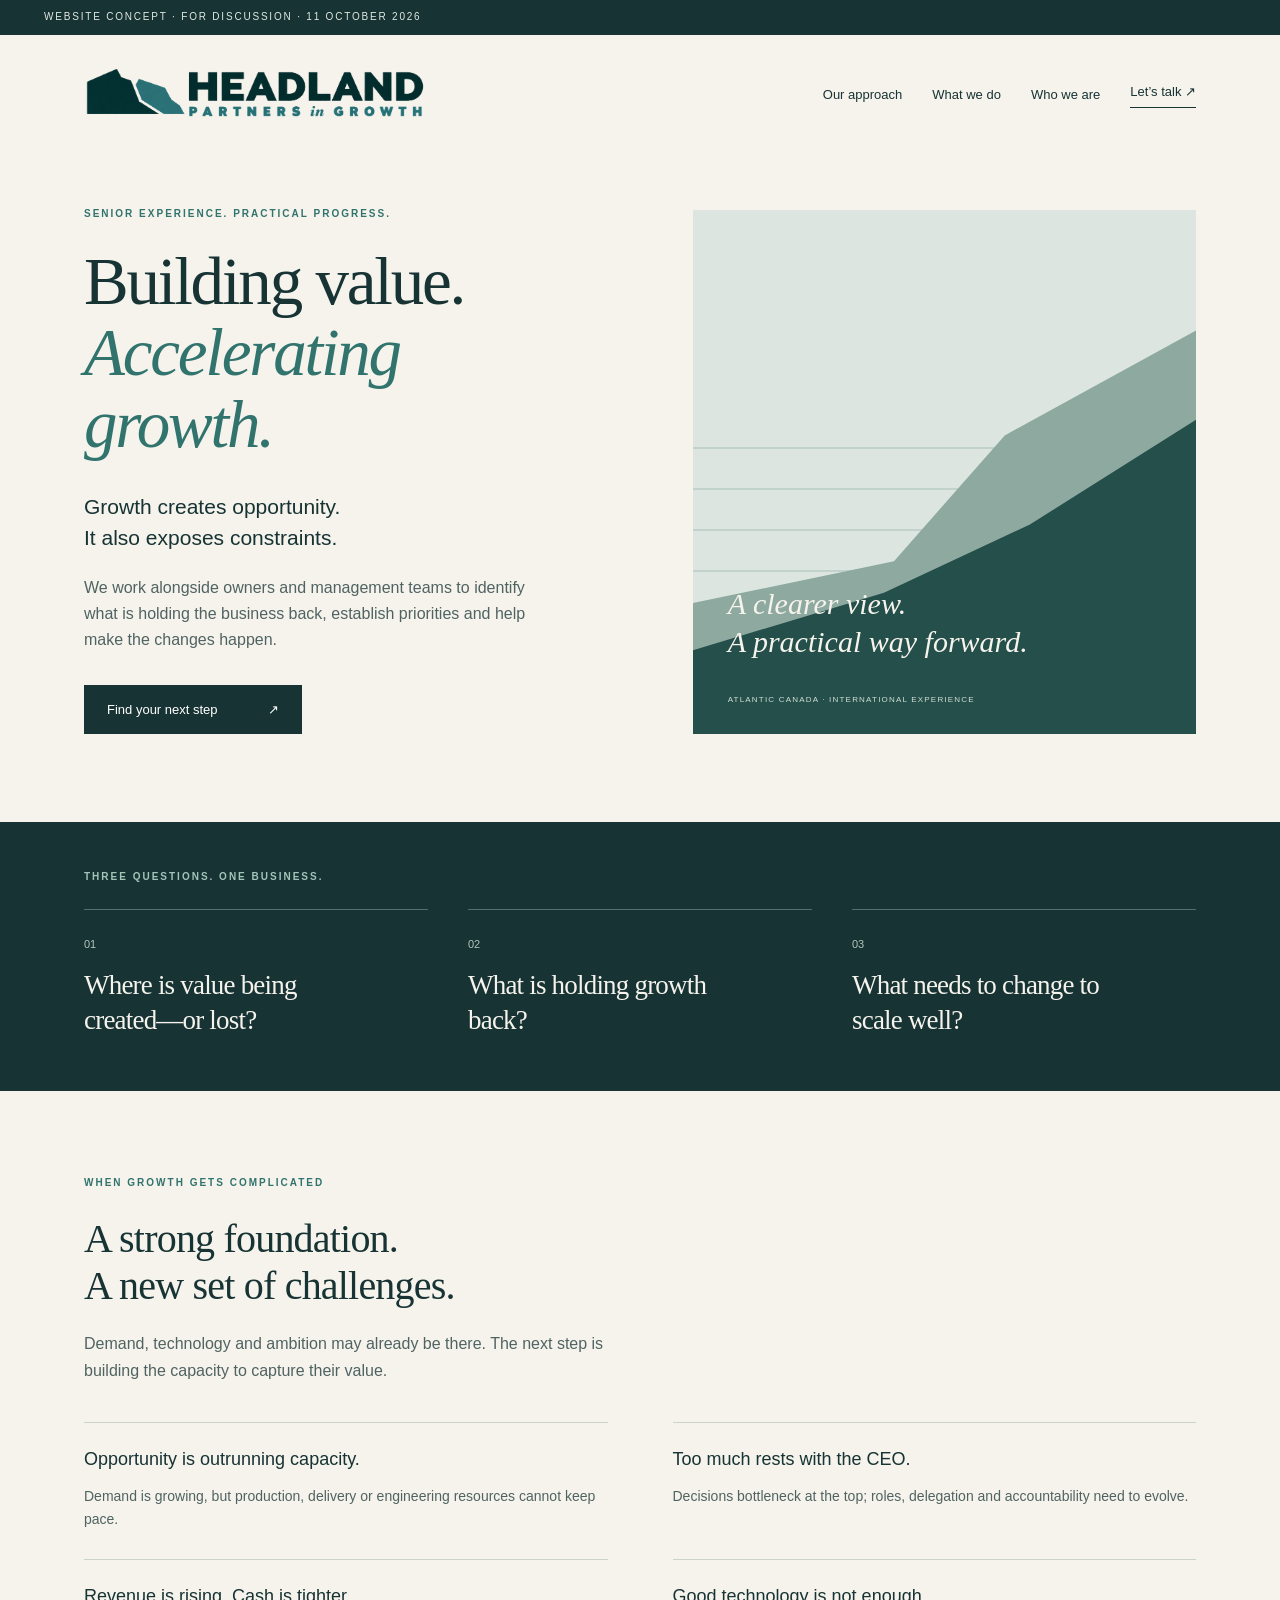
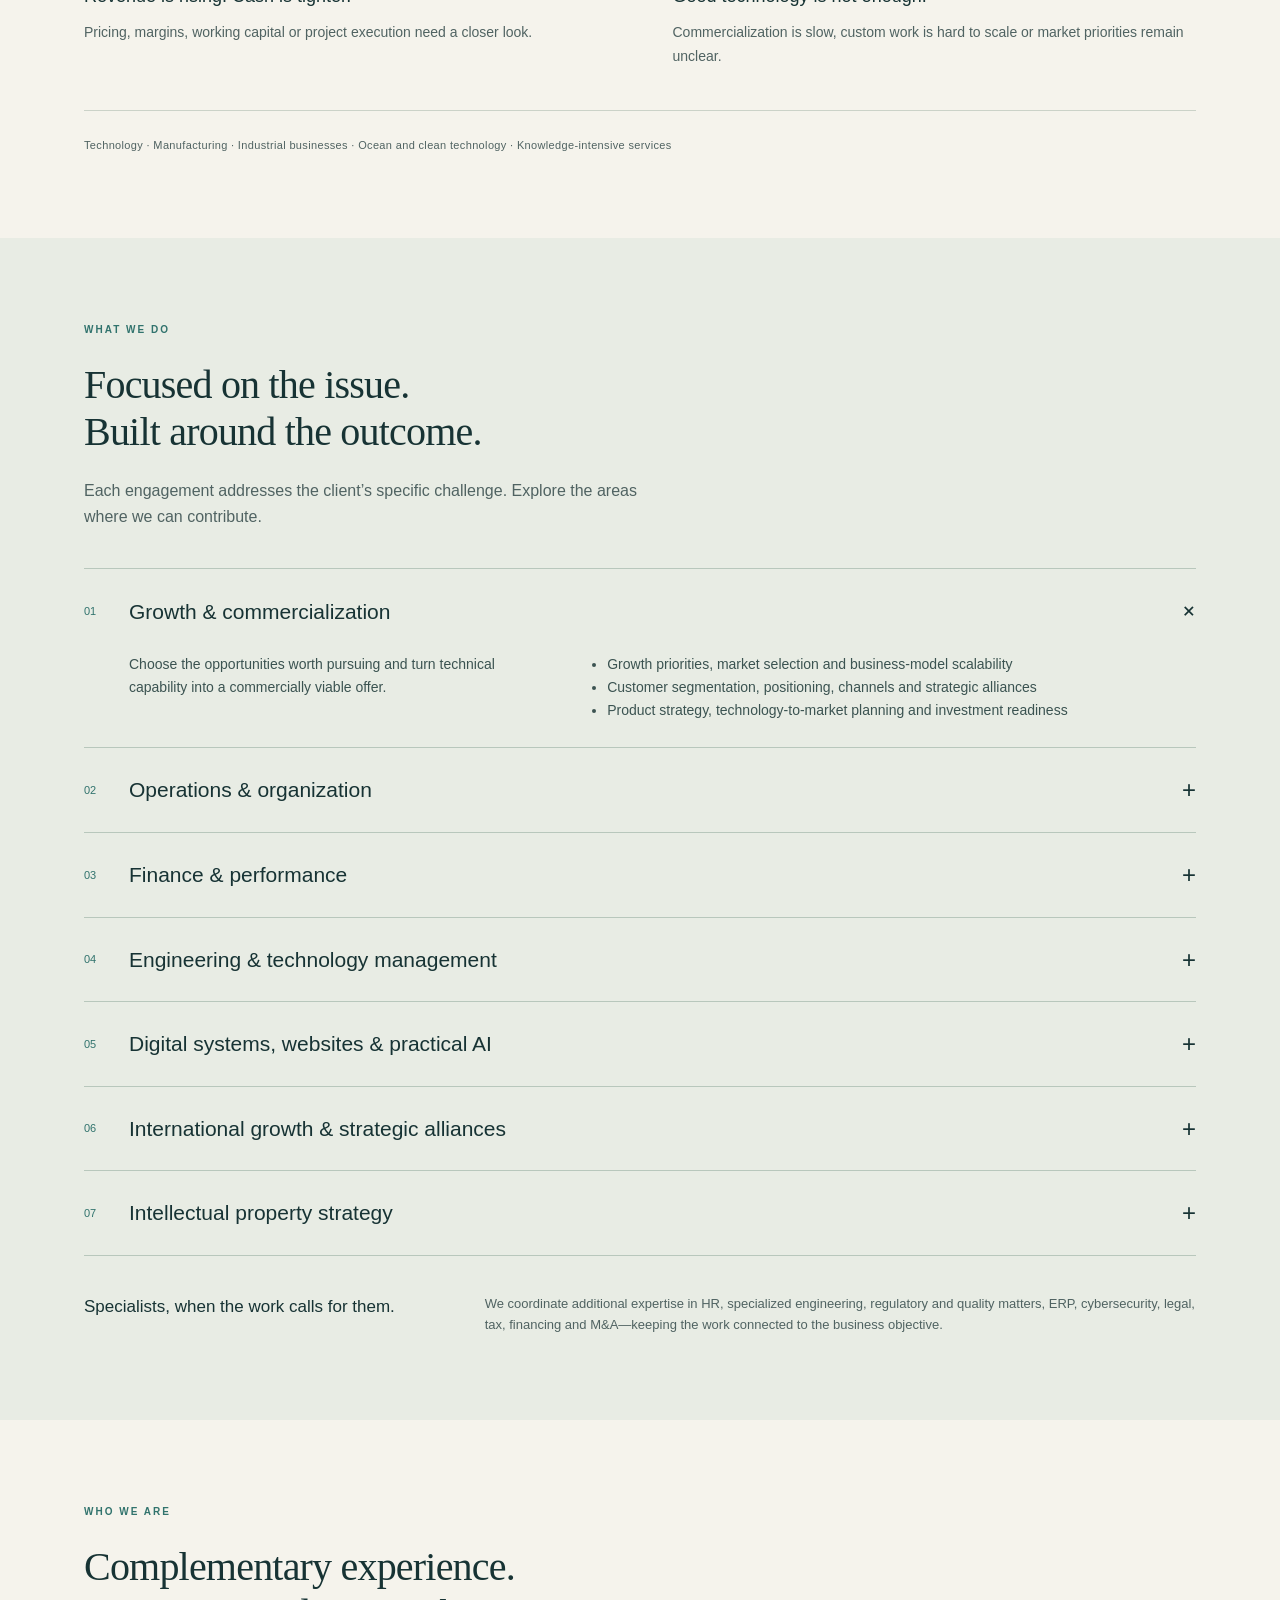
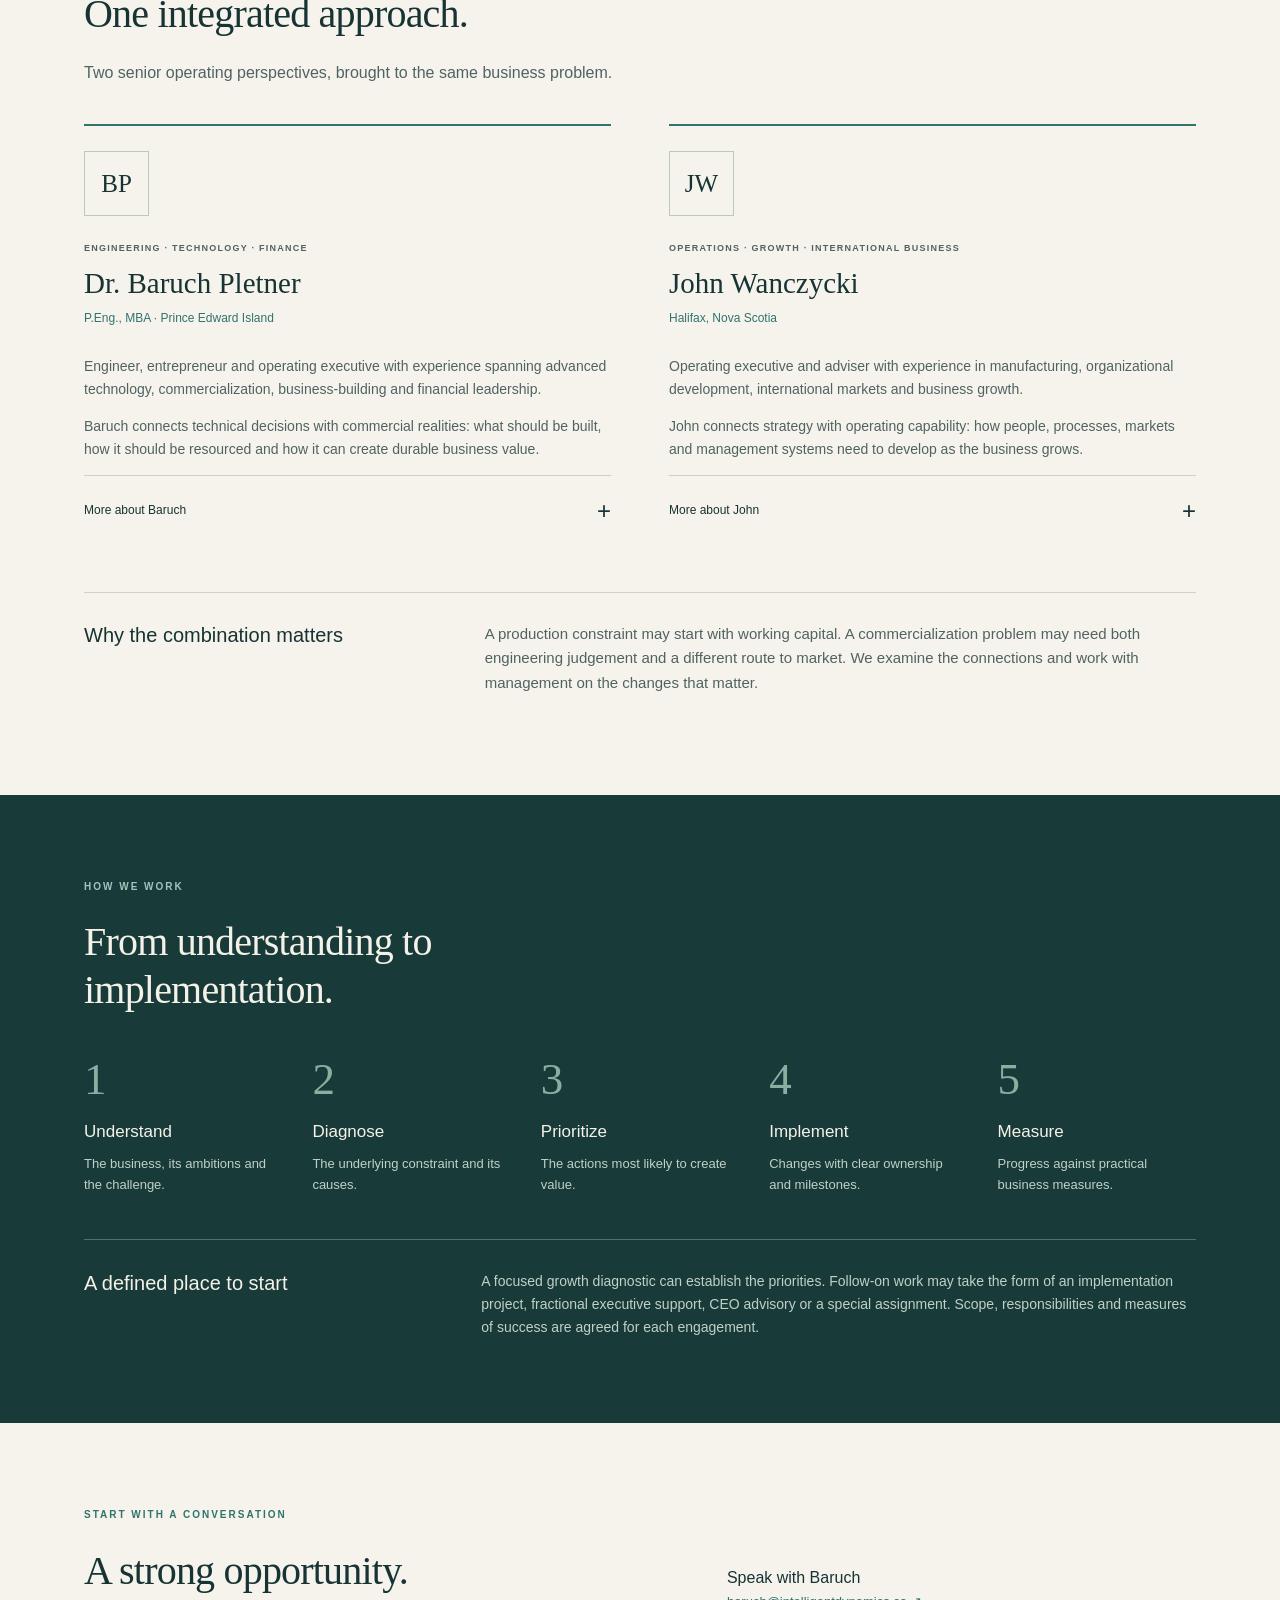
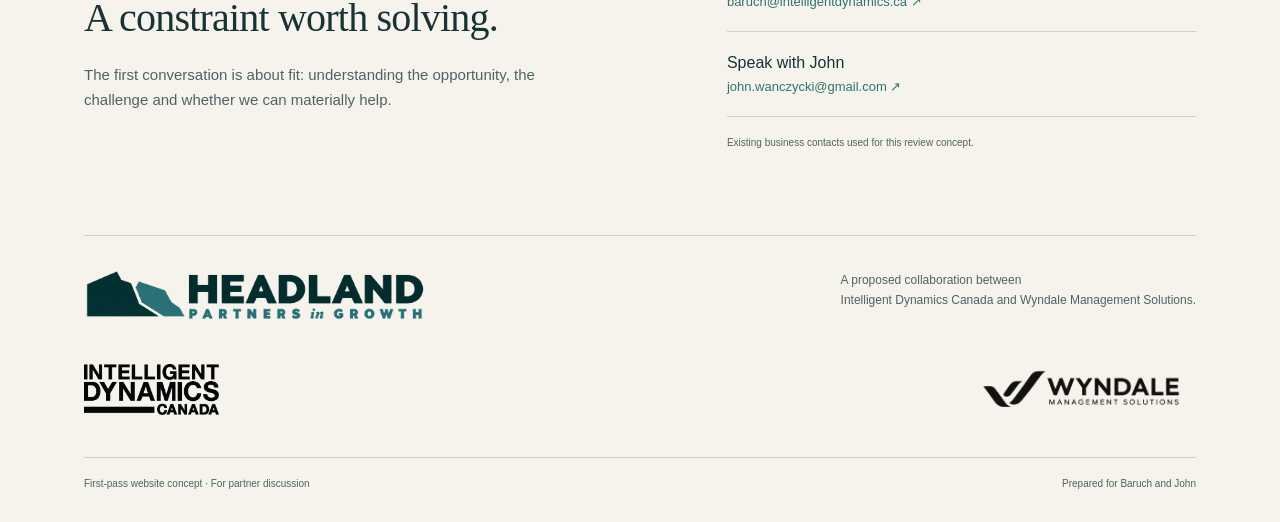
==== index.html @ e57dcb87 "Apply approved coastal Headland logo" ====
<!doctype html>
<html lang="en"><head><meta charset="utf-8"><meta name="viewport" content="width=device-width,initial-scale=1"><meta name="robots" content="noindex,nofollow"><title>Headland — Partners in Growth</title><link rel="stylesheet" href="style.css?v=logo-padding2"><meta name="description" content="Headland Growth Partners — a first-pass website concept for discussion."><meta property="og:title" content="Headland — Partners in Growth"><meta property="og:description" content="Building value. Accelerating growth. Website concept for discussion."><meta property="og:type" content="website"><meta property="og:url" content="https://bpletner.github.io/headland-preview/"></head><body>
<div class="draft">WEBSITE CONCEPT · FOR DISCUSSION · 11 OCTOBER 2026</div>
<header><a class="brand" href="#home" aria-label="Headland Growth Partners home"><img src="assets/headland-coast.png?v=partners-in-growth" alt="Headland — Partners in Growth coastal logo" width="2048" height="768"></a><nav aria-label="Main navigation"><a href="#approach">Our approach</a><a href="#services">What we do</a><a href="#people">Who we are</a><a class="navcta" href="#conversation">Let’s talk ↗</a></nav></header>
<main><section class="hero wrap" id="home"><div class="hero-copy"><p class="eyebrow">SENIOR EXPERIENCE. PRACTICAL PROGRESS.</p><h1>Building value.<br><em>Accelerating<br>growth.</em></h1><p class="lead">Growth creates opportunity.<br>It also exposes constraints.</p><p>We work alongside owners and management teams to identify what is holding the business back, establish priorities and help make the changes happen.</p><a class="button" href="#approach">Find your next step <span>↗</span></a></div><div class="headland-art" aria-hidden="true"><div class="sea-lines"></div><div class="land land-back"></div><div class="land land-front"></div><div class="art-caption">A clearer view.<br>A practical way forward.</div><span class="art-coordinate">ATLANTIC CANADA · INTERNATIONAL EXPERIENCE</span></div></section>
<section class="questions"><div class="wrap"><p class="eyebrow">THREE QUESTIONS. ONE BUSINESS.</p><div class="question-grid"><article><span>01</span><h2>Where is value being created—or lost?</h2></article><article><span>02</span><h2>What is holding growth back?</h2></article><article><span>03</span><h2>What needs to change to scale well?</h2></article></div></div></section>
<section class="wrap section" id="approach"><div class="section-intro"><p class="eyebrow">WHEN GROWTH GETS COMPLICATED</p><h2>A strong foundation.<br>A new set of challenges.</h2><p>Demand, technology and ambition may already be there. The next step is building the capacity to capture their value.</p></div><div class="signals"><article><b>Opportunity is outrunning capacity.</b><p>Demand is growing, but production, delivery or engineering resources cannot keep pace.</p></article><article><b>Too much rests with the CEO.</b><p>Decisions bottleneck at the top; roles, delegation and accountability need to evolve.</p></article><article><b>Revenue is rising. Cash is tighter.</b><p>Pricing, margins, working capital or project execution need a closer look.</p></article><article><b>Good technology is not enough.</b><p>Commercialization is slow, custom work is hard to scale or market priorities remain unclear.</p></article></div><p class="sector-line">Technology · Manufacturing · Industrial businesses · Ocean and clean technology · Knowledge-intensive services</p></section>
<section class="service-section" id="services"><div class="wrap section"><div class="section-intro"><p class="eyebrow">WHAT WE DO</p><h2>Focused on the issue.<br>Built around the outcome.</h2><p>Each engagement addresses the client’s specific challenge. Explore the areas where we can contribute.</p></div><div class="services">
<details open><summary><span>01</span><h3>Growth & commercialization</h3><i>+</i></summary><div class="detail"><p>Choose the opportunities worth pursuing and turn technical capability into a commercially viable offer.</p><ul><li>Growth priorities, market selection and business-model scalability</li><li>Customer segmentation, positioning, channels and strategic alliances</li><li>Product strategy, technology-to-market planning and investment readiness</li></ul></div></details>
<details><summary><span>02</span><h3>Operations & organization</h3><i>+</i></summary><div class="detail"><p>Build the operating capacity and management structure needed for the next stage.</p><ul><li>Capacity, workflow, productivity and project execution</li><li>Roles, accountability, delegation and management systems</li><li>Leadership capacity, succession planning and change implementation</li><li>Supply-chain priorities and business requirements for ERP systems</li></ul></div></details>
<details><summary><span>03</span><h3>Finance & performance</h3><i>+</i></summary><div class="detail"><p>Connect growth decisions to cash, margins and the resources required to deliver.</p><ul><li>Cash flow, working capital, pricing and margin analysis</li><li>Financial models, capital allocation and investment decisions</li><li>Performance measures and management reporting</li><li>Government growth programs and funding readiness</li></ul></div></details>
<details><summary><span>04</span><h3>Engineering & technology management</h3><i>+</i></summary><div class="detail"><p>Bring senior technical judgement to engineering decisions, delivery and resource planning.</p><ul><li>Engineering design and technical problem-solving</li><li>R&D leadership, technology roadmaps and technical due diligence</li><li>Engineering capacity, critical-project oversight and product development</li><li>AI-enabled engineering productivity, aligned with business priorities</li></ul></div></details>
<details><summary><span>05</span><h3>Digital systems, websites & practical AI</h3><i>+</i></summary><div class="detail"><p>Use practical technology to improve how the business works and how customers engage with it.</p><ul><li>Business websites and digital customer journeys</li><li>AI-enabled customer engagement and concierge experiences</li><li>Workflow automation and business IT improvements</li><li>Technology selection and implementation planning</li></ul><p class="fine">Delivery draws on IDC capability, with specialist support where the assignment requires it.</p></div></details>
<details><summary><span>06</span><h3>International growth & strategic alliances</h3><i>+</i></summary><div class="detail"><p>Pursue international opportunities when they fit the company’s strategy and operating readiness.</p><ul><li>Export readiness and market prioritization</li><li>Representatives, distributors and commercial partnerships</li><li>Resource requirements, market-entry risks and mitigation</li><li>Alignment of international growth with internal capacity</li></ul></div></details>
<details><summary><span>07</span><h3>Intellectual property strategy</h3><i>+</i></summary><div class="detail"><p>Connect intellectual property decisions to product development, commercialization and business value.</p><ul><li>Identify strategically important know-how and IP priorities</li><li>Support commercial decisions about protection and licensing</li><li>Prepare business and technical inputs for specialist IP advisers</li></ul><p class="fine">Business and technology strategy only. Legal opinions, patent prosecution and legal drafting are provided by qualified external professionals.</p></div></details></div><div class="specialists"><b>Specialists, when the work calls for them.</b><p>We coordinate additional expertise in HR, specialized engineering, regulatory and quality matters, ERP, cybersecurity, legal, tax, financing and M&A—keeping the work connected to the business objective.</p></div></div></section>
<section class="wrap section" id="people"><div class="section-intro"><p class="eyebrow">WHO WE ARE</p><h2>Complementary experience.<br>One integrated approach.</h2><p>Two senior operating perspectives, brought to the same business problem.</p></div><div class="people-grid"><article class="person"><span class="initials">BP</span><p class="eyebrow">ENGINEERING · TECHNOLOGY · FINANCE</p><h3>Dr. Baruch Pletner</h3><p class="credentials">P.Eng., MBA · Prince Edward Island</p><p>Engineer, entrepreneur and operating executive with experience spanning advanced technology, commercialization, business-building and financial leadership.</p><p>Baruch connects technical decisions with commercial realities: what should be built, how it should be resourced and how it can create durable business value.</p><details><summary>More about Baruch <i>+</i></summary><p>Baruch holds a doctorate in Aerospace Engineering from the Technion and an MBA from Northeastern University. His career includes senior engineering and technical management at Active Control eXperts and Cymer, founding IPTRADE, and operating and financial leadership at Rubber Ring Creative.</p><p>His work in Atlantic Canada includes engineering businesses, R&D leadership and the Summerside Sunbank solar and battery-storage project. He now combines hands-on engineering and design with senior technology advice and AI-enabled engineering productivity. His international experience includes extensive work in the United States and Japan.</p></details></article><article class="person"><span class="initials">JW</span><p class="eyebrow">OPERATIONS · GROWTH · INTERNATIONAL BUSINESS</p><h3>John Wanczycki</h3><p class="credentials">Halifax, Nova Scotia</p><p>Operating executive and adviser with experience in manufacturing, organizational development, international markets and business growth.</p><p>John connects strategy with operating capability: how people, processes, markets and management systems need to develop as the business grows.</p><details><summary>More about John <i>+</i></summary><p>John served as COO of Trecan Combustion Limited from 2016 to 2024, helping support growth, operating capacity, market development and management transitions.</p><p>Earlier roles included international development at the Ontario Centre for Environmental Technology Advancement and leadership of the Environmental Services Association of Nova Scotia and the Maritimes. His experience includes senior assignments in 17 countries on five continents, government and public policy, strategic alliances and major projects. He mentors ventures through Creative Destruction Lab–Atlantic at Dalhousie University.</p></details></article></div><div class="combination"><h3>Why the combination matters</h3><p>A production constraint may start with working capital. A commercialization problem may need both engineering judgement and a different route to market. We examine the connections and work with management on the changes that matter.</p></div></section>
<section class="method"><div class="wrap section"><p class="eyebrow">HOW WE WORK</p><h2>From understanding to implementation.</h2><div class="steps"><article><span>1</span><h3>Understand</h3><p>The business, its ambitions and the challenge.</p></article><article><span>2</span><h3>Diagnose</h3><p>The underlying constraint and its causes.</p></article><article><span>3</span><h3>Prioritize</h3><p>The actions most likely to create value.</p></article><article><span>4</span><h3>Implement</h3><p>Changes with clear ownership and milestones.</p></article><article><span>5</span><h3>Measure</h3><p>Progress against practical business measures.</p></article></div><div class="engagements"><h3>A defined place to start</h3><p>A focused growth diagnostic can establish the priorities. Follow-on work may take the form of an implementation project, fractional executive support, CEO advisory or a special assignment. Scope, responsibilities and measures of success are agreed for each engagement.</p></div></div></section>
<section class="wrap section contact" id="conversation"><div><p class="eyebrow">START WITH A CONVERSATION</p><h2>A strong opportunity.<br>A constraint worth solving.</h2><p>The first conversation is about fit: understanding the opportunity, the challenge and whether we can materially help.</p></div><div class="contact-options"><a href="mailto:baruch@intelligentdynamics.ca"><strong>Speak with Baruch</strong><span>baruch@intelligentdynamics.ca ↗</span></a><a href="mailto:john.wanczycki@gmail.com"><strong>Speak with John</strong><span>john.wanczycki@gmail.com ↗</span></a><small>Existing business contacts used for this review concept.</small></div></section></main>
<footer class="wrap"><div class="footer-top"><div class="brand"><img src="assets/headland-coast.png?v=partners-in-growth" alt="Headland — Partners in Growth coastal logo" width="2048" height="768"></div><p>A proposed collaboration between<br>Intelligent Dynamics Canada and Wyndale Management Solutions.</p></div><div class="partner-logos"><img src="assets/idc.png" alt="Intelligent Dynamics Canada"><img src="assets/wyndale.png" alt="Wyndale Management Solutions Pathway logo"></div><div class="footer-bottom"><span>First-pass website concept · For partner discussion</span><span>Prepared for Baruch and John</span></div></footer>
</body></html>
---- style.css ----
:root{--ink:#173334;--teal:#31736d;--paper:#f5f3ec;--muted:#506362;--line:#cbd2c8;--gold:#c4aa73}*{box-sizing:border-box}html{scroll-behavior:smooth;scroll-padding-top:30px}body{margin:0;color:var(--ink);background:var(--paper);font-family:Arial,Helvetica,sans-serif;font-size:16px;line-height:1.65}a{color:inherit;text-decoration:none}a:hover{text-decoration:underline}a:focus-visible,summary:focus-visible{outline:3px solid var(--gold);outline-offset:5px}.wrap{max-width:1200px;margin:auto;padding-left:44px;padding-right:44px}.draft{background:var(--ink);color:#e2e9e1;font-size:10px;letter-spacing:1.8px;padding:9px 44px;display:flex;justify-content:space-between}.draft a{letter-spacing:.5px}header{max-width:1200px;margin:auto;display:flex;justify-content:space-between;align-items:center;padding:34px 44px}.brand{display:block;line-height:1}.brand strong{font-size:31px;letter-spacing:2px;font-weight:800}.brand small{display:block;font-size:10px;letter-spacing:4.4px;margin-top:9px}.dot{color:var(--teal)}nav{display:flex;align-items:center;gap:30px;font-size:13px}.navcta{border-bottom:1px solid var(--ink);padding-bottom:5px}.hero{display:grid;grid-template-columns:1.1fr 1fr;gap:55px;padding-top:52px;padding-bottom:88px}.eyebrow{font-size:10px;letter-spacing:2px;font-weight:700;margin:0 0 23px;color:var(--teal)}h1,h2,h3,p{margin-top:0}h1{font-family:Georgia,serif;font-size:67px;line-height:1.07;letter-spacing:-2.2px;font-weight:400;margin-bottom:30px}h1 em{color:var(--teal);font-weight:400}h2{font-family:Georgia,serif;font-size:40px;font-weight:400;line-height:1.18;letter-spacing:-.8px;margin-bottom:22px}h3{font-size:20px;line-height:1.3;font-weight:500}.hero-copy>p:not(.eyebrow){max-width:455px;color:var(--muted)}.hero-copy .lead{font-size:21px;line-height:1.5;color:var(--ink)!important}.button{display:inline-flex;background:var(--ink);color:white;padding:14px 23px;gap:50px;font-size:13px;margin-top:15px}.headland-art{position:relative;overflow:hidden;background:#dce5df;min-height:520px;margin-top:4px}.sea-lines{position:absolute;inset:40% 0 0;background:repeating-linear-gradient(0deg,transparent 0,transparent 39px,#a8beba 40px,transparent 41px)}.land{position:absolute;inset:0}.land-back{background:#8eaaa0;clip-path:polygon(100% 23%,100% 100%,0 100%,0 75%,40% 67%,62% 43%)}.land-front{background:#254f4a;clip-path:polygon(100% 40%,100% 100%,0 100%,0 84%,38% 73%,67% 60%)}.art-caption{position:absolute;bottom:74px;left:35px;color:#f5f3ec;font:italic 30px/1.25 Georgia,serif}.art-coordinate{position:absolute;bottom:28px;left:35px;font-size:8px;color:#d2ded7;letter-spacing:1.2px}.questions{background:var(--ink);color:var(--paper);padding:47px 0 53px}.questions .eyebrow{color:#a2c5ba}.question-grid{display:grid;grid-template-columns:repeat(3,1fr);gap:40px}.question-grid article{border-top:1px solid #53716c;padding-top:20px}.question-grid span{font-size:11px;color:#b4c5ba}.question-grid h2{font-size:27px;line-height:1.3;margin:12px 0 0;max-width:280px}.section{padding-top:84px;padding-bottom:84px}.section-intro{max-width:680px;margin-bottom:38px}.section-intro>p:last-child{color:var(--muted);max-width:570px}.signals{display:grid;grid-template-columns:1fr 1fr;gap:28px 65px}.signals article{padding:22px 0 0;border-top:1px solid var(--line)}.signals b{font-size:18px;font-weight:500}.signals p{font-size:14px;color:var(--muted);margin:10px 0 0}.sector-line{font-size:11px;letter-spacing:.35px;margin:42px 0 0;padding-top:25px;border-top:1px solid var(--line);color:var(--muted)}.service-section{background:#e8ece4}.services details{border-top:1px solid #b8c7bc}.services details:last-child{border-bottom:1px solid #b8c7bc}summary{cursor:pointer;list-style:none}summary::-webkit-details-marker{display:none}.services summary{display:flex;gap:25px;align-items:center;padding:22px 0}.services summary>span{font-size:11px;color:var(--teal);width:20px}.services h3{margin:0;font-size:21px}.services i,.person i{font-style:normal;margin-left:auto;font-size:24px;font-weight:300}details[open]>summary i{transform:rotate(45deg)}.detail{padding:0 45px 25px;display:grid;grid-template-columns:.85fr 1.15fr;gap:0 45px;font-size:14px;color:#3b5351}.detail p{margin-bottom:10px}.detail ul{padding-left:18px;margin:0}.detail .fine{grid-column:1/-1;font-size:12px;margin:18px 0 0}.specialists{display:grid;grid-template-columns:1fr 2fr;gap:45px;margin-top:37px;font-size:13px}.specialists b{font-weight:500;font-size:17px}.specialists p{margin:0;color:var(--muted)}.people-grid{display:grid;grid-template-columns:1fr 1fr;gap:58px}.person{border-top:2px solid var(--teal);padding-top:25px}.initials{display:inline-flex;width:65px;height:65px;align-items:center;justify-content:center;border:1px solid #bcc9bd;font:25px Georgia,serif;margin-bottom:25px}.person .eyebrow{font-size:9px;letter-spacing:1.25px;margin-bottom:11px}.person h3{font:29px Georgia,serif;margin-bottom:9px}.person .credentials{font-size:12px;color:var(--teal);margin-bottom:26px}.person p{font-size:14px;color:var(--muted)}.person summary{display:flex;align-items:center;border-top:1px solid var(--line);padding:15px 0;font-size:12px}.person details p{font-size:13px}.combination{border-top:1px solid var(--line);margin-top:46px;padding-top:29px;display:grid;grid-template-columns:1fr 2fr;gap:45px}.combination p{font-size:15px;color:var(--muted)}.method{background:#183b39;color:#f4f2e8}.method .eyebrow{color:#a2c5ba}.method h2{max-width:600px}.steps{display:grid;grid-template-columns:repeat(5,1fr);gap:30px;margin-top:40px}.steps span{font:45px Georgia,serif;color:#8caea1}.steps h3{font-size:17px;margin:16px 0 10px}.steps p{font-size:13px;color:#c1d0c6}.engagements{border-top:1px solid #56706a;margin-top:30px;padding-top:30px;display:grid;grid-template-columns:1fr 2fr;gap:40px}.engagements p{font-size:14px;color:#c1d0c6;margin:0}.contact{display:grid;grid-template-columns:1.2fr 1fr;gap:80px}.contact p:not(.eyebrow){font-size:15px;max-width:480px;color:var(--muted)}.contact-options{padding-top:40px}.contact-options a{display:block;padding:18px 0;border-bottom:1px solid var(--line)}.contact-options strong,.contact-options span{display:block}.contact-options strong{font-weight:500}.contact-options span{font-size:13px;color:var(--teal)}.contact-options small{font-size:10px;color:var(--muted);display:block;margin-top:18px}footer{padding-bottom:30px}.footer-top{display:flex;justify-content:space-between;gap:30px;border-top:1px solid var(--line);padding-top:35px}.footer-top p{font-size:12px;color:var(--muted)}.partner-logos{display:flex;justify-content:space-between;align-items:center;padding:22px 0}.partner-logos img:first-child{width:135px;height:65px;object-fit:contain}.partner-logos img:last-child{width:230px;height:90px;object-fit:contain}.footer-bottom{border-top:1px solid var(--line);padding-top:18px;display:flex;justify-content:space-between;font-size:10px;color:var(--muted)}.review{max-width:900px}.review h1{font-size:48px}.review h2{font-size:29px;margin-top:45px}.review table{border-collapse:collapse;width:100%;font-size:14px}.review th,.review td{text-align:left;vertical-align:top;padding:16px 12px;border-bottom:1px solid var(--line)}.review th{background:#e8ece4}.review .status{padding:22px;background:#e8ece4;border-left:3px solid var(--teal)}.review li{margin-bottom:10px}.review .source{font-size:12px;color:var(--muted)}@media(max-width:800px){.wrap{padding-left:24px;padding-right:24px}header{padding:25px 24px;align-items:flex-start;gap:25px}nav{gap:13px;flex-wrap:wrap;justify-content:flex-end;font-size:11px}.brand strong{font-size:25px}.brand small{font-size:8px;letter-spacing:3.5px}.draft{padding:9px 24px;font-size:8px;letter-spacing:.8px;gap:15px}.hero{gap:30px;grid-template-columns:1fr 1fr;padding-top:30px}h1{font-size:47px}.headland-art{min-height:460px}.art-caption{font-size:24px;left:20px}.art-coordinate{left:20px;font-size:6px}.question-grid{gap:22px}.question-grid h2{font-size:22px}.section{padding-top:60px;padding-bottom:60px}.people-grid{gap:30px}.contact{gap:35px}.steps{gap:16px}.detail{gap:25px}.person h3{font-size:25px}}@media(max-width:560px){header{display:block}nav{justify-content:flex-start;margin-top:26px;gap:22px}.hero{display:block;padding-bottom:45px}h1{font-size:55px}.headland-art{min-height:300px;margin-top:40px}.question-grid,.signals,.people-grid,.contact,.combination,.specialists,.engagements,.detail{grid-template-columns:1fr}.question-grid{gap:30px}.question-grid h2{max-width:100%;font-size:26px}.question-grid span{float:right}.signals{gap:20px}h2{font-size:34px}.services summary{gap:15px}.services h3{font-size:18px}.detail{padding-left:35px;gap:12px}.specialists,.combination,.engagements{gap:10px}.people-grid{gap:35px}.steps{grid-template-columns:1fr}.steps article{display:grid;grid-template-columns:45px 1fr;gap:0 20px;border-top:1px solid #56706a;padding-top:15px}.steps span{grid-row:1/3}.steps h3{margin:0 0 6px}.steps p{margin-bottom:15px}.contact-options{padding-top:0}.footer-top{display:block}.footer-top p{margin-top:25px}.footer-bottom{display:block}.footer-bottom a{display:block;margin-top:8px}.partner-logos img:last-child{width:170px}.partner-logos img:first-child{width:110px}.review h1{font-size:39px}.review table{font-size:12px}.review td,.review th{padding:12px 6px}}@media print{.draft,nav,.button,.contact-options,.footer-bottom a{display:none}body{background:white;color:black}.review{max-width:100%;font-size:11pt}.review h1{font-size:28pt}.review h2{break-after:avoid;font-size:18pt}.review tr{break-inside:avoid}.section{padding-top:25px;padding-bottom:25px}}

.brand{position:relative;width:340px;aspect-ratio:6.6;overflow:hidden;flex-shrink:0}.brand img{position:absolute;display:block;width:108%;height:auto;max-width:none;left:-4%;top:50%;transform:translateY(-50%)}@media(max-width:800px){.brand{width:275px}header{gap:20px}}@media(min-width:561px) and (max-width:800px){header{flex-wrap:wrap}nav{width:100%;justify-content:flex-start}}@media(max-width:560px){.brand{width:min(310px,100%)}}
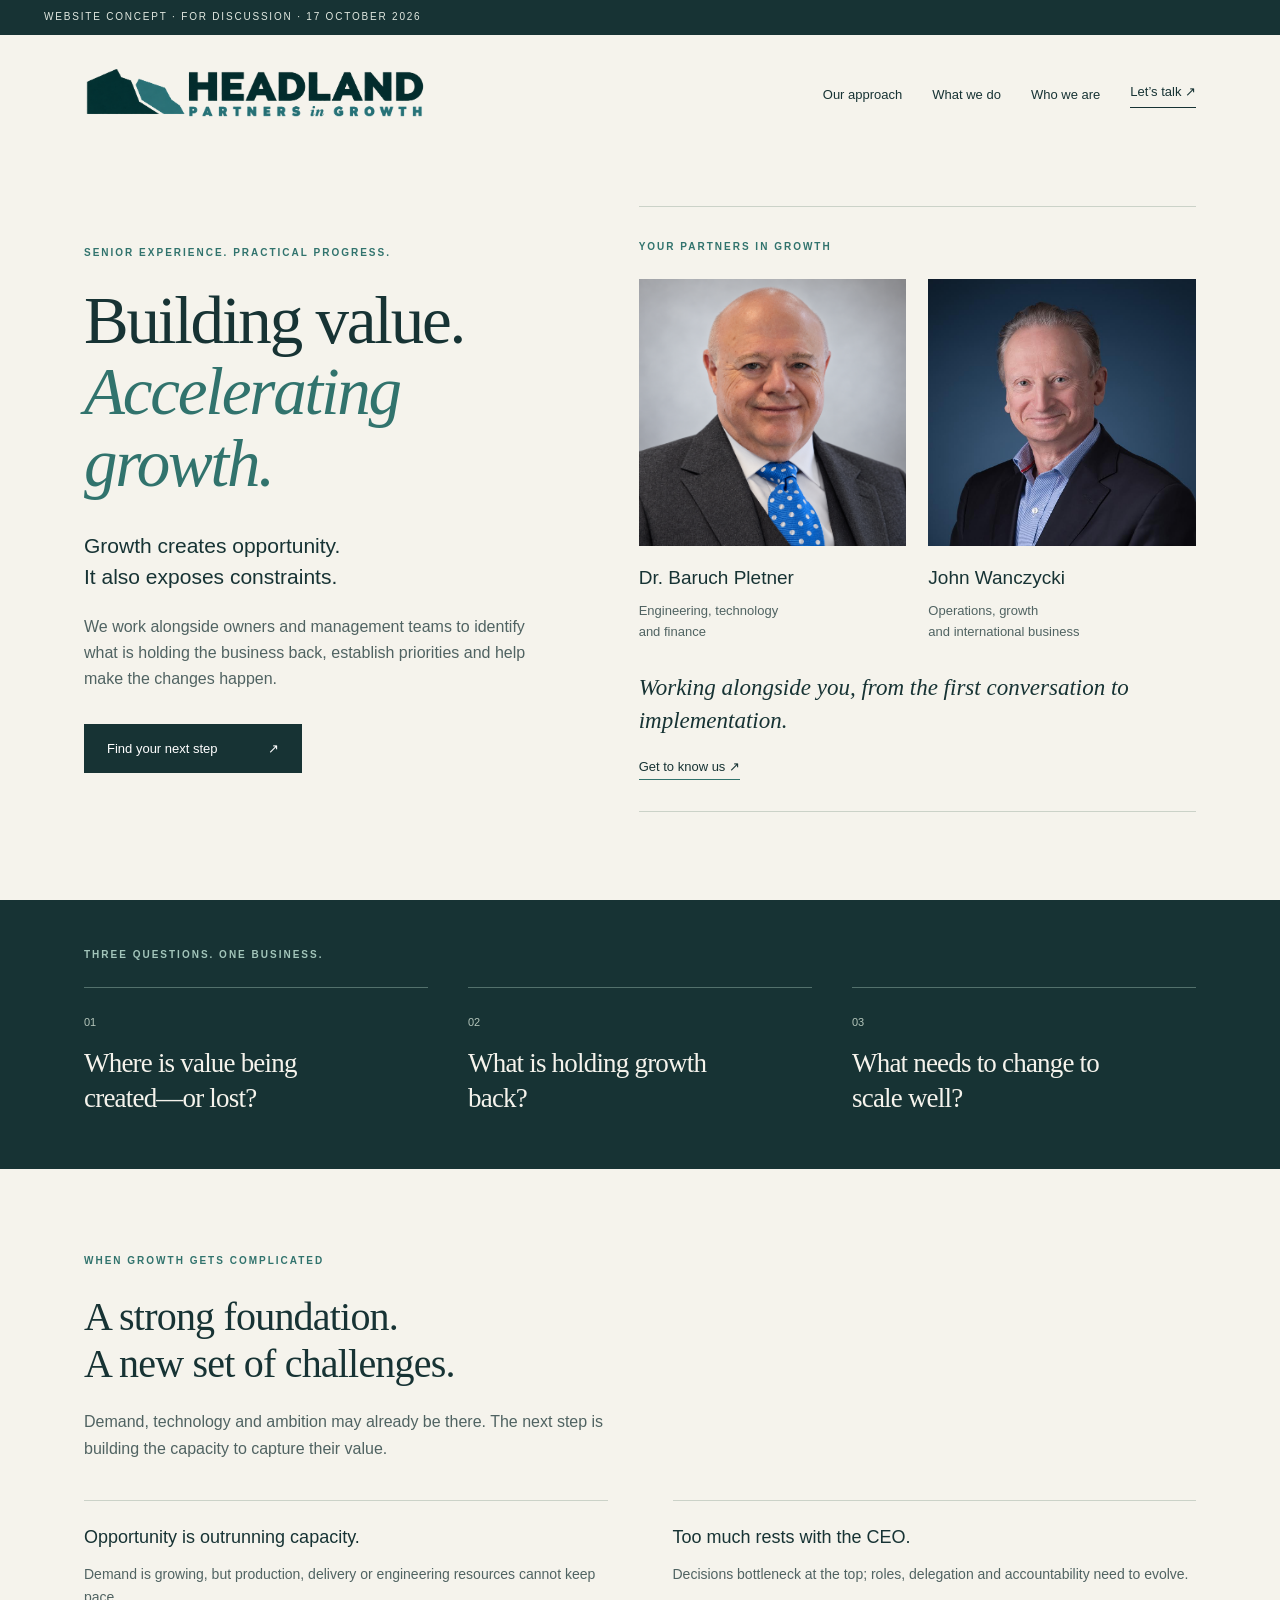
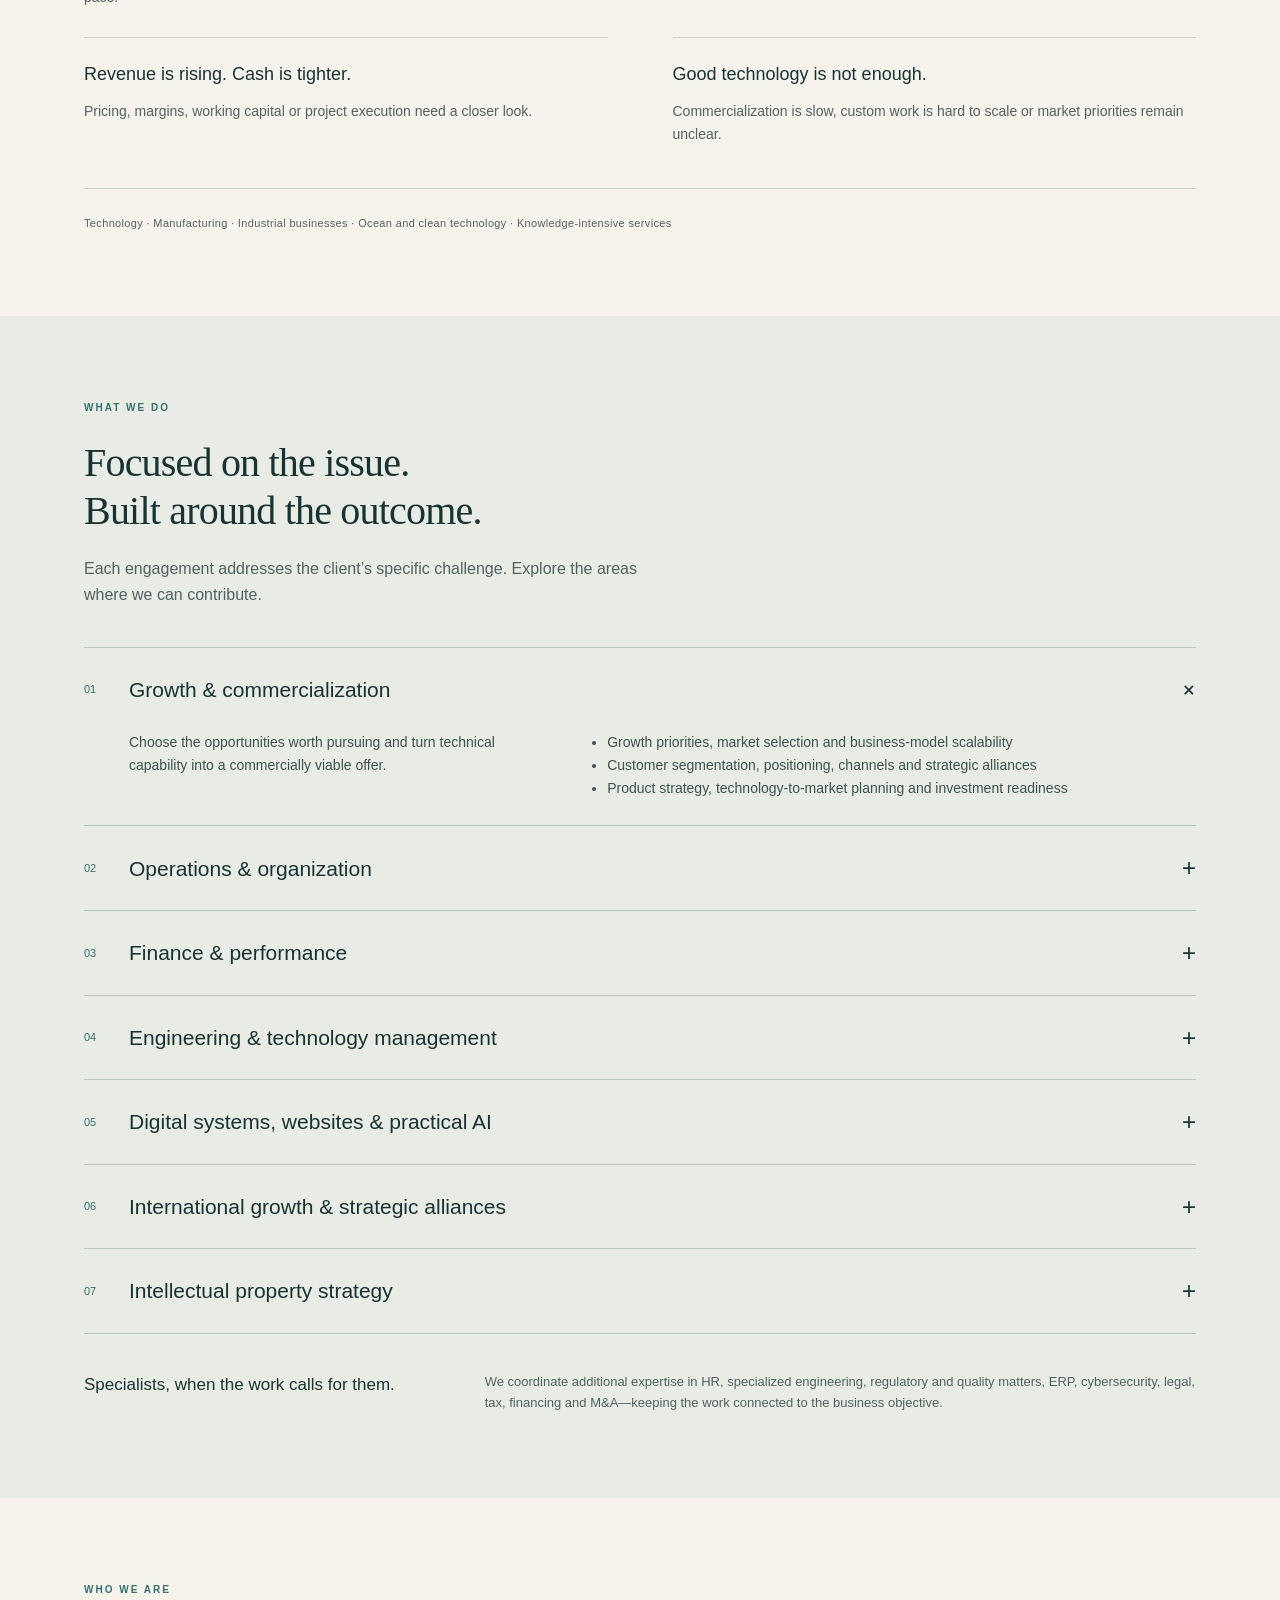
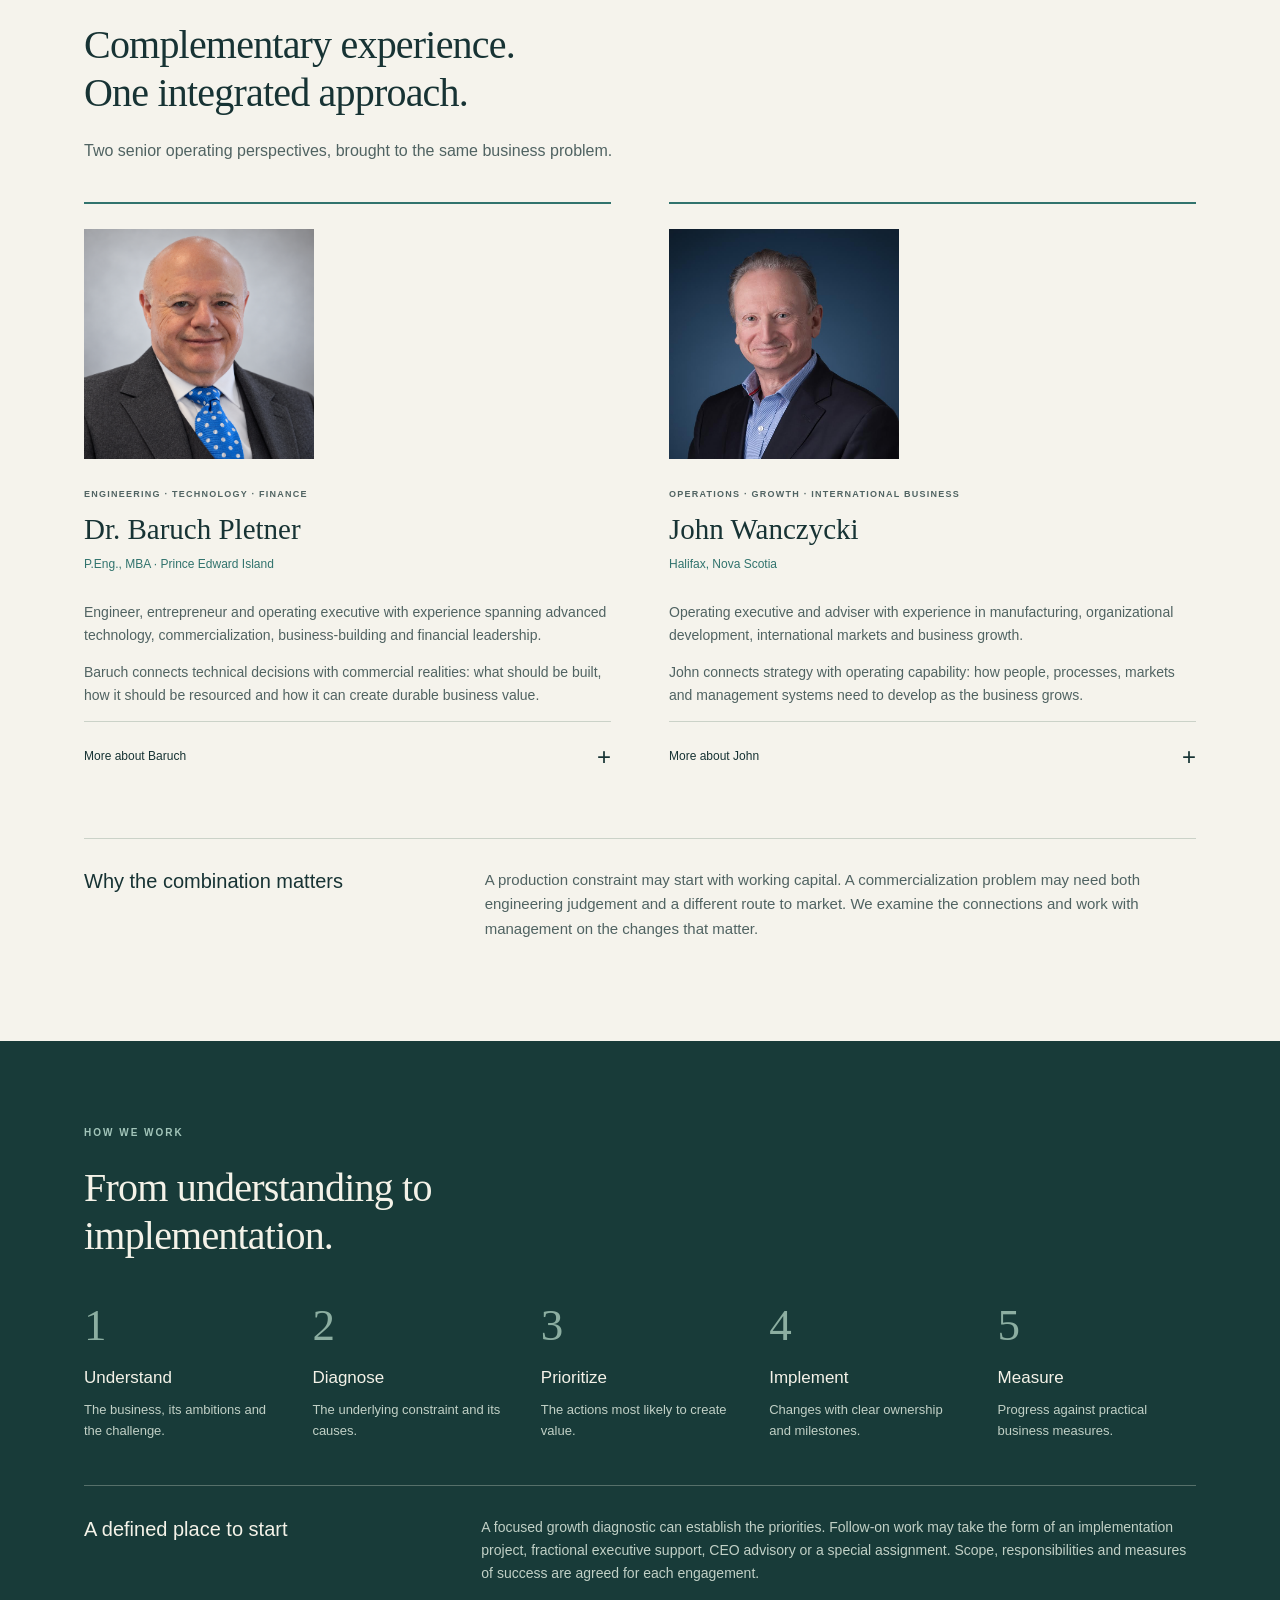
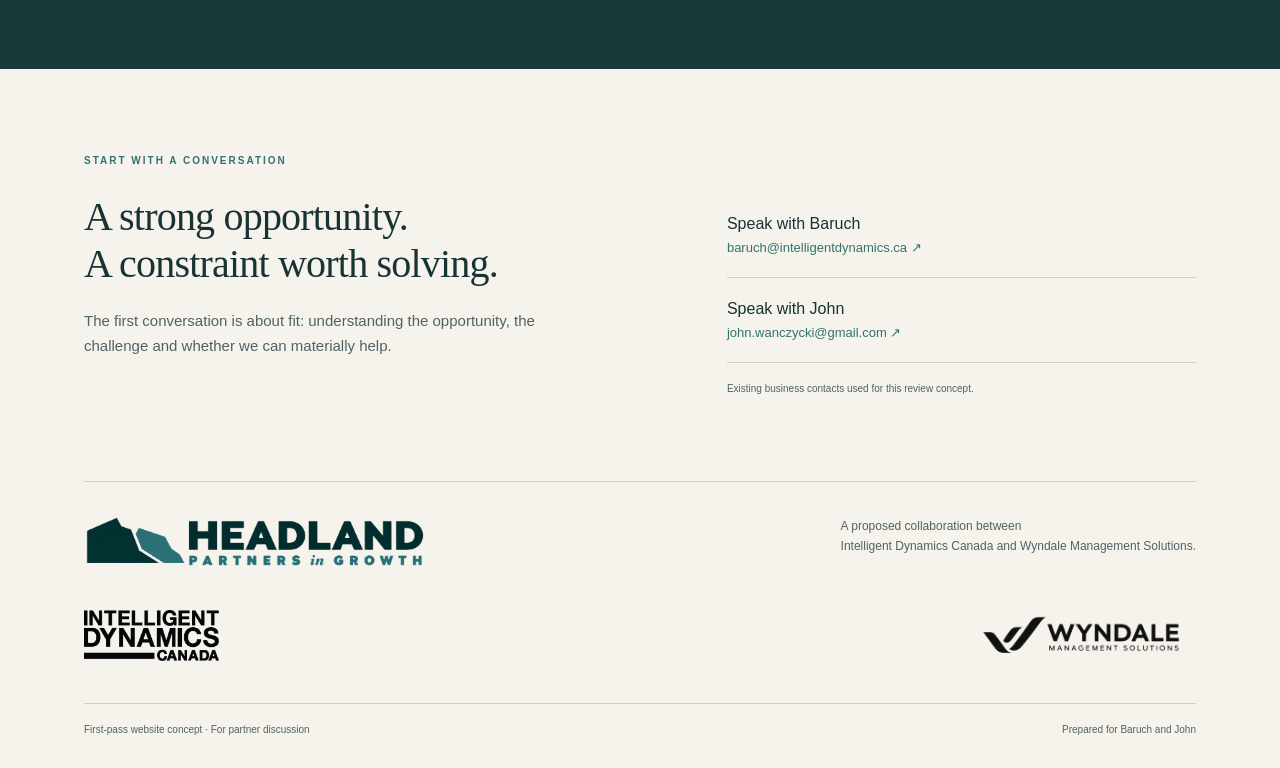
==== commit b30cb0e8: "Add equal partner portraits to landing page and biographies" ====
--- a/index.html
+++ b/index.html
@@ -1,8 +1,8 @@
 <!doctype html>
-<html lang="en"><head><meta charset="utf-8"><meta name="viewport" content="width=device-width,initial-scale=1"><meta name="robots" content="noindex,nofollow"><title>Headland — Partners in Growth</title><link rel="stylesheet" href="style.css?v=logo-padding2"><meta name="description" content="Headland Growth Partners — a first-pass website concept for discussion."><meta property="og:title" content="Headland — Partners in Growth"><meta property="og:description" content="Building value. Accelerating growth. Website concept for discussion."><meta property="og:type" content="website"><meta property="og:url" content="https://bpletner.github.io/headland-preview/"></head><body>
-<div class="draft">WEBSITE CONCEPT · FOR DISCUSSION · 11 OCTOBER 2026</div>
+<html lang="en"><head><meta charset="utf-8"><meta name="viewport" content="width=device-width,initial-scale=1"><meta name="robots" content="noindex,nofollow"><title>Headland — Partners in Growth</title><link rel="stylesheet" href="style.css?v=portraits1"><meta name="description" content="Headland Growth Partners — a first-pass website concept for discussion."><meta property="og:title" content="Headland — Partners in Growth"><meta property="og:description" content="Building value. Accelerating growth. Website concept for discussion."><meta property="og:type" content="website"><meta property="og:url" content="https://bpletner.github.io/headland-preview/"></head><body>
+<div class="draft">WEBSITE CONCEPT · FOR DISCUSSION · 17 OCTOBER 2026</div>
 <header><a class="brand" href="#home" aria-label="Headland Growth Partners home"><img src="assets/headland-coast.png?v=partners-in-growth" alt="Headland — Partners in Growth coastal logo" width="2048" height="768"></a><nav aria-label="Main navigation"><a href="#approach">Our approach</a><a href="#services">What we do</a><a href="#people">Who we are</a><a class="navcta" href="#conversation">Let’s talk ↗</a></nav></header>
-<main><section class="hero wrap" id="home"><div class="hero-copy"><p class="eyebrow">SENIOR EXPERIENCE. PRACTICAL PROGRESS.</p><h1>Building value.<br><em>Accelerating<br>growth.</em></h1><p class="lead">Growth creates opportunity.<br>It also exposes constraints.</p><p>We work alongside owners and management teams to identify what is holding the business back, establish priorities and help make the changes happen.</p><a class="button" href="#approach">Find your next step <span>↗</span></a></div><div class="headland-art" aria-hidden="true"><div class="sea-lines"></div><div class="land land-back"></div><div class="land land-front"></div><div class="art-caption">A clearer view.<br>A practical way forward.</div><span class="art-coordinate">ATLANTIC CANADA · INTERNATIONAL EXPERIENCE</span></div></section>
+<main><section class="hero wrap" id="home"><div class="hero-copy"><p class="eyebrow">SENIOR EXPERIENCE. PRACTICAL PROGRESS.</p><h1>Building value.<br><em>Accelerating<br>growth.</em></h1><p class="lead">Growth creates opportunity.<br>It also exposes constraints.</p><p>We work alongside owners and management teams to identify what is holding the business back, establish priorities and help make the changes happen.</p><a class="button" href="#approach">Find your next step <span>↗</span></a></div><div class="hero-partners"><p class="eyebrow">YOUR PARTNERS IN GROWTH</p><div class="partner-pair"><a href="#baruch"><img src="assets/baruch-pletner.png" alt="Dr. Baruch Pletner" width="1254" height="1254"><h2>Dr. Baruch Pletner</h2><p>Engineering, technology<br>and finance</p></a><a href="#john"><img src="assets/john-wanczycki.jpg" alt="John Wanczycki" width="835" height="835"><h2>John Wanczycki</h2><p>Operations, growth<br>and international business</p></a></div><p class="partner-intro">Working alongside you, from the first conversation to implementation.</p><a class="meet-partners" href="#people">Get to know us ↗</a></div></section>
 <section class="questions"><div class="wrap"><p class="eyebrow">THREE QUESTIONS. ONE BUSINESS.</p><div class="question-grid"><article><span>01</span><h2>Where is value being created—or lost?</h2></article><article><span>02</span><h2>What is holding growth back?</h2></article><article><span>03</span><h2>What needs to change to scale well?</h2></article></div></div></section>
 <section class="wrap section" id="approach"><div class="section-intro"><p class="eyebrow">WHEN GROWTH GETS COMPLICATED</p><h2>A strong foundation.<br>A new set of challenges.</h2><p>Demand, technology and ambition may already be there. The next step is building the capacity to capture their value.</p></div><div class="signals"><article><b>Opportunity is outrunning capacity.</b><p>Demand is growing, but production, delivery or engineering resources cannot keep pace.</p></article><article><b>Too much rests with the CEO.</b><p>Decisions bottleneck at the top; roles, delegation and accountability need to evolve.</p></article><article><b>Revenue is rising. Cash is tighter.</b><p>Pricing, margins, working capital or project execution need a closer look.</p></article><article><b>Good technology is not enough.</b><p>Commercialization is slow, custom work is hard to scale or market priorities remain unclear.</p></article></div><p class="sector-line">Technology · Manufacturing · Industrial businesses · Ocean and clean technology · Knowledge-intensive services</p></section>
 <section class="service-section" id="services"><div class="wrap section"><div class="section-intro"><p class="eyebrow">WHAT WE DO</p><h2>Focused on the issue.<br>Built around the outcome.</h2><p>Each engagement addresses the client’s specific challenge. Explore the areas where we can contribute.</p></div><div class="services">
@@ -13,7 +13,7 @@
 <details><summary><span>05</span><h3>Digital systems, websites & practical AI</h3><i>+</i></summary><div class="detail"><p>Use practical technology to improve how the business works and how customers engage with it.</p><ul><li>Business websites and digital customer journeys</li><li>AI-enabled customer engagement and concierge experiences</li><li>Workflow automation and business IT improvements</li><li>Technology selection and implementation planning</li></ul><p class="fine">Delivery draws on IDC capability, with specialist support where the assignment requires it.</p></div></details>
 <details><summary><span>06</span><h3>International growth & strategic alliances</h3><i>+</i></summary><div class="detail"><p>Pursue international opportunities when they fit the company’s strategy and operating readiness.</p><ul><li>Export readiness and market prioritization</li><li>Representatives, distributors and commercial partnerships</li><li>Resource requirements, market-entry risks and mitigation</li><li>Alignment of international growth with internal capacity</li></ul></div></details>
 <details><summary><span>07</span><h3>Intellectual property strategy</h3><i>+</i></summary><div class="detail"><p>Connect intellectual property decisions to product development, commercialization and business value.</p><ul><li>Identify strategically important know-how and IP priorities</li><li>Support commercial decisions about protection and licensing</li><li>Prepare business and technical inputs for specialist IP advisers</li></ul><p class="fine">Business and technology strategy only. Legal opinions, patent prosecution and legal drafting are provided by qualified external professionals.</p></div></details></div><div class="specialists"><b>Specialists, when the work calls for them.</b><p>We coordinate additional expertise in HR, specialized engineering, regulatory and quality matters, ERP, cybersecurity, legal, tax, financing and M&A—keeping the work connected to the business objective.</p></div></div></section>
-<section class="wrap section" id="people"><div class="section-intro"><p class="eyebrow">WHO WE ARE</p><h2>Complementary experience.<br>One integrated approach.</h2><p>Two senior operating perspectives, brought to the same business problem.</p></div><div class="people-grid"><article class="person"><span class="initials">BP</span><p class="eyebrow">ENGINEERING · TECHNOLOGY · FINANCE</p><h3>Dr. Baruch Pletner</h3><p class="credentials">P.Eng., MBA · Prince Edward Island</p><p>Engineer, entrepreneur and operating executive with experience spanning advanced technology, commercialization, business-building and financial leadership.</p><p>Baruch connects technical decisions with commercial realities: what should be built, how it should be resourced and how it can create durable business value.</p><details><summary>More about Baruch <i>+</i></summary><p>Baruch holds a doctorate in Aerospace Engineering from the Technion and an MBA from Northeastern University. His career includes senior engineering and technical management at Active Control eXperts and Cymer, founding IPTRADE, and operating and financial leadership at Rubber Ring Creative.</p><p>His work in Atlantic Canada includes engineering businesses, R&D leadership and the Summerside Sunbank solar and battery-storage project. He now combines hands-on engineering and design with senior technology advice and AI-enabled engineering productivity. His international experience includes extensive work in the United States and Japan.</p></details></article><article class="person"><span class="initials">JW</span><p class="eyebrow">OPERATIONS · GROWTH · INTERNATIONAL BUSINESS</p><h3>John Wanczycki</h3><p class="credentials">Halifax, Nova Scotia</p><p>Operating executive and adviser with experience in manufacturing, organizational development, international markets and business growth.</p><p>John connects strategy with operating capability: how people, processes, markets and management systems need to develop as the business grows.</p><details><summary>More about John <i>+</i></summary><p>John served as COO of Trecan Combustion Limited from 2016 to 2024, helping support growth, operating capacity, market development and management transitions.</p><p>Earlier roles included international development at the Ontario Centre for Environmental Technology Advancement and leadership of the Environmental Services Association of Nova Scotia and the Maritimes. His experience includes senior assignments in 17 countries on five continents, government and public policy, strategic alliances and major projects. He mentors ventures through Creative Destruction Lab–Atlantic at Dalhousie University.</p></details></article></div><div class="combination"><h3>Why the combination matters</h3><p>A production constraint may start with working capital. A commercialization problem may need both engineering judgement and a different route to market. We examine the connections and work with management on the changes that matter.</p></div></section>
+<section class="wrap section" id="people"><div class="section-intro"><p class="eyebrow">WHO WE ARE</p><h2>Complementary experience.<br>One integrated approach.</h2><p>Two senior operating perspectives, brought to the same business problem.</p></div><div class="people-grid"><article class="person" id="baruch"><img class="bio-portrait" src="assets/baruch-pletner.png" alt="Dr. Baruch Pletner" width="1254" height="1254" loading="lazy"><p class="eyebrow">ENGINEERING · TECHNOLOGY · FINANCE</p><h3>Dr. Baruch Pletner</h3><p class="credentials">P.Eng., MBA · Prince Edward Island</p><p>Engineer, entrepreneur and operating executive with experience spanning advanced technology, commercialization, business-building and financial leadership.</p><p>Baruch connects technical decisions with commercial realities: what should be built, how it should be resourced and how it can create durable business value.</p><details><summary>More about Baruch <i>+</i></summary><p>Baruch holds a doctorate in Aerospace Engineering from the Technion and an MBA from Northeastern University. His career includes senior engineering and technical management at Active Control eXperts and Cymer, founding IPTRADE, and operating and financial leadership at Rubber Ring Creative.</p><p>His work in Atlantic Canada includes engineering businesses, R&D leadership and the Summerside Sunbank solar and battery-storage project. He now combines hands-on engineering and design with senior technology advice and AI-enabled engineering productivity. His international experience includes extensive work in the United States and Japan.</p></details></article><article class="person" id="john"><img class="bio-portrait" src="assets/john-wanczycki.jpg" alt="John Wanczycki" width="835" height="835" loading="lazy"><p class="eyebrow">OPERATIONS · GROWTH · INTERNATIONAL BUSINESS</p><h3>John Wanczycki</h3><p class="credentials">Halifax, Nova Scotia</p><p>Operating executive and adviser with experience in manufacturing, organizational development, international markets and business growth.</p><p>John connects strategy with operating capability: how people, processes, markets and management systems need to develop as the business grows.</p><details><summary>More about John <i>+</i></summary><p>John served as COO of Trecan Combustion Limited from 2016 to 2024, helping support growth, operating capacity, market development and management transitions.</p><p>Earlier roles included international development at the Ontario Centre for Environmental Technology Advancement and leadership of the Environmental Services Association of Nova Scotia and the Maritimes. His experience includes senior assignments in 17 countries on five continents, government and public policy, strategic alliances and major projects. He mentors ventures through Creative Destruction Lab–Atlantic at Dalhousie University.</p></details></article></div><div class="combination"><h3>Why the combination matters</h3><p>A production constraint may start with working capital. A commercialization problem may need both engineering judgement and a different route to market. We examine the connections and work with management on the changes that matter.</p></div></section>
 <section class="method"><div class="wrap section"><p class="eyebrow">HOW WE WORK</p><h2>From understanding to implementation.</h2><div class="steps"><article><span>1</span><h3>Understand</h3><p>The business, its ambitions and the challenge.</p></article><article><span>2</span><h3>Diagnose</h3><p>The underlying constraint and its causes.</p></article><article><span>3</span><h3>Prioritize</h3><p>The actions most likely to create value.</p></article><article><span>4</span><h3>Implement</h3><p>Changes with clear ownership and milestones.</p></article><article><span>5</span><h3>Measure</h3><p>Progress against practical business measures.</p></article></div><div class="engagements"><h3>A defined place to start</h3><p>A focused growth diagnostic can establish the priorities. Follow-on work may take the form of an implementation project, fractional executive support, CEO advisory or a special assignment. Scope, responsibilities and measures of success are agreed for each engagement.</p></div></div></section>
 <section class="wrap section contact" id="conversation"><div><p class="eyebrow">START WITH A CONVERSATION</p><h2>A strong opportunity.<br>A constraint worth solving.</h2><p>The first conversation is about fit: understanding the opportunity, the challenge and whether we can materially help.</p></div><div class="contact-options"><a href="mailto:baruch@intelligentdynamics.ca"><strong>Speak with Baruch</strong><span>baruch@intelligentdynamics.ca ↗</span></a><a href="mailto:john.wanczycki@gmail.com"><strong>Speak with John</strong><span>john.wanczycki@gmail.com ↗</span></a><small>Existing business contacts used for this review concept.</small></div></section></main>
 <footer class="wrap"><div class="footer-top"><div class="brand"><img src="assets/headland-coast.png?v=partners-in-growth" alt="Headland — Partners in Growth coastal logo" width="2048" height="768"></div><p>A proposed collaboration between<br>Intelligent Dynamics Canada and Wyndale Management Solutions.</p></div><div class="partner-logos"><img src="assets/idc.png" alt="Intelligent Dynamics Canada"><img src="assets/wyndale.png" alt="Wyndale Management Solutions Pathway logo"></div><div class="footer-bottom"><span>First-pass website concept · For partner discussion</span><span>Prepared for Baruch and John</span></div></footer>
--- a/style.css
+++ b/style.css
@@ -3,3 +3,4 @@
 
 .brand{position:relative;width:340px;aspect-ratio:6.6;overflow:hidden;flex-shrink:0}.brand img{position:absolute;display:block;width:108%;height:auto;max-width:none;left:-4%;top:50%;transform:translateY(-50%)}@media(max-width:800px){.brand{width:275px}header{gap:20px}}@media(min-width:561px) and (max-width:800px){header{flex-wrap:wrap}nav{width:100%;justify-content:flex-start}}@media(max-width:560px){.brand{width:min(310px,100%)}}
 
+.hero{grid-template-columns:1fr 1.1fr;align-items:center;gap:48px}.hero-partners{padding:32px 0;border-top:1px solid var(--line);border-bottom:1px solid var(--line)}.partner-pair{display:grid;grid-template-columns:repeat(2,minmax(0,1fr));gap:22px}.partner-pair a{display:block}.partner-pair img{display:block;width:100%;height:auto;aspect-ratio:1;object-fit:cover;margin-bottom:20px}.partner-pair h2{font-family:Arial,Helvetica,sans-serif;font-size:19px;font-weight:500;letter-spacing:0;line-height:1.3;margin-bottom:10px}.partner-pair p{font-size:13px;color:var(--muted);line-height:1.6;margin:0}.partner-intro{font:italic 23px/1.4 Georgia,serif;margin:30px 0 16px}.meet-partners{font-size:13px;border-bottom:1px solid var(--teal);padding-bottom:5px}.bio-portrait{display:block;width:230px;max-width:100%;height:auto;aspect-ratio:1;object-fit:cover;margin-bottom:28px}@media(max-width:800px){.hero{grid-template-columns:1fr;gap:38px}.hero-copy>p:not(.eyebrow){max-width:570px}.hero-partners{max-width:600px;width:100%}.partner-pair h2{font-size:19px}}@media(max-width:560px){.hero-partners{margin-top:35px}.partner-pair{gap:16px}.partner-pair h2{font-size:16px}.partner-pair p{font-size:12px}.partner-intro{font-size:21px}.bio-portrait{width:230px}}
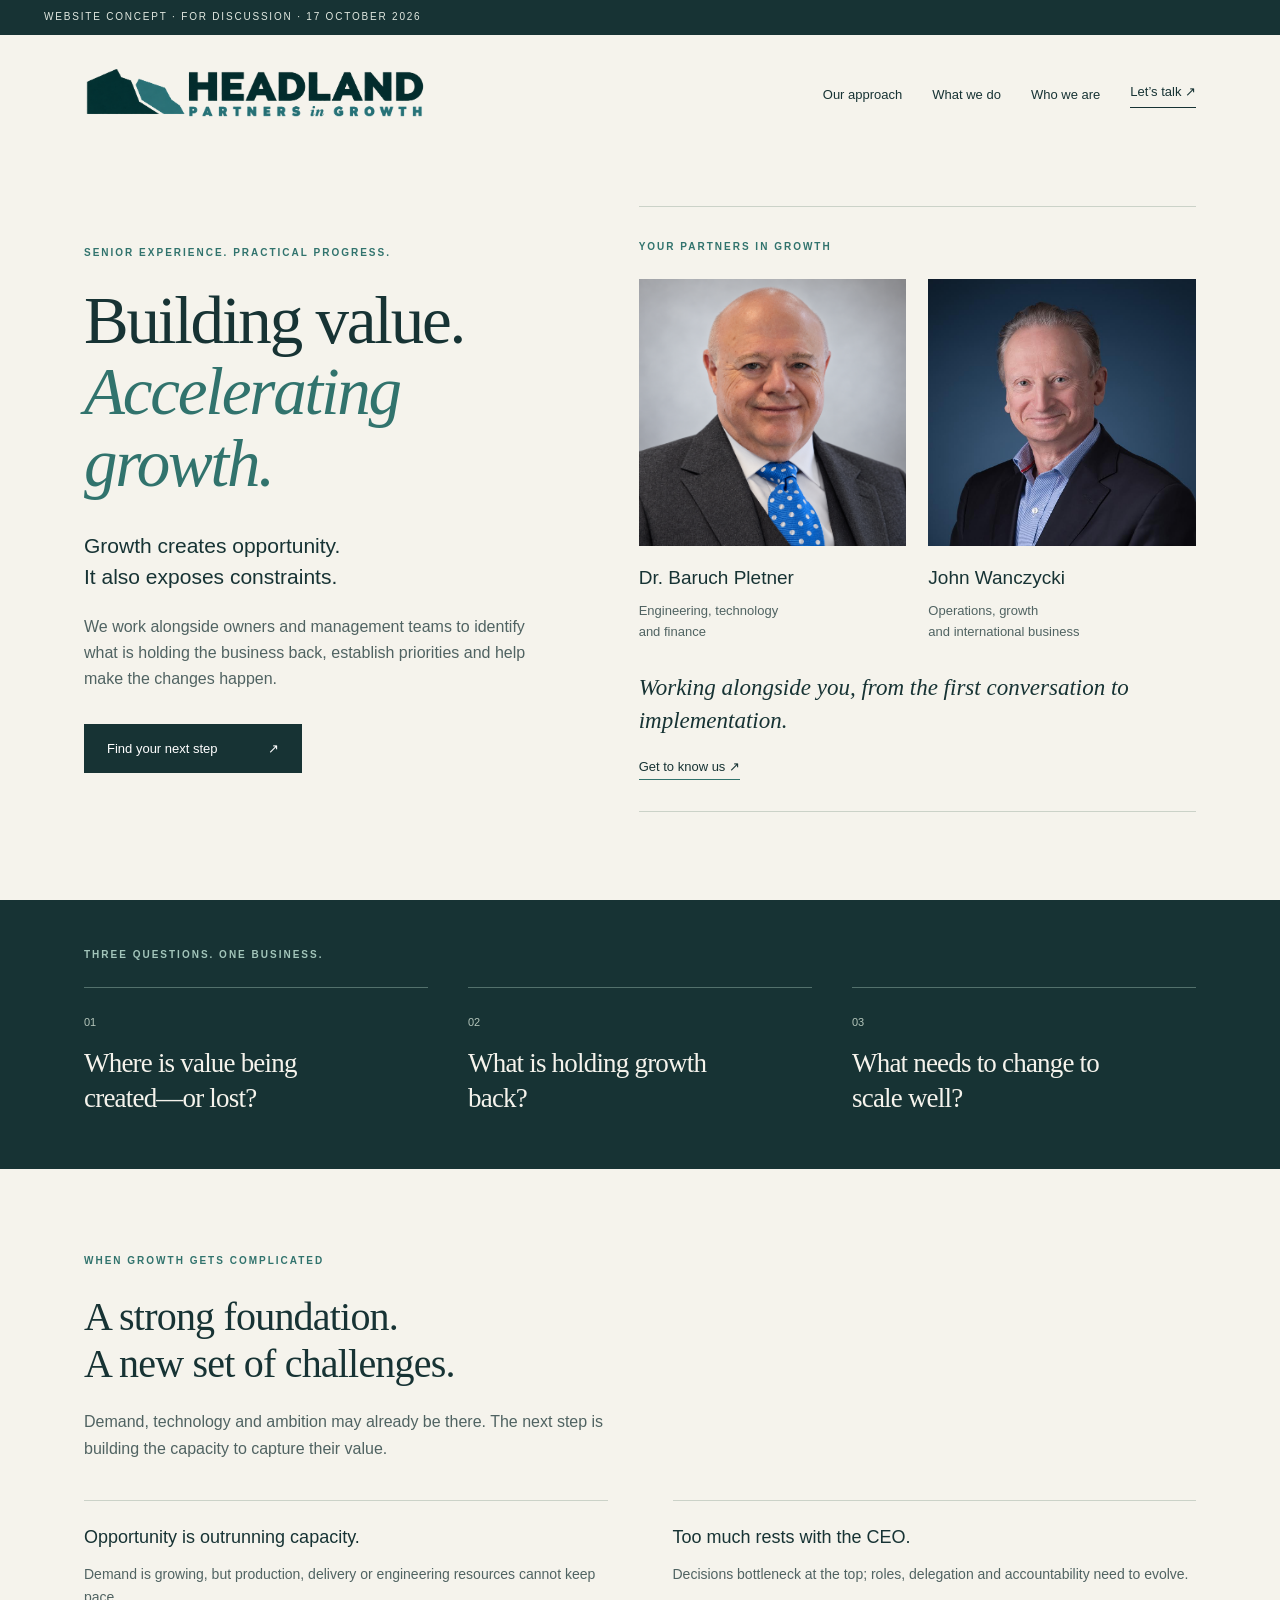
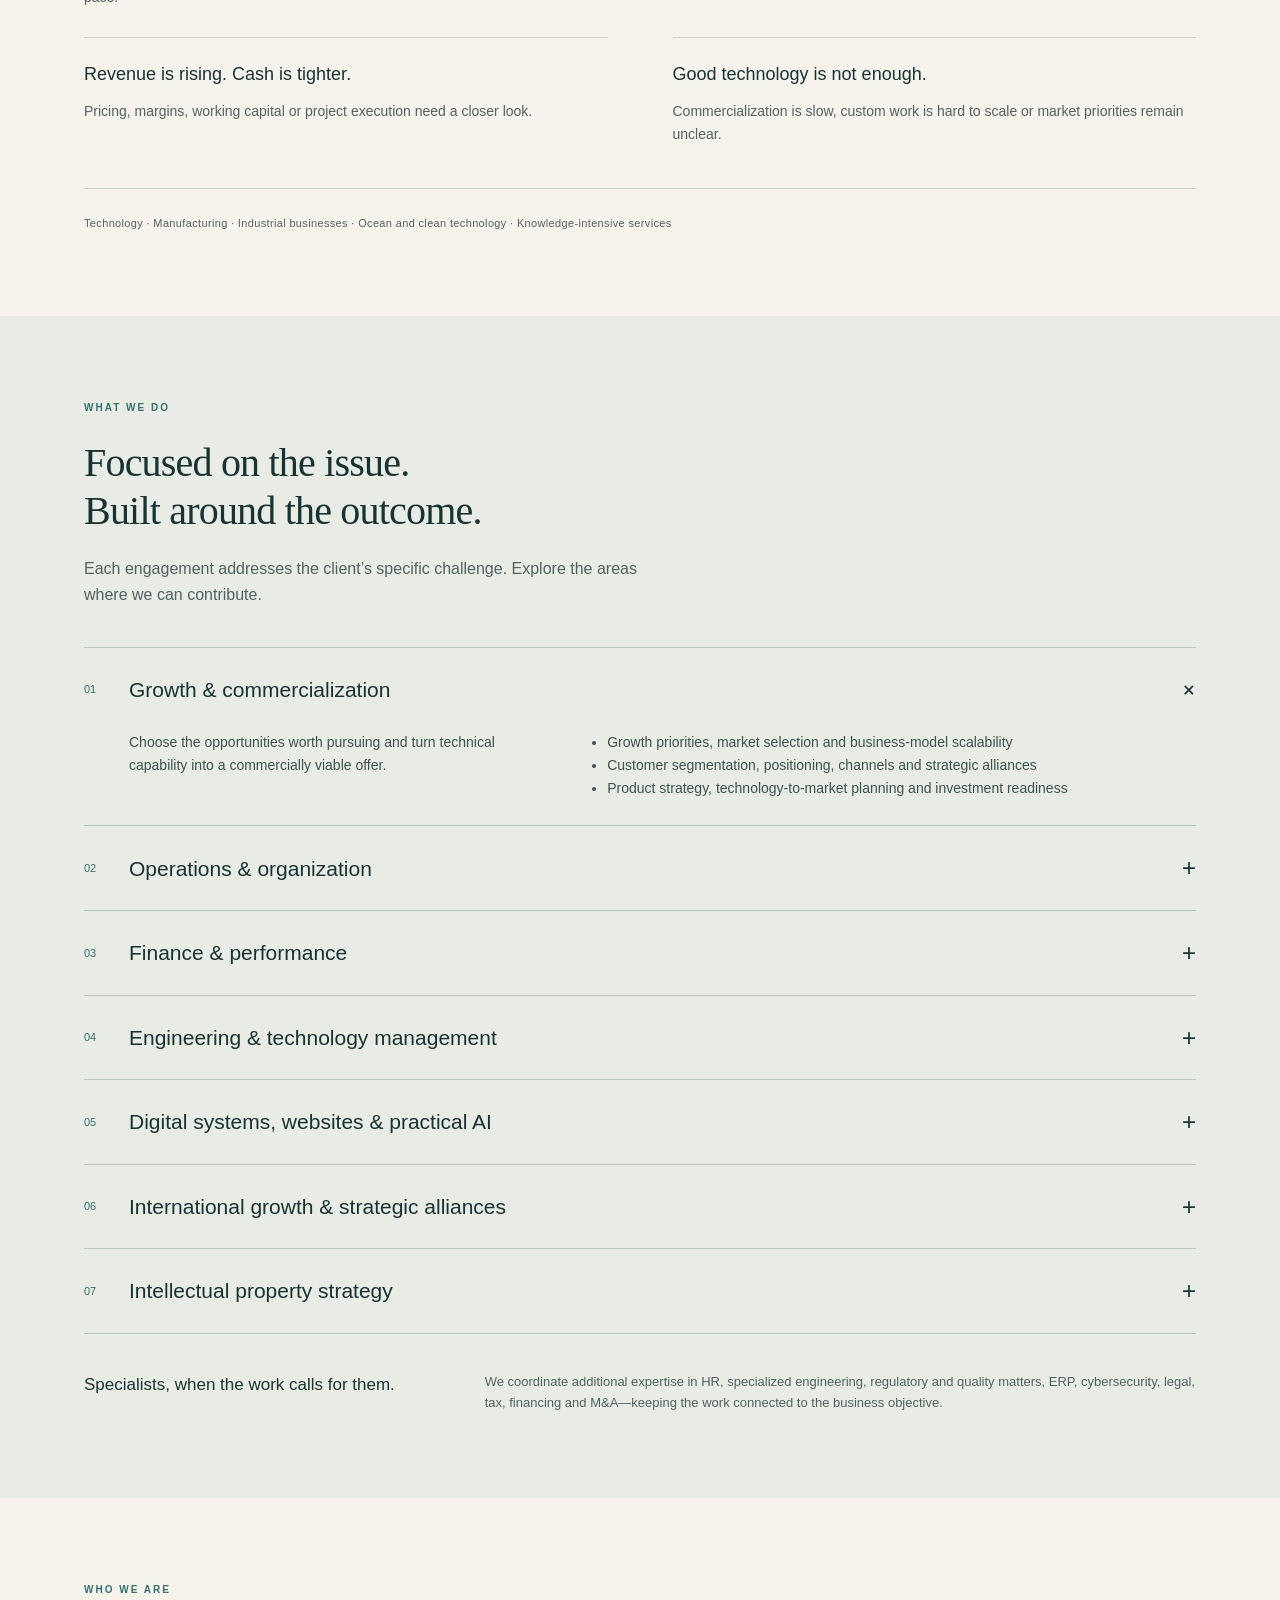
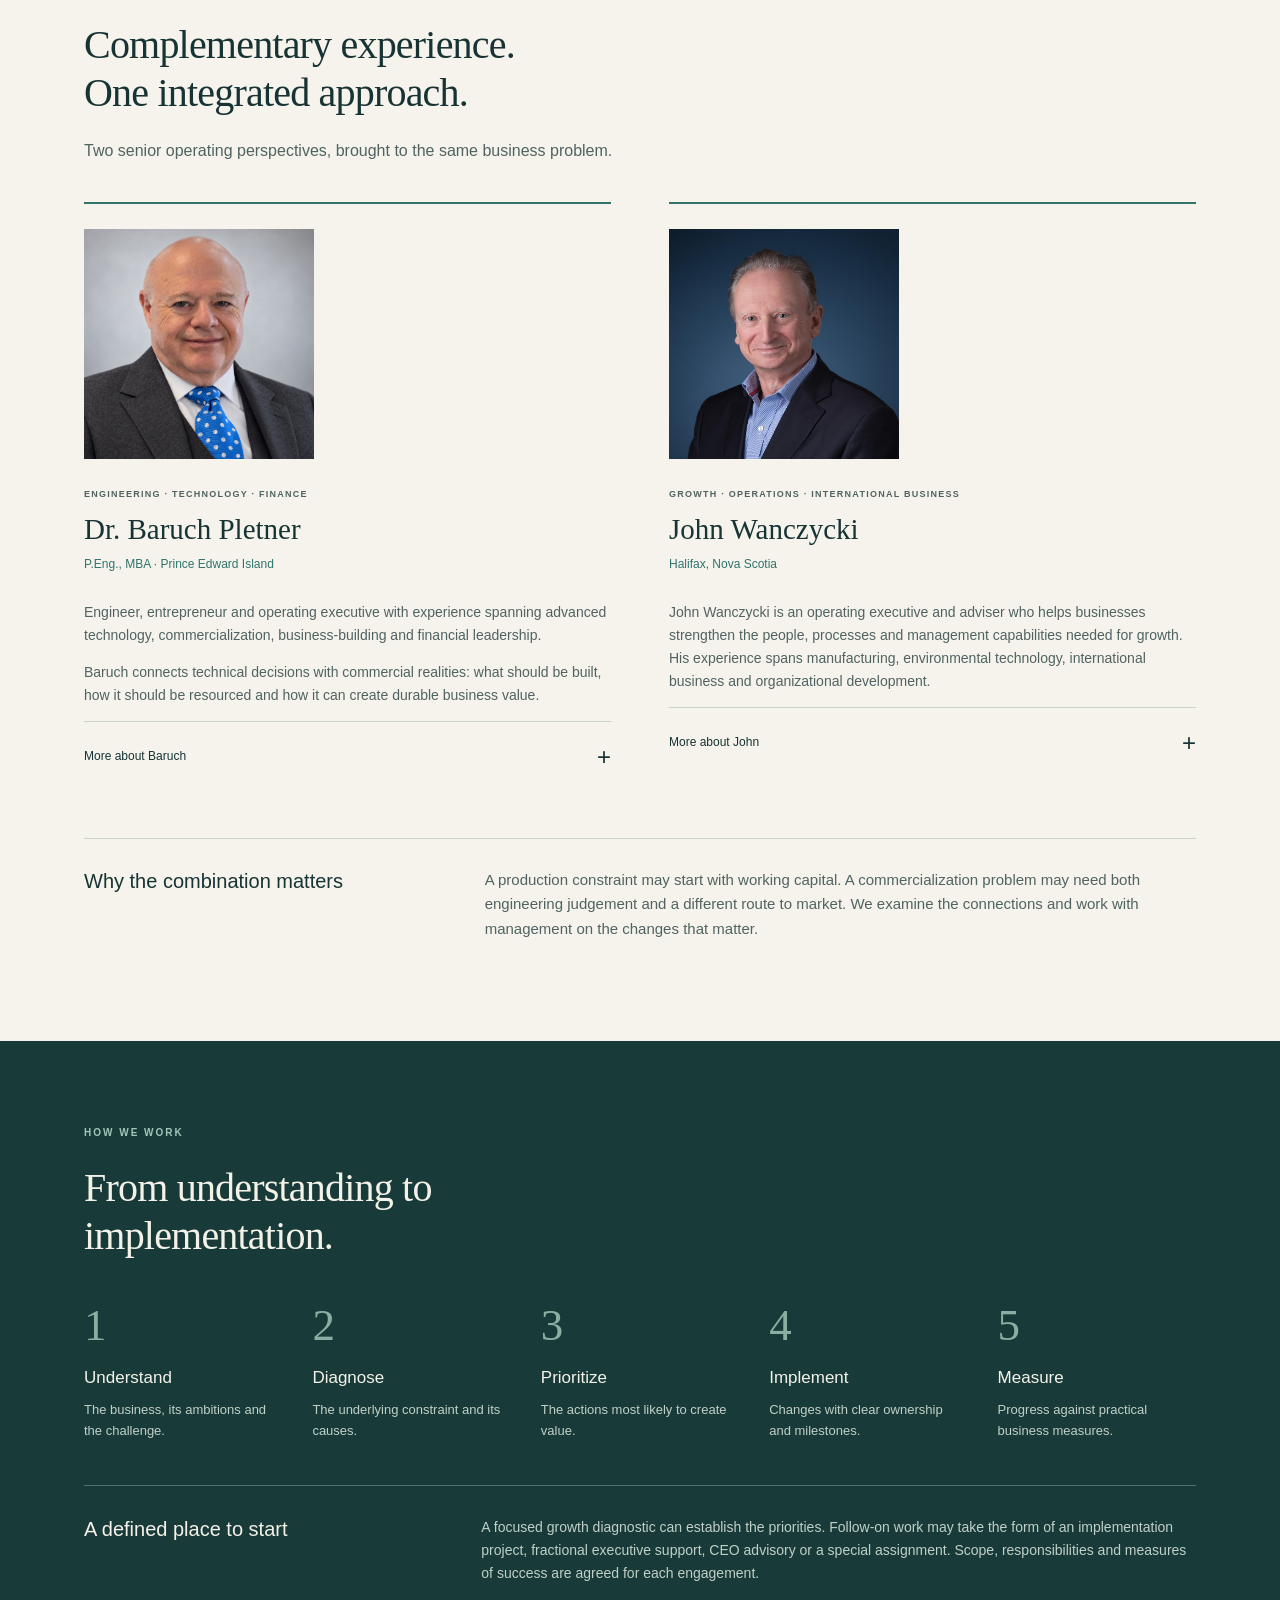
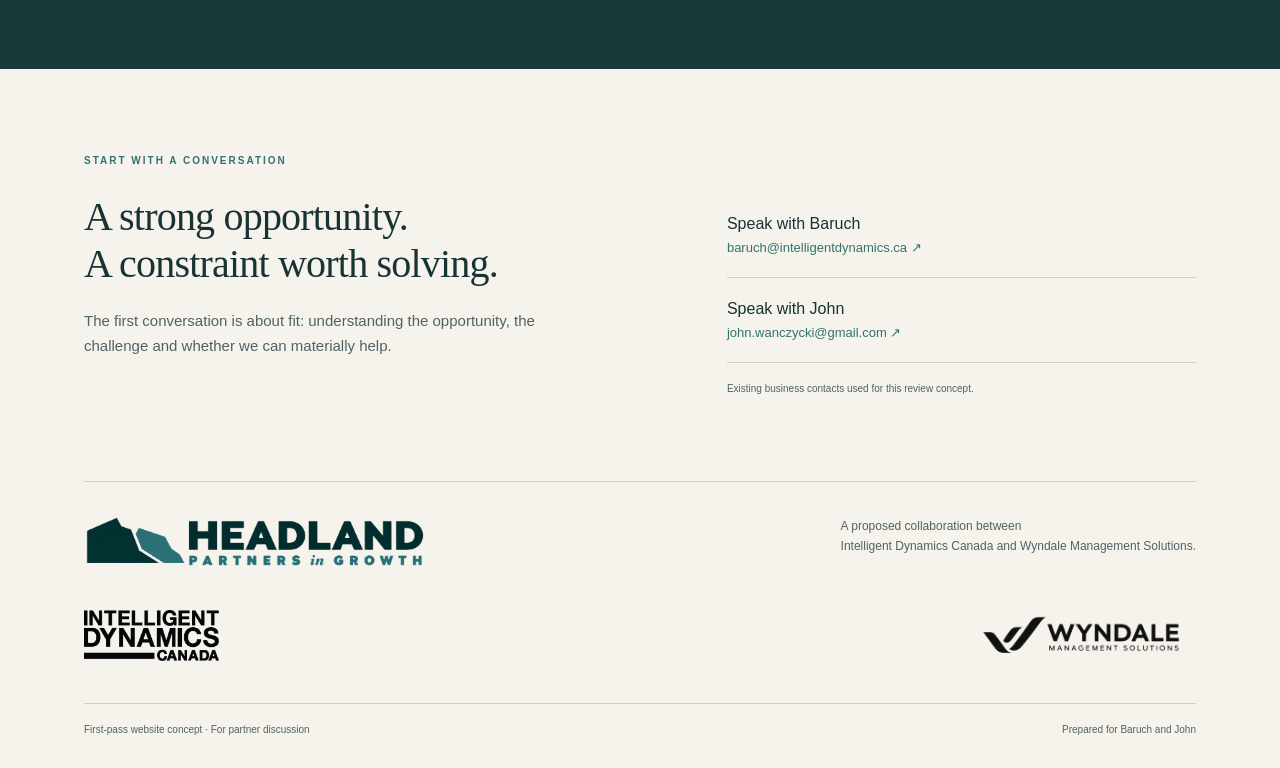
==== commit 37776d81: "Publish approved expanded John Wanczycki biography" ====
--- a/index.html
+++ b/index.html
@@ -13,7 +13,7 @@
 <details><summary><span>05</span><h3>Digital systems, websites & practical AI</h3><i>+</i></summary><div class="detail"><p>Use practical technology to improve how the business works and how customers engage with it.</p><ul><li>Business websites and digital customer journeys</li><li>AI-enabled customer engagement and concierge experiences</li><li>Workflow automation and business IT improvements</li><li>Technology selection and implementation planning</li></ul><p class="fine">Delivery draws on IDC capability, with specialist support where the assignment requires it.</p></div></details>
 <details><summary><span>06</span><h3>International growth & strategic alliances</h3><i>+</i></summary><div class="detail"><p>Pursue international opportunities when they fit the company’s strategy and operating readiness.</p><ul><li>Export readiness and market prioritization</li><li>Representatives, distributors and commercial partnerships</li><li>Resource requirements, market-entry risks and mitigation</li><li>Alignment of international growth with internal capacity</li></ul></div></details>
 <details><summary><span>07</span><h3>Intellectual property strategy</h3><i>+</i></summary><div class="detail"><p>Connect intellectual property decisions to product development, commercialization and business value.</p><ul><li>Identify strategically important know-how and IP priorities</li><li>Support commercial decisions about protection and licensing</li><li>Prepare business and technical inputs for specialist IP advisers</li></ul><p class="fine">Business and technology strategy only. Legal opinions, patent prosecution and legal drafting are provided by qualified external professionals.</p></div></details></div><div class="specialists"><b>Specialists, when the work calls for them.</b><p>We coordinate additional expertise in HR, specialized engineering, regulatory and quality matters, ERP, cybersecurity, legal, tax, financing and M&A—keeping the work connected to the business objective.</p></div></div></section>
-<section class="wrap section" id="people"><div class="section-intro"><p class="eyebrow">WHO WE ARE</p><h2>Complementary experience.<br>One integrated approach.</h2><p>Two senior operating perspectives, brought to the same business problem.</p></div><div class="people-grid"><article class="person" id="baruch"><img class="bio-portrait" src="assets/baruch-pletner.png" alt="Dr. Baruch Pletner" width="1254" height="1254" loading="lazy"><p class="eyebrow">ENGINEERING · TECHNOLOGY · FINANCE</p><h3>Dr. Baruch Pletner</h3><p class="credentials">P.Eng., MBA · Prince Edward Island</p><p>Engineer, entrepreneur and operating executive with experience spanning advanced technology, commercialization, business-building and financial leadership.</p><p>Baruch connects technical decisions with commercial realities: what should be built, how it should be resourced and how it can create durable business value.</p><details><summary>More about Baruch <i>+</i></summary><p>Baruch holds a doctorate in Aerospace Engineering from the Technion and an MBA from Northeastern University. His career includes senior engineering and technical management at Active Control eXperts and Cymer, founding IPTRADE, and operating and financial leadership at Rubber Ring Creative.</p><p>His work in Atlantic Canada includes engineering businesses, R&D leadership and the Summerside Sunbank solar and battery-storage project. He now combines hands-on engineering and design with senior technology advice and AI-enabled engineering productivity. His international experience includes extensive work in the United States and Japan.</p></details></article><article class="person" id="john"><img class="bio-portrait" src="assets/john-wanczycki.jpg" alt="John Wanczycki" width="835" height="835" loading="lazy"><p class="eyebrow">OPERATIONS · GROWTH · INTERNATIONAL BUSINESS</p><h3>John Wanczycki</h3><p class="credentials">Halifax, Nova Scotia</p><p>Operating executive and adviser with experience in manufacturing, organizational development, international markets and business growth.</p><p>John connects strategy with operating capability: how people, processes, markets and management systems need to develop as the business grows.</p><details><summary>More about John <i>+</i></summary><p>John served as COO of Trecan Combustion Limited from 2016 to 2024, helping support growth, operating capacity, market development and management transitions.</p><p>Earlier roles included international development at the Ontario Centre for Environmental Technology Advancement and leadership of the Environmental Services Association of Nova Scotia and the Maritimes. His experience includes senior assignments in 17 countries on five continents, government and public policy, strategic alliances and major projects. He mentors ventures through Creative Destruction Lab–Atlantic at Dalhousie University.</p></details></article></div><div class="combination"><h3>Why the combination matters</h3><p>A production constraint may start with working capital. A commercialization problem may need both engineering judgement and a different route to market. We examine the connections and work with management on the changes that matter.</p></div></section>
+<section class="wrap section" id="people"><div class="section-intro"><p class="eyebrow">WHO WE ARE</p><h2>Complementary experience.<br>One integrated approach.</h2><p>Two senior operating perspectives, brought to the same business problem.</p></div><div class="people-grid"><article class="person" id="baruch"><img class="bio-portrait" src="assets/baruch-pletner.png" alt="Dr. Baruch Pletner" width="1254" height="1254" loading="lazy"><p class="eyebrow">ENGINEERING · TECHNOLOGY · FINANCE</p><h3>Dr. Baruch Pletner</h3><p class="credentials">P.Eng., MBA · Prince Edward Island</p><p>Engineer, entrepreneur and operating executive with experience spanning advanced technology, commercialization, business-building and financial leadership.</p><p>Baruch connects technical decisions with commercial realities: what should be built, how it should be resourced and how it can create durable business value.</p><details><summary>More about Baruch <i>+</i></summary><p>Baruch holds a doctorate in Aerospace Engineering from the Technion and an MBA from Northeastern University. His career includes senior engineering and technical management at Active Control eXperts and Cymer, founding IPTRADE, and operating and financial leadership at Rubber Ring Creative.</p><p>His work in Atlantic Canada includes engineering businesses, R&D leadership and the Summerside Sunbank solar and battery-storage project. He now combines hands-on engineering and design with senior technology advice and AI-enabled engineering productivity. His international experience includes extensive work in the United States and Japan.</p></details></article><article class="person" id="john"><img class="bio-portrait" src="assets/john-wanczycki.jpg" alt="John Wanczycki" width="835" height="835" loading="lazy"><p class="eyebrow">GROWTH · OPERATIONS · INTERNATIONAL BUSINESS</p><h3>John Wanczycki</h3><p class="credentials">Halifax, Nova Scotia</p><p>John Wanczycki is an operating executive and adviser who helps businesses strengthen the people, processes and management capabilities needed for growth. His experience spans manufacturing, environmental technology, international business and organizational development.</p><details><summary>More about John <i>+</i></summary><p>From 2016 to 2024, John served as Chief Operating Officer of Trecan Combustion Limited, a Nova Scotia manufacturer of specialized industrial equipment serving international markets. Working closely with the CEO and owner, he helped guide significant growth, expand operating capacity and strengthen management systems while addressing supply-chain challenges, market development and senior-management transitions.</p><p>His international experience includes senior assignments in 17 countries across five continents. Advising international financial institutions, including the World Bank, and national governments, he has helped plan, assess or conduct due diligence on initiatives with an aggregate value exceeding US$400 million. These assignments have involved technology commercialization, strategic alliances, environmental technologies, infrastructure and major projects.</p><p>Earlier roles included Vice President, International Development at the Ontario Centre for Environmental Technology Advancement, and Chair and President of the Environmental Services Association of Nova Scotia and the Maritimes. His strategy and public-policy work in Ottawa and Washington, D.C., also informs his understanding of government programs and how businesses can secure support for growth.</p><p>John mentors technology ventures through Creative Destruction Lab–Atlantic at Dalhousie University, serves on the board of the Scotia Festival of Music and contributes to the Halifax Chamber of Commerce Government Policy Committee.</p><p>At Headland, John brings an operator’s perspective: identifying what is constraining progress, connecting strategy with day-to-day execution and helping owners and management teams build the capacity for their next stage of growth.</p></details></article></div><div class="combination"><h3>Why the combination matters</h3><p>A production constraint may start with working capital. A commercialization problem may need both engineering judgement and a different route to market. We examine the connections and work with management on the changes that matter.</p></div></section>
 <section class="method"><div class="wrap section"><p class="eyebrow">HOW WE WORK</p><h2>From understanding to implementation.</h2><div class="steps"><article><span>1</span><h3>Understand</h3><p>The business, its ambitions and the challenge.</p></article><article><span>2</span><h3>Diagnose</h3><p>The underlying constraint and its causes.</p></article><article><span>3</span><h3>Prioritize</h3><p>The actions most likely to create value.</p></article><article><span>4</span><h3>Implement</h3><p>Changes with clear ownership and milestones.</p></article><article><span>5</span><h3>Measure</h3><p>Progress against practical business measures.</p></article></div><div class="engagements"><h3>A defined place to start</h3><p>A focused growth diagnostic can establish the priorities. Follow-on work may take the form of an implementation project, fractional executive support, CEO advisory or a special assignment. Scope, responsibilities and measures of success are agreed for each engagement.</p></div></div></section>
 <section class="wrap section contact" id="conversation"><div><p class="eyebrow">START WITH A CONVERSATION</p><h2>A strong opportunity.<br>A constraint worth solving.</h2><p>The first conversation is about fit: understanding the opportunity, the challenge and whether we can materially help.</p></div><div class="contact-options"><a href="mailto:baruch@intelligentdynamics.ca"><strong>Speak with Baruch</strong><span>baruch@intelligentdynamics.ca ↗</span></a><a href="mailto:john.wanczycki@gmail.com"><strong>Speak with John</strong><span>john.wanczycki@gmail.com ↗</span></a><small>Existing business contacts used for this review concept.</small></div></section></main>
 <footer class="wrap"><div class="footer-top"><div class="brand"><img src="assets/headland-coast.png?v=partners-in-growth" alt="Headland — Partners in Growth coastal logo" width="2048" height="768"></div><p>A proposed collaboration between<br>Intelligent Dynamics Canada and Wyndale Management Solutions.</p></div><div class="partner-logos"><img src="assets/idc.png" alt="Intelligent Dynamics Canada"><img src="assets/wyndale.png" alt="Wyndale Management Solutions Pathway logo"></div><div class="footer-bottom"><span>First-pass website concept · For partner discussion</span><span>Prepared for Baruch and John</span></div></footer>
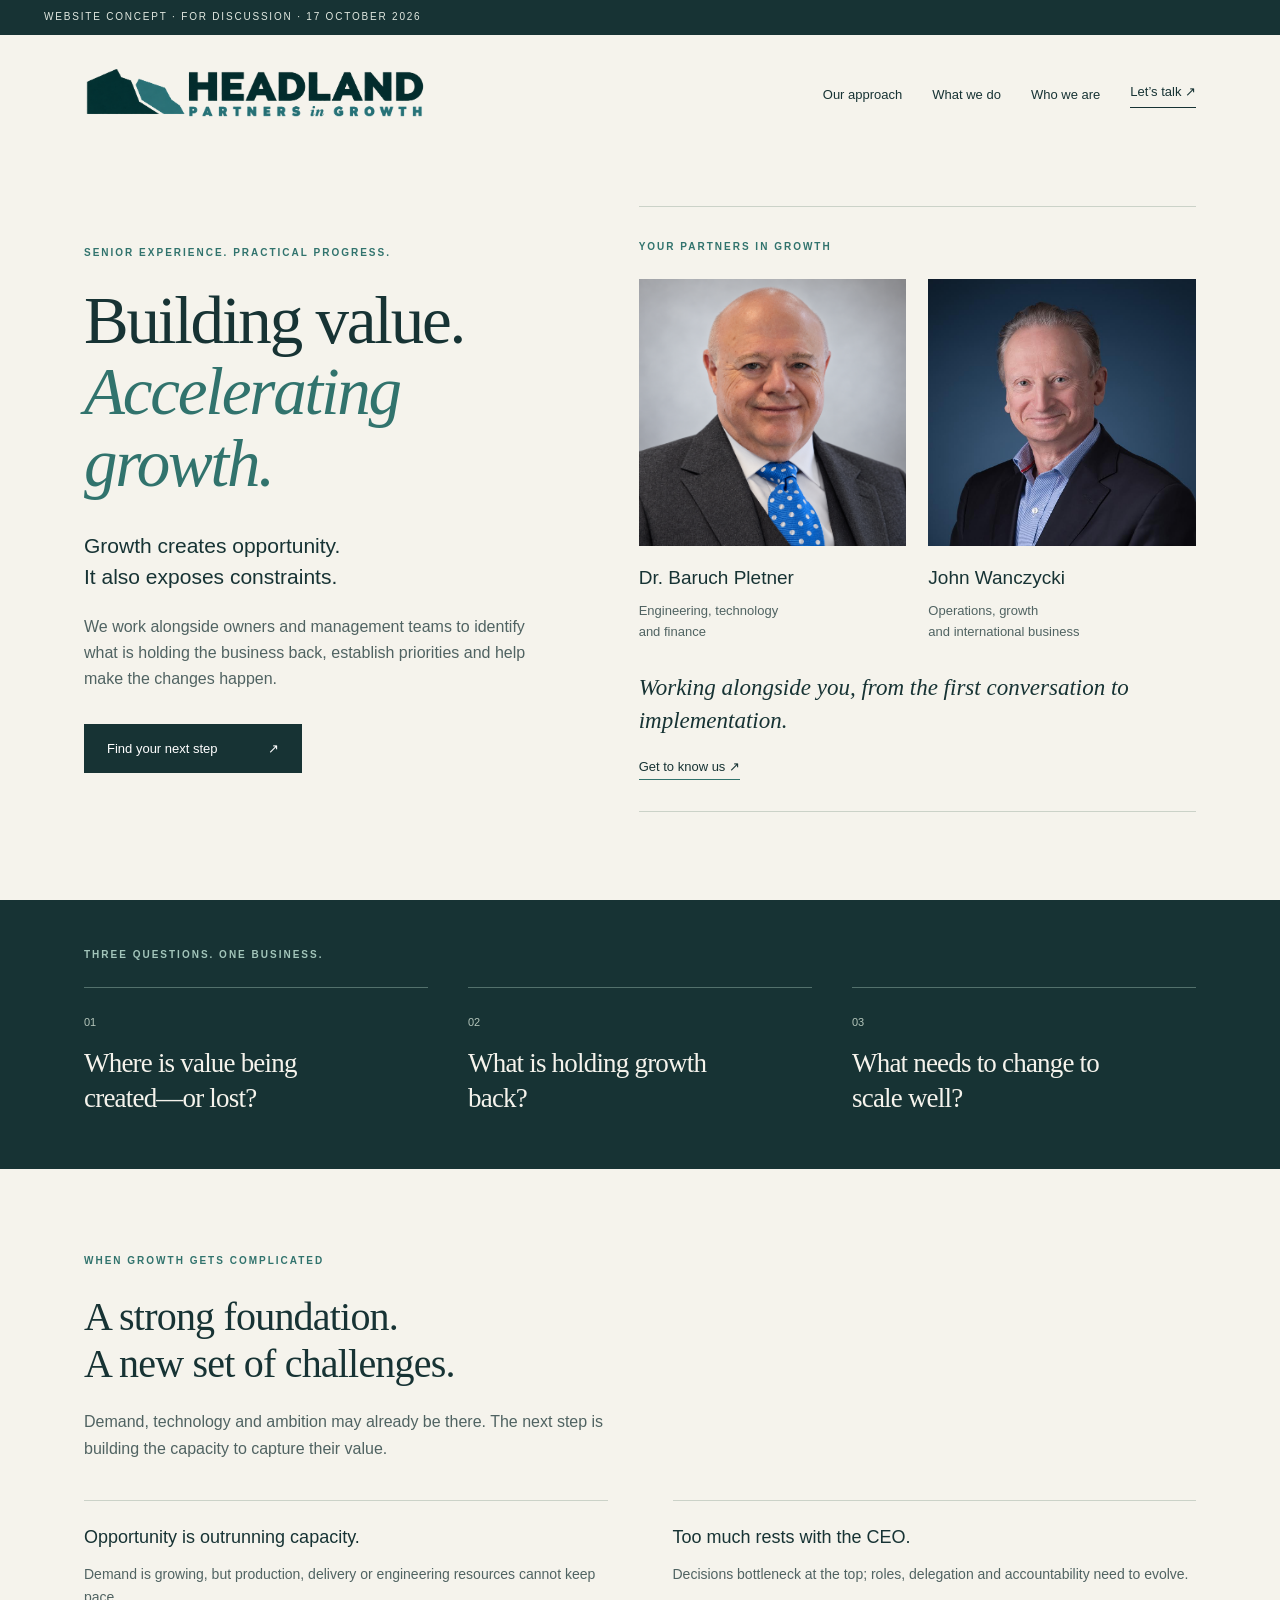
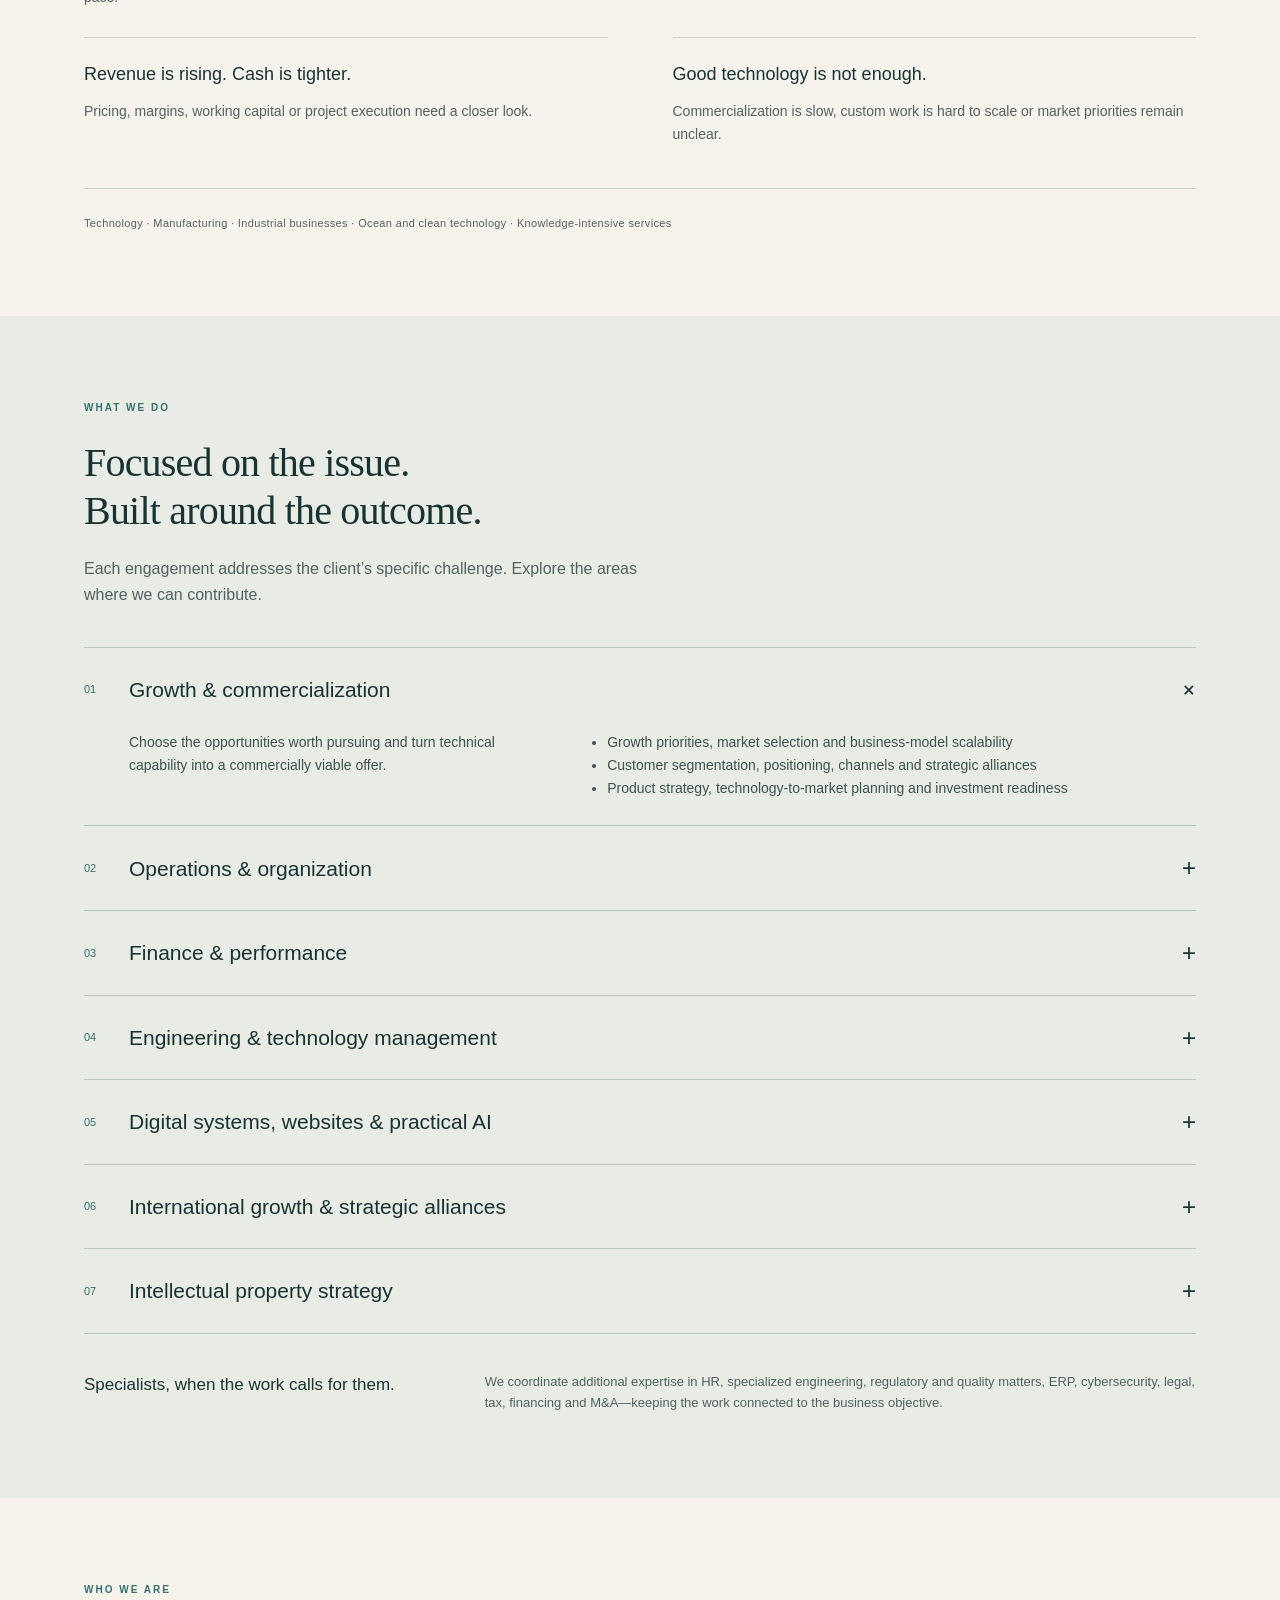
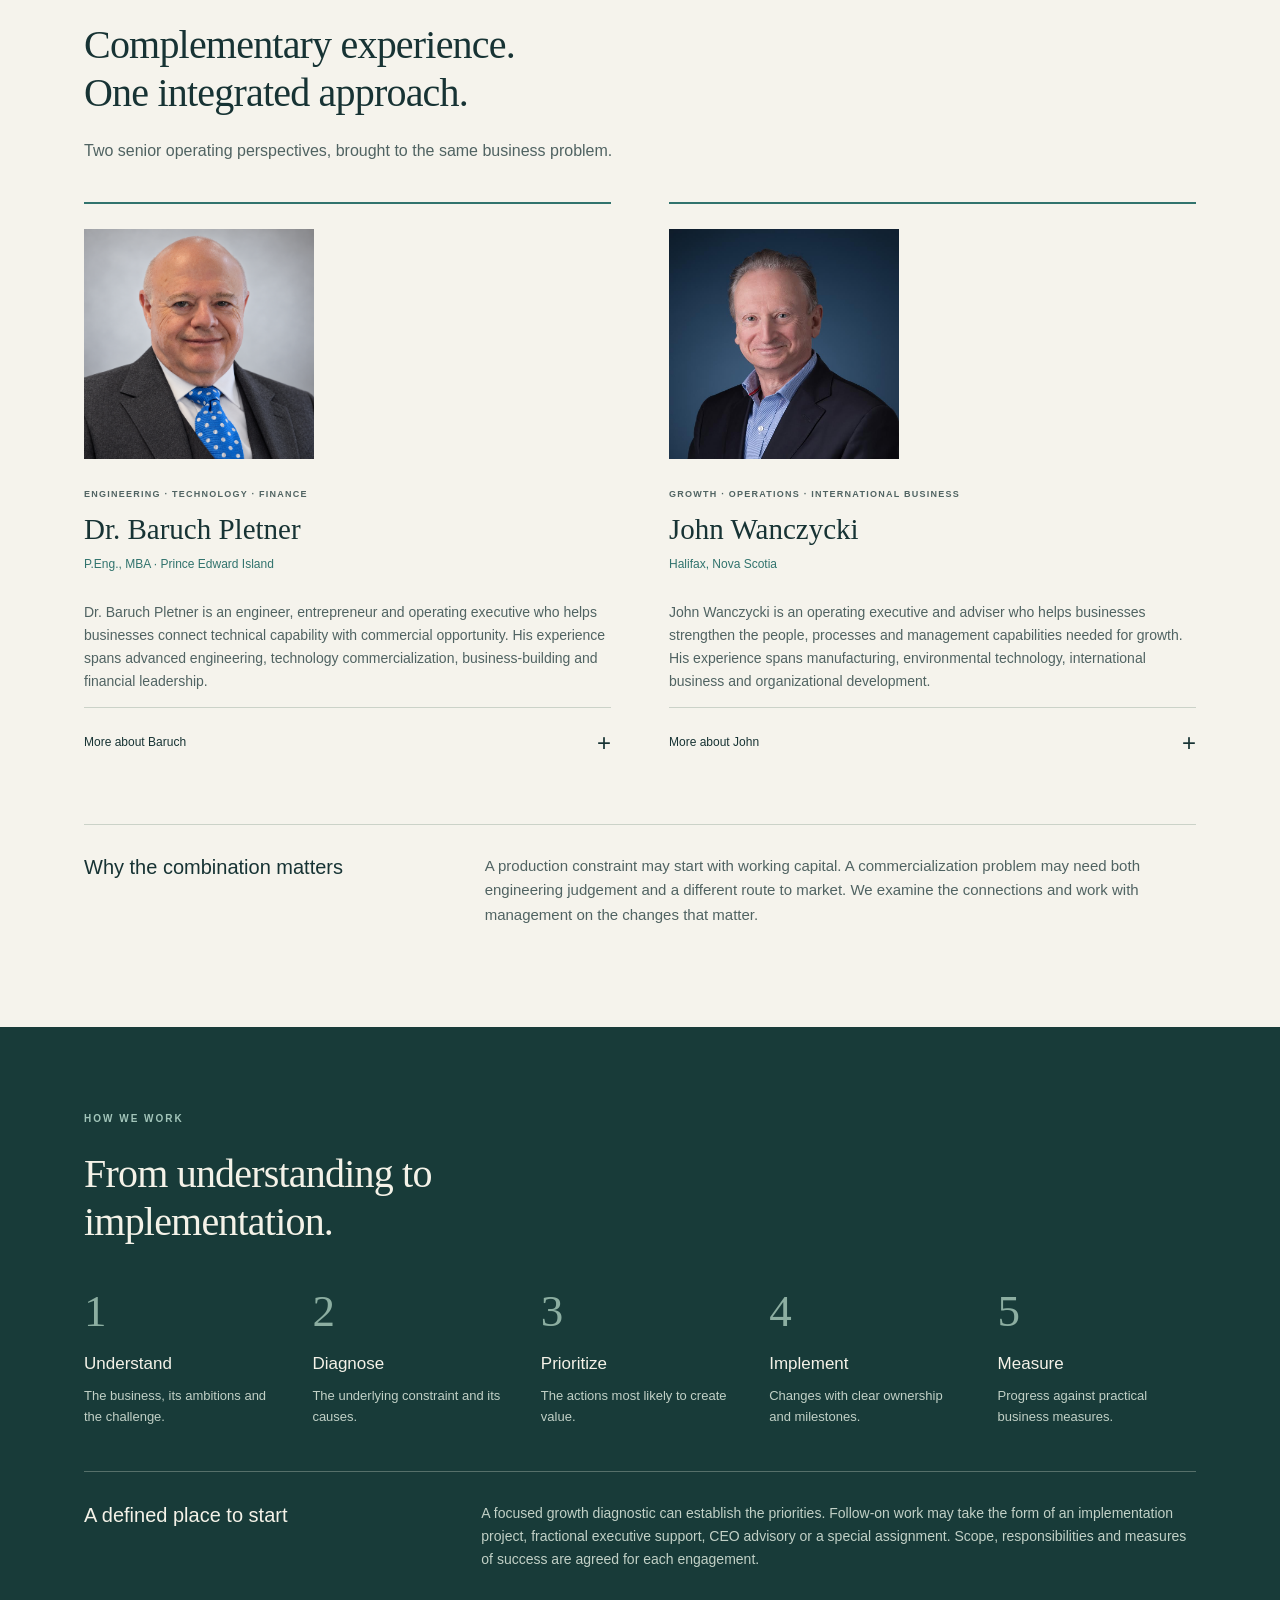
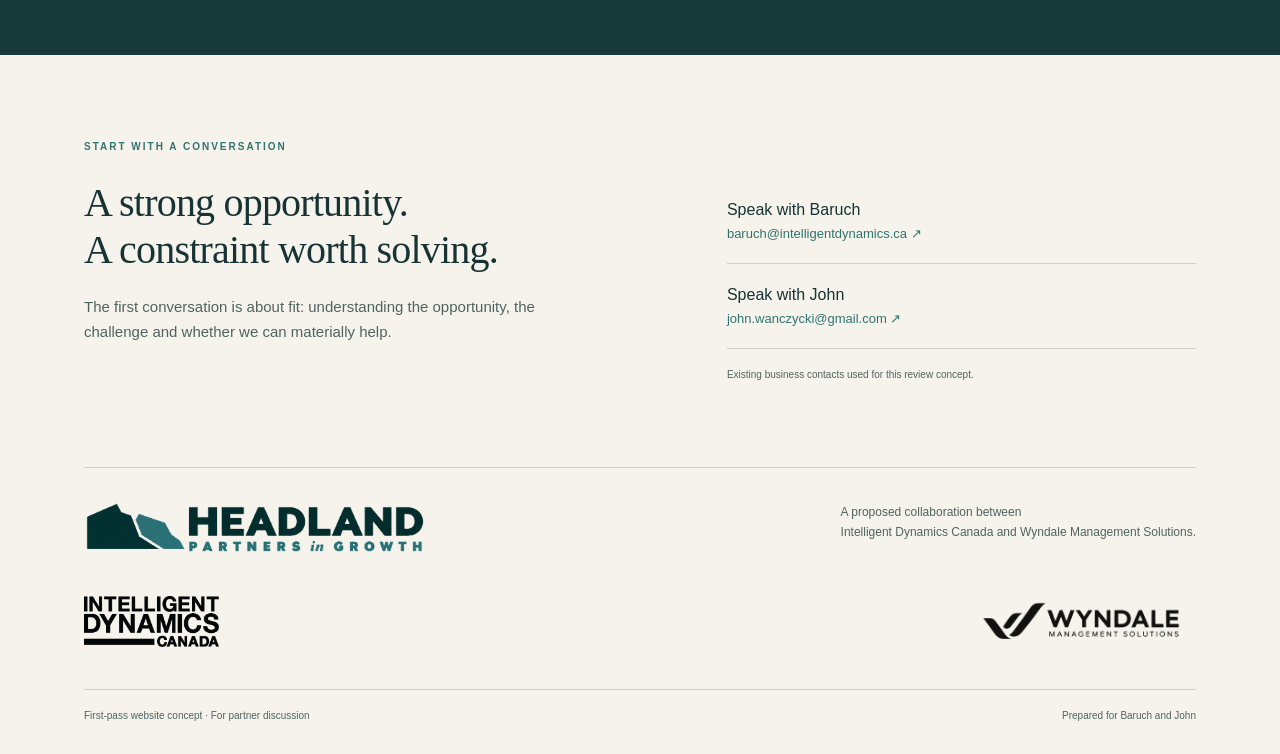
==== commit b8261809: "Publish approved expanded Baruch Pletner biography" ====
--- a/index.html
+++ b/index.html
@@ -13,7 +13,7 @@
 <details><summary><span>05</span><h3>Digital systems, websites & practical AI</h3><i>+</i></summary><div class="detail"><p>Use practical technology to improve how the business works and how customers engage with it.</p><ul><li>Business websites and digital customer journeys</li><li>AI-enabled customer engagement and concierge experiences</li><li>Workflow automation and business IT improvements</li><li>Technology selection and implementation planning</li></ul><p class="fine">Delivery draws on IDC capability, with specialist support where the assignment requires it.</p></div></details>
 <details><summary><span>06</span><h3>International growth & strategic alliances</h3><i>+</i></summary><div class="detail"><p>Pursue international opportunities when they fit the company’s strategy and operating readiness.</p><ul><li>Export readiness and market prioritization</li><li>Representatives, distributors and commercial partnerships</li><li>Resource requirements, market-entry risks and mitigation</li><li>Alignment of international growth with internal capacity</li></ul></div></details>
 <details><summary><span>07</span><h3>Intellectual property strategy</h3><i>+</i></summary><div class="detail"><p>Connect intellectual property decisions to product development, commercialization and business value.</p><ul><li>Identify strategically important know-how and IP priorities</li><li>Support commercial decisions about protection and licensing</li><li>Prepare business and technical inputs for specialist IP advisers</li></ul><p class="fine">Business and technology strategy only. Legal opinions, patent prosecution and legal drafting are provided by qualified external professionals.</p></div></details></div><div class="specialists"><b>Specialists, when the work calls for them.</b><p>We coordinate additional expertise in HR, specialized engineering, regulatory and quality matters, ERP, cybersecurity, legal, tax, financing and M&A—keeping the work connected to the business objective.</p></div></div></section>
-<section class="wrap section" id="people"><div class="section-intro"><p class="eyebrow">WHO WE ARE</p><h2>Complementary experience.<br>One integrated approach.</h2><p>Two senior operating perspectives, brought to the same business problem.</p></div><div class="people-grid"><article class="person" id="baruch"><img class="bio-portrait" src="assets/baruch-pletner.png" alt="Dr. Baruch Pletner" width="1254" height="1254" loading="lazy"><p class="eyebrow">ENGINEERING · TECHNOLOGY · FINANCE</p><h3>Dr. Baruch Pletner</h3><p class="credentials">P.Eng., MBA · Prince Edward Island</p><p>Engineer, entrepreneur and operating executive with experience spanning advanced technology, commercialization, business-building and financial leadership.</p><p>Baruch connects technical decisions with commercial realities: what should be built, how it should be resourced and how it can create durable business value.</p><details><summary>More about Baruch <i>+</i></summary><p>Baruch holds a doctorate in Aerospace Engineering from the Technion and an MBA from Northeastern University. His career includes senior engineering and technical management at Active Control eXperts and Cymer, founding IPTRADE, and operating and financial leadership at Rubber Ring Creative.</p><p>His work in Atlantic Canada includes engineering businesses, R&D leadership and the Summerside Sunbank solar and battery-storage project. He now combines hands-on engineering and design with senior technology advice and AI-enabled engineering productivity. His international experience includes extensive work in the United States and Japan.</p></details></article><article class="person" id="john"><img class="bio-portrait" src="assets/john-wanczycki.jpg" alt="John Wanczycki" width="835" height="835" loading="lazy"><p class="eyebrow">GROWTH · OPERATIONS · INTERNATIONAL BUSINESS</p><h3>John Wanczycki</h3><p class="credentials">Halifax, Nova Scotia</p><p>John Wanczycki is an operating executive and adviser who helps businesses strengthen the people, processes and management capabilities needed for growth. His experience spans manufacturing, environmental technology, international business and organizational development.</p><details><summary>More about John <i>+</i></summary><p>From 2016 to 2024, John served as Chief Operating Officer of Trecan Combustion Limited, a Nova Scotia manufacturer of specialized industrial equipment serving international markets. Working closely with the CEO and owner, he helped guide significant growth, expand operating capacity and strengthen management systems while addressing supply-chain challenges, market development and senior-management transitions.</p><p>His international experience includes senior assignments in 17 countries across five continents. Advising international financial institutions, including the World Bank, and national governments, he has helped plan, assess or conduct due diligence on initiatives with an aggregate value exceeding US$400 million. These assignments have involved technology commercialization, strategic alliances, environmental technologies, infrastructure and major projects.</p><p>Earlier roles included Vice President, International Development at the Ontario Centre for Environmental Technology Advancement, and Chair and President of the Environmental Services Association of Nova Scotia and the Maritimes. His strategy and public-policy work in Ottawa and Washington, D.C., also informs his understanding of government programs and how businesses can secure support for growth.</p><p>John mentors technology ventures through Creative Destruction Lab–Atlantic at Dalhousie University, serves on the board of the Scotia Festival of Music and contributes to the Halifax Chamber of Commerce Government Policy Committee.</p><p>At Headland, John brings an operator’s perspective: identifying what is constraining progress, connecting strategy with day-to-day execution and helping owners and management teams build the capacity for their next stage of growth.</p></details></article></div><div class="combination"><h3>Why the combination matters</h3><p>A production constraint may start with working capital. A commercialization problem may need both engineering judgement and a different route to market. We examine the connections and work with management on the changes that matter.</p></div></section>
+<section class="wrap section" id="people"><div class="section-intro"><p class="eyebrow">WHO WE ARE</p><h2>Complementary experience.<br>One integrated approach.</h2><p>Two senior operating perspectives, brought to the same business problem.</p></div><div class="people-grid"><article class="person" id="baruch"><img class="bio-portrait" src="assets/baruch-pletner.png" alt="Dr. Baruch Pletner" width="1254" height="1254" loading="lazy"><p class="eyebrow">ENGINEERING · TECHNOLOGY · FINANCE</p><h3>Dr. Baruch Pletner</h3><p class="credentials">P.Eng., MBA · Prince Edward Island</p><p>Dr. Baruch Pletner is an engineer, entrepreneur and operating executive who helps businesses connect technical capability with commercial opportunity. His experience spans advanced engineering, technology commercialization, business-building and financial leadership.</p><details><summary>More about Baruch <i>+</i></summary><p>Baruch holds a doctorate in Aerospace Engineering from the Technion–Israel Institute of Technology and an MBA from Northeastern University’s D’Amore-McKim School of Business, with an accounting concentration. At MIT spin-off Active Control eXperts, he progressed from Senior Engineer to Senior Program Manager and Director of Lithography Applications, developing both the technical and commercial sides of the business. Following its acquisition by Cymer, he continued in senior technical leadership in the semiconductor-equipment industry.</p><p>He subsequently founded IPTRADE Inc., building an engineering-services and technology business serving the semiconductor sector while remaining directly involved in development. His work has contributed to multiple patents in vibration control, sensing and piezoelectric systems. He brings decades of experience integrating intellectual property strategy with product development and commercialization.</p><p>Since moving to Atlantic Canada, Baruch’s work has included technology leadership, R&amp;D management and major-project delivery. He helped lead recovery of the Summerside Sunbank solar and battery-storage project, overseeing an approximately $50 million budget and an organization of more than 100 people. As Chief Operating and Financial Officer of Rubber Ring Creative, he has helped build the business while overseeing its operating and financial functions.</p><p>His international experience includes extensive work in the United States and Japan, principally with Nikon and also with Honda R&amp;D, Toshiba, Arakawa and Canon. Through Intelligent Dynamics Canada, he combines hands-on engineering and senior technology advice with practical applications of AI to engineering productivity and business operations.</p><p>At Headland, Baruch brings an engineer’s and business-builder’s perspective: assessing what can work, what makes commercial sense and how to organize the resources needed to turn technology into sustainable business value.</p></details></article><article class="person" id="john"><img class="bio-portrait" src="assets/john-wanczycki.jpg" alt="John Wanczycki" width="835" height="835" loading="lazy"><p class="eyebrow">GROWTH · OPERATIONS · INTERNATIONAL BUSINESS</p><h3>John Wanczycki</h3><p class="credentials">Halifax, Nova Scotia</p><p>John Wanczycki is an operating executive and adviser who helps businesses strengthen the people, processes and management capabilities needed for growth. His experience spans manufacturing, environmental technology, international business and organizational development.</p><details><summary>More about John <i>+</i></summary><p>From 2016 to 2024, John served as Chief Operating Officer of Trecan Combustion Limited, a Nova Scotia manufacturer of specialized industrial equipment serving international markets. Working closely with the CEO and owner, he helped guide significant growth, expand operating capacity and strengthen management systems while addressing supply-chain challenges, market development and senior-management transitions.</p><p>His international experience includes senior assignments in 17 countries across five continents. Advising international financial institutions, including the World Bank, and national governments, he has helped plan, assess or conduct due diligence on initiatives with an aggregate value exceeding US$400 million. These assignments have involved technology commercialization, strategic alliances, environmental technologies, infrastructure and major projects.</p><p>Earlier roles included Vice President, International Development at the Ontario Centre for Environmental Technology Advancement, and Chair and President of the Environmental Services Association of Nova Scotia and the Maritimes. His strategy and public-policy work in Ottawa and Washington, D.C., also informs his understanding of government programs and how businesses can secure support for growth.</p><p>John mentors technology ventures through Creative Destruction Lab–Atlantic at Dalhousie University, serves on the board of the Scotia Festival of Music and contributes to the Halifax Chamber of Commerce Government Policy Committee.</p><p>At Headland, John brings an operator’s perspective: identifying what is constraining progress, connecting strategy with day-to-day execution and helping owners and management teams build the capacity for their next stage of growth.</p></details></article></div><div class="combination"><h3>Why the combination matters</h3><p>A production constraint may start with working capital. A commercialization problem may need both engineering judgement and a different route to market. We examine the connections and work with management on the changes that matter.</p></div></section>
 <section class="method"><div class="wrap section"><p class="eyebrow">HOW WE WORK</p><h2>From understanding to implementation.</h2><div class="steps"><article><span>1</span><h3>Understand</h3><p>The business, its ambitions and the challenge.</p></article><article><span>2</span><h3>Diagnose</h3><p>The underlying constraint and its causes.</p></article><article><span>3</span><h3>Prioritize</h3><p>The actions most likely to create value.</p></article><article><span>4</span><h3>Implement</h3><p>Changes with clear ownership and milestones.</p></article><article><span>5</span><h3>Measure</h3><p>Progress against practical business measures.</p></article></div><div class="engagements"><h3>A defined place to start</h3><p>A focused growth diagnostic can establish the priorities. Follow-on work may take the form of an implementation project, fractional executive support, CEO advisory or a special assignment. Scope, responsibilities and measures of success are agreed for each engagement.</p></div></div></section>
 <section class="wrap section contact" id="conversation"><div><p class="eyebrow">START WITH A CONVERSATION</p><h2>A strong opportunity.<br>A constraint worth solving.</h2><p>The first conversation is about fit: understanding the opportunity, the challenge and whether we can materially help.</p></div><div class="contact-options"><a href="mailto:baruch@intelligentdynamics.ca"><strong>Speak with Baruch</strong><span>baruch@intelligentdynamics.ca ↗</span></a><a href="mailto:john.wanczycki@gmail.com"><strong>Speak with John</strong><span>john.wanczycki@gmail.com ↗</span></a><small>Existing business contacts used for this review concept.</small></div></section></main>
 <footer class="wrap"><div class="footer-top"><div class="brand"><img src="assets/headland-coast.png?v=partners-in-growth" alt="Headland — Partners in Growth coastal logo" width="2048" height="768"></div><p>A proposed collaboration between<br>Intelligent Dynamics Canada and Wyndale Management Solutions.</p></div><div class="partner-logos"><img src="assets/idc.png" alt="Intelligent Dynamics Canada"><img src="assets/wyndale.png" alt="Wyndale Management Solutions Pathway logo"></div><div class="footer-bottom"><span>First-pass website concept · For partner discussion</span><span>Prepared for Baruch and John</span></div></footer>
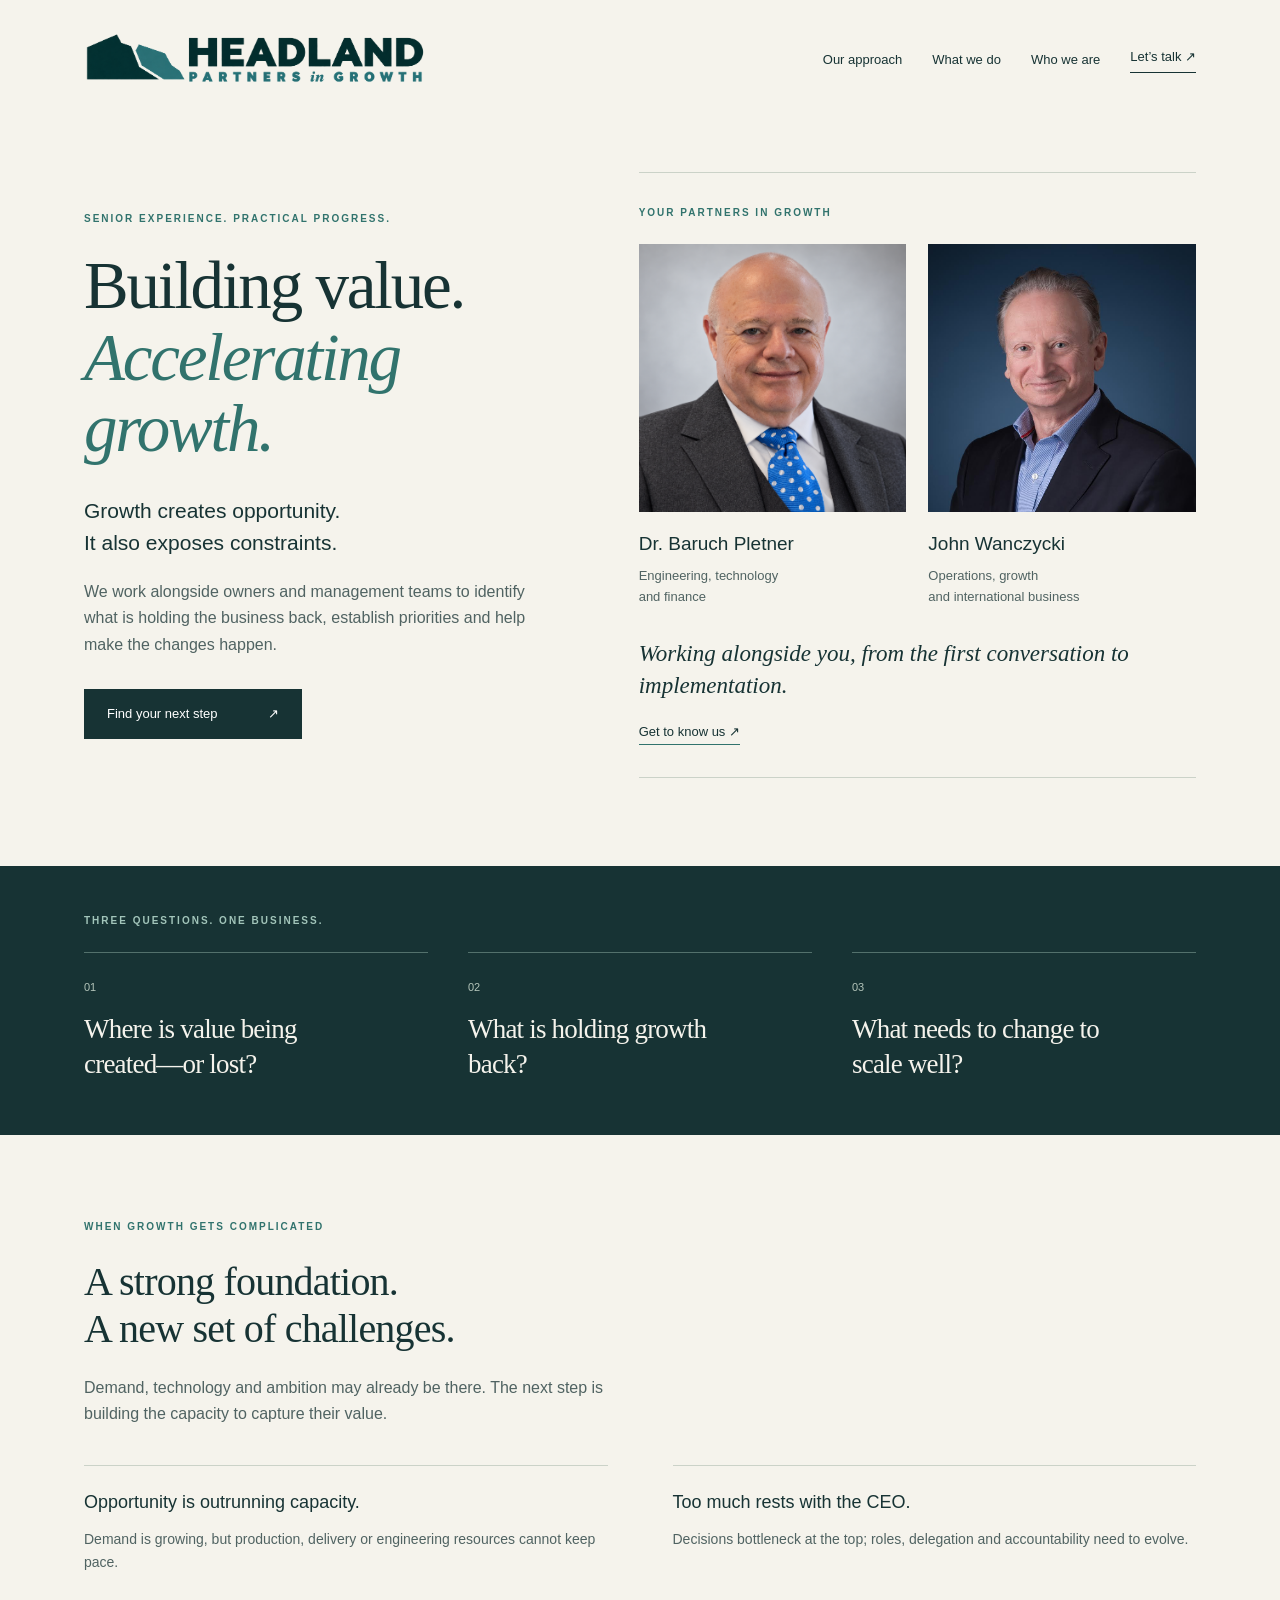
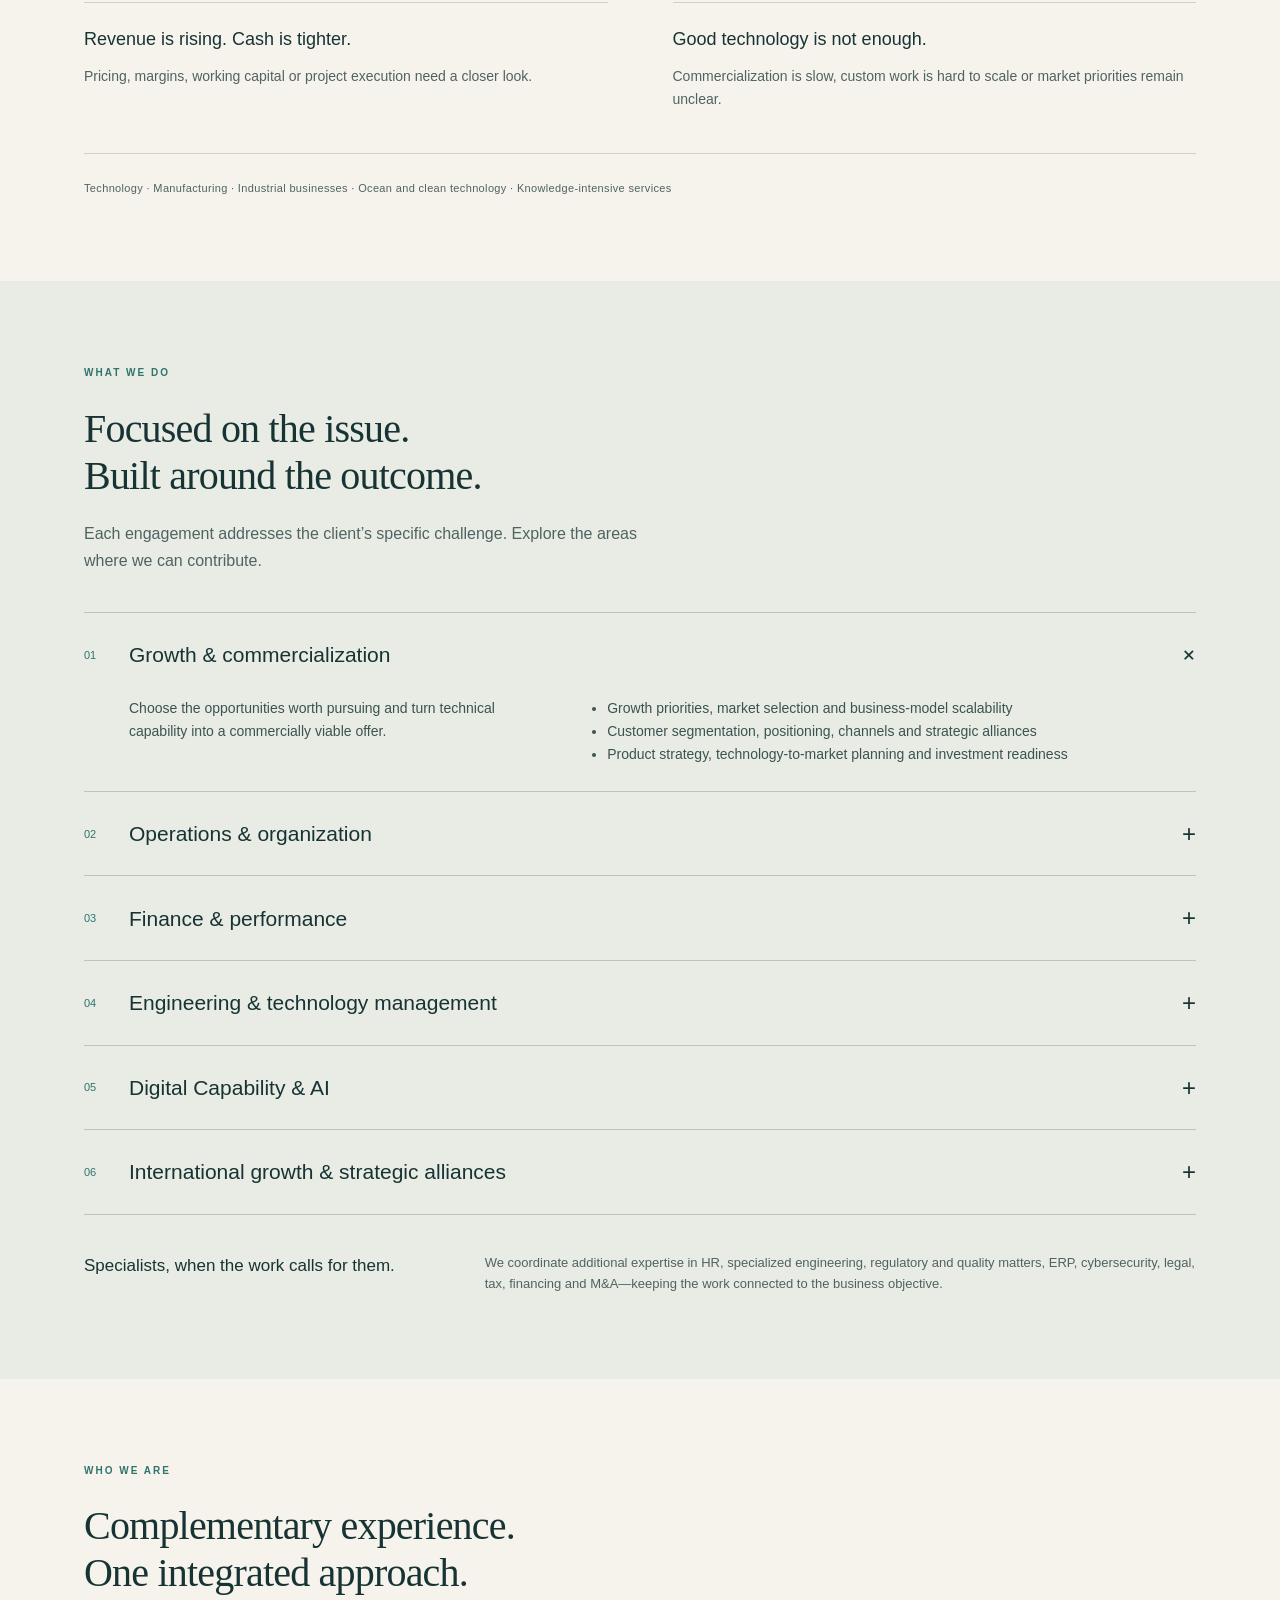
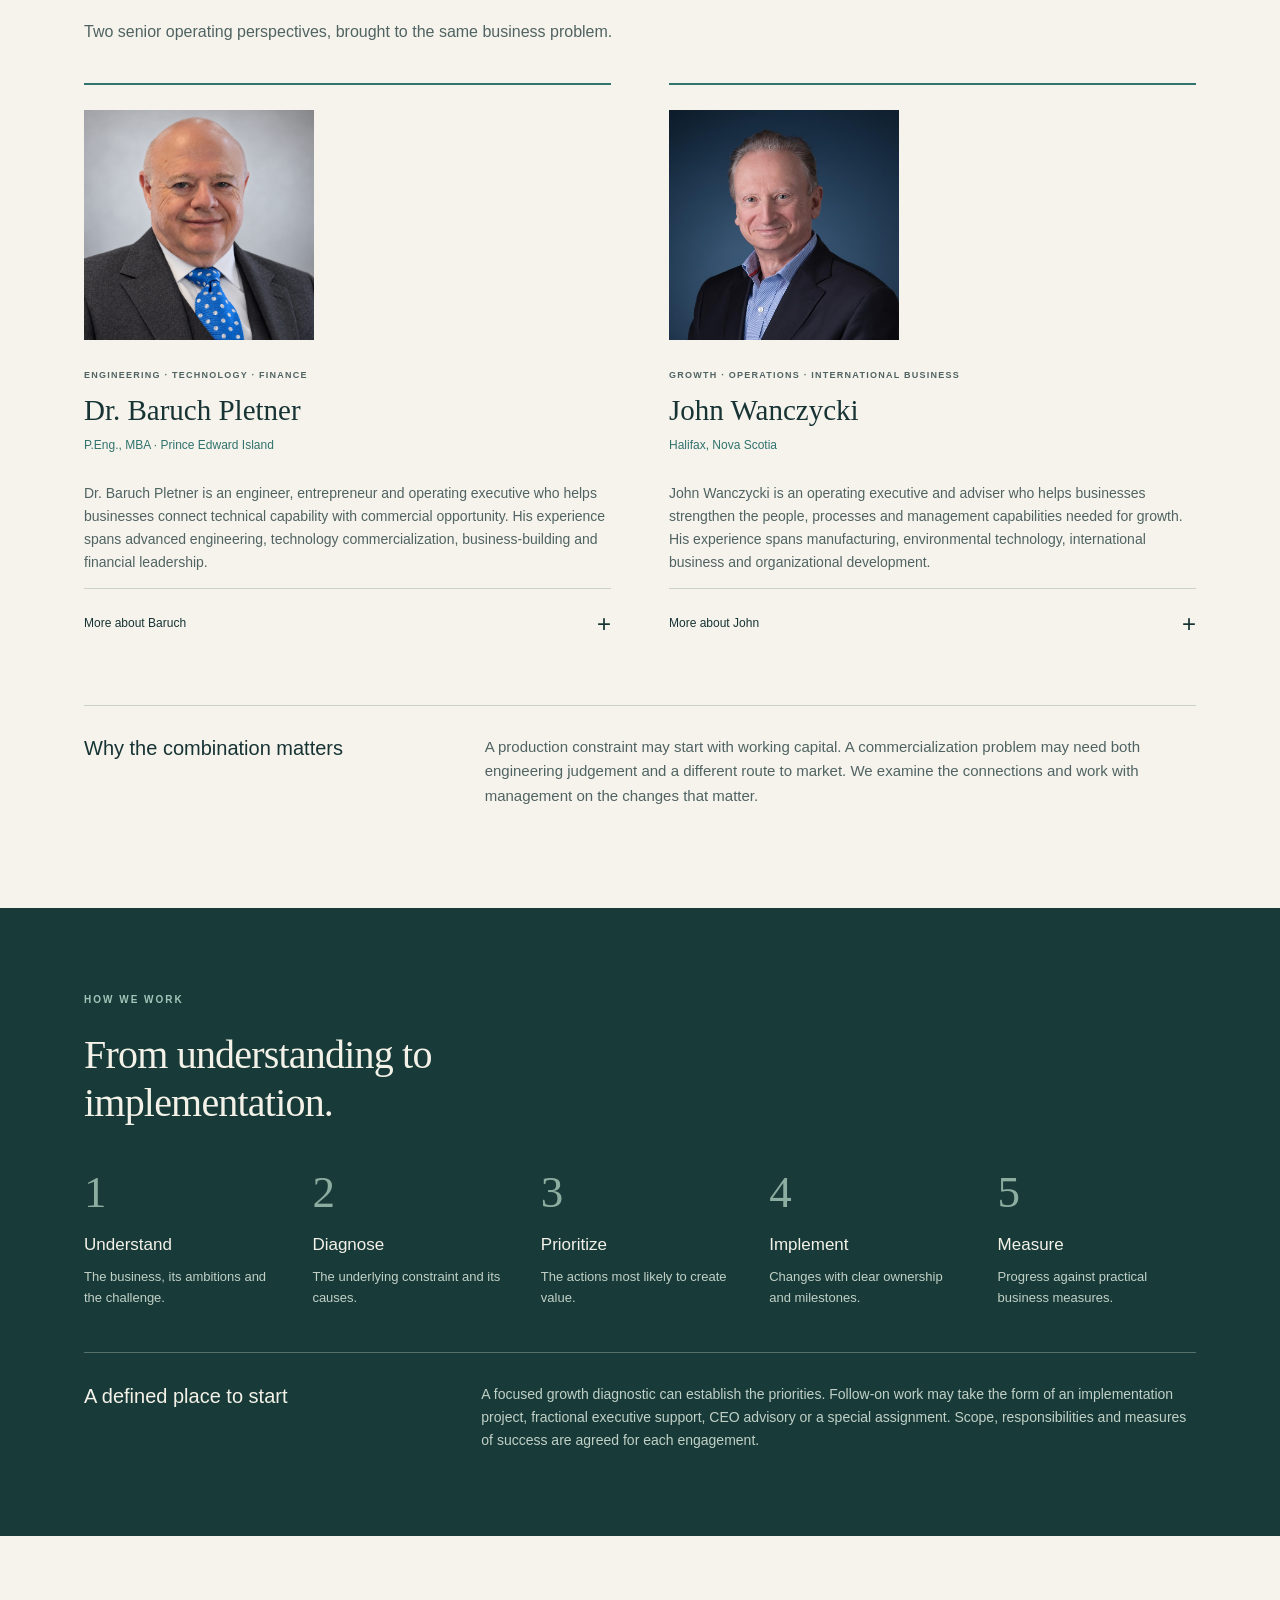
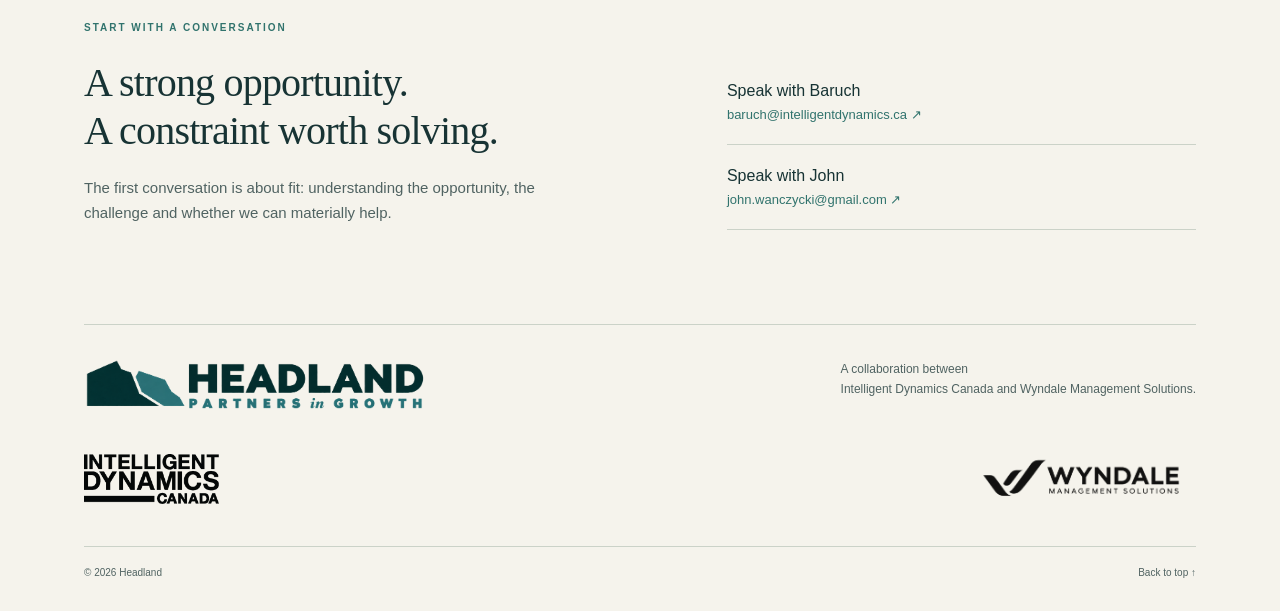
==== commit 78ec566c: "Finalize Headland launch and streamline services from partner feedback" ====
--- a/index.html
+++ b/index.html
@@ -1,7 +1,7 @@
 <!doctype html>
-<html lang="en"><head><meta charset="utf-8"><meta name="viewport" content="width=device-width,initial-scale=1"><meta name="robots" content="noindex,nofollow"><title>Headland — Partners in Growth</title><link rel="stylesheet" href="style.css?v=portraits1"><meta name="description" content="Headland Growth Partners — a first-pass website concept for discussion."><meta property="og:title" content="Headland — Partners in Growth"><meta property="og:description" content="Building value. Accelerating growth. Website concept for discussion."><meta property="og:type" content="website"><meta property="og:url" content="https://bpletner.github.io/headland-preview/"></head><body>
-<div class="draft">WEBSITE CONCEPT · FOR DISCUSSION · 17 OCTOBER 2026</div>
-<header><a class="brand" href="#home" aria-label="Headland Growth Partners home"><img src="assets/headland-coast.png?v=partners-in-growth" alt="Headland — Partners in Growth coastal logo" width="2048" height="768"></a><nav aria-label="Main navigation"><a href="#approach">Our approach</a><a href="#services">What we do</a><a href="#people">Who we are</a><a class="navcta" href="#conversation">Let’s talk ↗</a></nav></header>
+<html lang="en"><head><meta charset="utf-8"><meta name="viewport" content="width=device-width,initial-scale=1"><meta name="robots" content="index,follow"><title>Headland — Partners in Growth</title><link rel="stylesheet" href="style.css?v=portraits1"><meta name="description" content="Headland helps owners and management teams build value, strengthen operations and accelerate growth."><meta property="og:title" content="Headland — Partners in Growth"><meta property="og:description" content="Building value. Accelerating growth. Senior experience in engineering, finance, operations and international business."><meta property="og:type" content="website"><meta property="og:url" content="https://bpletner.github.io/headland-preview/"><link rel="canonical" href="https://bpletner.github.io/headland-preview/"></head><body>
+
+<header><a class="brand" href="#home" aria-label="Headland — Partners in Growth home"><img src="assets/headland-coast.png?v=partners-in-growth" alt="Headland — Partners in Growth coastal logo" width="2048" height="768"></a><nav aria-label="Main navigation"><a href="#approach">Our approach</a><a href="#services">What we do</a><a href="#people">Who we are</a><a class="navcta" href="#conversation">Let’s talk ↗</a></nav></header>
 <main><section class="hero wrap" id="home"><div class="hero-copy"><p class="eyebrow">SENIOR EXPERIENCE. PRACTICAL PROGRESS.</p><h1>Building value.<br><em>Accelerating<br>growth.</em></h1><p class="lead">Growth creates opportunity.<br>It also exposes constraints.</p><p>We work alongside owners and management teams to identify what is holding the business back, establish priorities and help make the changes happen.</p><a class="button" href="#approach">Find your next step <span>↗</span></a></div><div class="hero-partners"><p class="eyebrow">YOUR PARTNERS IN GROWTH</p><div class="partner-pair"><a href="#baruch"><img src="assets/baruch-pletner.png" alt="Dr. Baruch Pletner" width="1254" height="1254"><h2>Dr. Baruch Pletner</h2><p>Engineering, technology<br>and finance</p></a><a href="#john"><img src="assets/john-wanczycki.jpg" alt="John Wanczycki" width="835" height="835"><h2>John Wanczycki</h2><p>Operations, growth<br>and international business</p></a></div><p class="partner-intro">Working alongside you, from the first conversation to implementation.</p><a class="meet-partners" href="#people">Get to know us ↗</a></div></section>
 <section class="questions"><div class="wrap"><p class="eyebrow">THREE QUESTIONS. ONE BUSINESS.</p><div class="question-grid"><article><span>01</span><h2>Where is value being created—or lost?</h2></article><article><span>02</span><h2>What is holding growth back?</h2></article><article><span>03</span><h2>What needs to change to scale well?</h2></article></div></div></section>
 <section class="wrap section" id="approach"><div class="section-intro"><p class="eyebrow">WHEN GROWTH GETS COMPLICATED</p><h2>A strong foundation.<br>A new set of challenges.</h2><p>Demand, technology and ambition may already be there. The next step is building the capacity to capture their value.</p></div><div class="signals"><article><b>Opportunity is outrunning capacity.</b><p>Demand is growing, but production, delivery or engineering resources cannot keep pace.</p></article><article><b>Too much rests with the CEO.</b><p>Decisions bottleneck at the top; roles, delegation and accountability need to evolve.</p></article><article><b>Revenue is rising. Cash is tighter.</b><p>Pricing, margins, working capital or project execution need a closer look.</p></article><article><b>Good technology is not enough.</b><p>Commercialization is slow, custom work is hard to scale or market priorities remain unclear.</p></article></div><p class="sector-line">Technology · Manufacturing · Industrial businesses · Ocean and clean technology · Knowledge-intensive services</p></section>
@@ -9,14 +9,14 @@
 <details open><summary><span>01</span><h3>Growth & commercialization</h3><i>+</i></summary><div class="detail"><p>Choose the opportunities worth pursuing and turn technical capability into a commercially viable offer.</p><ul><li>Growth priorities, market selection and business-model scalability</li><li>Customer segmentation, positioning, channels and strategic alliances</li><li>Product strategy, technology-to-market planning and investment readiness</li></ul></div></details>
 <details><summary><span>02</span><h3>Operations & organization</h3><i>+</i></summary><div class="detail"><p>Build the operating capacity and management structure needed for the next stage.</p><ul><li>Capacity, workflow, productivity and project execution</li><li>Roles, accountability, delegation and management systems</li><li>Leadership capacity, succession planning and change implementation</li><li>Supply-chain priorities and business requirements for ERP systems</li></ul></div></details>
 <details><summary><span>03</span><h3>Finance & performance</h3><i>+</i></summary><div class="detail"><p>Connect growth decisions to cash, margins and the resources required to deliver.</p><ul><li>Cash flow, working capital, pricing and margin analysis</li><li>Financial models, capital allocation and investment decisions</li><li>Performance measures and management reporting</li><li>Government growth programs and funding readiness</li></ul></div></details>
-<details><summary><span>04</span><h3>Engineering & technology management</h3><i>+</i></summary><div class="detail"><p>Bring senior technical judgement to engineering decisions, delivery and resource planning.</p><ul><li>Engineering design and technical problem-solving</li><li>R&D leadership, technology roadmaps and technical due diligence</li><li>Engineering capacity, critical-project oversight and product development</li><li>AI-enabled engineering productivity, aligned with business priorities</li></ul></div></details>
-<details><summary><span>05</span><h3>Digital systems, websites & practical AI</h3><i>+</i></summary><div class="detail"><p>Use practical technology to improve how the business works and how customers engage with it.</p><ul><li>Business websites and digital customer journeys</li><li>AI-enabled customer engagement and concierge experiences</li><li>Workflow automation and business IT improvements</li><li>Technology selection and implementation planning</li></ul><p class="fine">Delivery draws on IDC capability, with specialist support where the assignment requires it.</p></div></details>
+<details><summary><span>04</span><h3>Engineering & technology management</h3><i>+</i></summary><div class="detail"><p>Bring senior technical judgement to engineering decisions, delivery and resource planning.</p><ul><li>Engineering design and technical problem-solving</li><li>R&D leadership, technology roadmaps and technical due diligence</li><li>Engineering capacity, critical-project oversight and product development</li><li>AI-enabled engineering productivity, aligned with business priorities</li><li>Intellectual property priorities, protection and licensing strategy</li><li>Business and technical inputs for specialist IP advisers</li></ul><p class="fine">IP support covers business and technology strategy. Legal opinions, patent prosecution and legal drafting are provided by qualified external professionals.</p></div></details>
+<details><summary><span>05</span><h3>Digital Capability &amp; AI</h3><i>+</i></summary><div class="detail"><p>Improve business productivity and customer engagement through carefully selected AI tools and digital operating systems.</p><ul><li>AI adoption priorities linked to measurable business outcomes</li><li>AI-enabled customer engagement and concierge experiences</li><li>Workflow automation and business IT improvements</li><li>Technology selection and implementation planning</li></ul><p class="fine">Where specialized technical capability is required, we draw on Intelligent Dynamics Canada and other trusted specialists.</p></div></details>
 <details><summary><span>06</span><h3>International growth & strategic alliances</h3><i>+</i></summary><div class="detail"><p>Pursue international opportunities when they fit the company’s strategy and operating readiness.</p><ul><li>Export readiness and market prioritization</li><li>Representatives, distributors and commercial partnerships</li><li>Resource requirements, market-entry risks and mitigation</li><li>Alignment of international growth with internal capacity</li></ul></div></details>
-<details><summary><span>07</span><h3>Intellectual property strategy</h3><i>+</i></summary><div class="detail"><p>Connect intellectual property decisions to product development, commercialization and business value.</p><ul><li>Identify strategically important know-how and IP priorities</li><li>Support commercial decisions about protection and licensing</li><li>Prepare business and technical inputs for specialist IP advisers</li></ul><p class="fine">Business and technology strategy only. Legal opinions, patent prosecution and legal drafting are provided by qualified external professionals.</p></div></details></div><div class="specialists"><b>Specialists, when the work calls for them.</b><p>We coordinate additional expertise in HR, specialized engineering, regulatory and quality matters, ERP, cybersecurity, legal, tax, financing and M&A—keeping the work connected to the business objective.</p></div></div></section>
-<section class="wrap section" id="people"><div class="section-intro"><p class="eyebrow">WHO WE ARE</p><h2>Complementary experience.<br>One integrated approach.</h2><p>Two senior operating perspectives, brought to the same business problem.</p></div><div class="people-grid"><article class="person" id="baruch"><img class="bio-portrait" src="assets/baruch-pletner.png" alt="Dr. Baruch Pletner" width="1254" height="1254" loading="lazy"><p class="eyebrow">ENGINEERING · TECHNOLOGY · FINANCE</p><h3>Dr. Baruch Pletner</h3><p class="credentials">P.Eng., MBA · Prince Edward Island</p><p>Dr. Baruch Pletner is an engineer, entrepreneur and operating executive who helps businesses connect technical capability with commercial opportunity. His experience spans advanced engineering, technology commercialization, business-building and financial leadership.</p><details><summary>More about Baruch <i>+</i></summary><p>Baruch holds a doctorate in Aerospace Engineering from the Technion–Israel Institute of Technology and an MBA from Northeastern University’s D’Amore-McKim School of Business, with an accounting concentration. At MIT spin-off Active Control eXperts, he progressed from Senior Engineer to Senior Program Manager and Director of Lithography Applications, developing both the technical and commercial sides of the business. Following its acquisition by Cymer, he continued in senior technical leadership in the semiconductor-equipment industry.</p><p>He subsequently founded IPTRADE Inc., building an engineering-services and technology business serving the semiconductor sector while remaining directly involved in development. His work has contributed to multiple patents in vibration control, sensing and piezoelectric systems. He brings decades of experience integrating intellectual property strategy with product development and commercialization.</p><p>Since moving to Atlantic Canada, Baruch’s work has included technology leadership, R&amp;D management and major-project delivery. He helped lead recovery of the Summerside Sunbank solar and battery-storage project, overseeing an approximately $50 million budget and an organization of more than 100 people. As Chief Operating and Financial Officer of Rubber Ring Creative, he has helped build the business while overseeing its operating and financial functions.</p><p>His international experience includes extensive work in the United States and Japan, principally with Nikon and also with Honda R&amp;D, Toshiba, Arakawa and Canon. Through Intelligent Dynamics Canada, he combines hands-on engineering and senior technology advice with practical applications of AI to engineering productivity and business operations.</p><p>At Headland, Baruch brings an engineer’s and business-builder’s perspective: assessing what can work, what makes commercial sense and how to organize the resources needed to turn technology into sustainable business value.</p></details></article><article class="person" id="john"><img class="bio-portrait" src="assets/john-wanczycki.jpg" alt="John Wanczycki" width="835" height="835" loading="lazy"><p class="eyebrow">GROWTH · OPERATIONS · INTERNATIONAL BUSINESS</p><h3>John Wanczycki</h3><p class="credentials">Halifax, Nova Scotia</p><p>John Wanczycki is an operating executive and adviser who helps businesses strengthen the people, processes and management capabilities needed for growth. His experience spans manufacturing, environmental technology, international business and organizational development.</p><details><summary>More about John <i>+</i></summary><p>From 2016 to 2024, John served as Chief Operating Officer of Trecan Combustion Limited, a Nova Scotia manufacturer of specialized industrial equipment serving international markets. Working closely with the CEO and owner, he helped guide significant growth, expand operating capacity and strengthen management systems while addressing supply-chain challenges, market development and senior-management transitions.</p><p>His international experience includes senior assignments in 17 countries across five continents. Advising international financial institutions, including the World Bank, and national governments, he has helped plan, assess or conduct due diligence on initiatives with an aggregate value exceeding US$400 million. These assignments have involved technology commercialization, strategic alliances, environmental technologies, infrastructure and major projects.</p><p>Earlier roles included Vice President, International Development at the Ontario Centre for Environmental Technology Advancement, and Chair and President of the Environmental Services Association of Nova Scotia and the Maritimes. His strategy and public-policy work in Ottawa and Washington, D.C., also informs his understanding of government programs and how businesses can secure support for growth.</p><p>John mentors technology ventures through Creative Destruction Lab–Atlantic at Dalhousie University, serves on the board of the Scotia Festival of Music and contributes to the Halifax Chamber of Commerce Government Policy Committee.</p><p>At Headland, John brings an operator’s perspective: identifying what is constraining progress, connecting strategy with day-to-day execution and helping owners and management teams build the capacity for their next stage of growth.</p></details></article></div><div class="combination"><h3>Why the combination matters</h3><p>A production constraint may start with working capital. A commercialization problem may need both engineering judgement and a different route to market. We examine the connections and work with management on the changes that matter.</p></div></section>
+</div><div class="specialists"><b>Specialists, when the work calls for them.</b><p>We coordinate additional expertise in HR, specialized engineering, regulatory and quality matters, ERP, cybersecurity, legal, tax, financing and M&A—keeping the work connected to the business objective.</p></div></div></section>
+<section class="wrap section" id="people"><div class="section-intro"><p class="eyebrow">WHO WE ARE</p><h2>Complementary experience.<br>One integrated approach.</h2><p>Two senior operating perspectives, brought to the same business problem.</p></div><div class="people-grid"><article class="person" id="baruch"><img class="bio-portrait" src="assets/baruch-pletner.png" alt="Dr. Baruch Pletner" width="1254" height="1254" loading="lazy"><p class="eyebrow">ENGINEERING · TECHNOLOGY · FINANCE</p><h3>Dr. Baruch Pletner</h3><p class="credentials">P.Eng., MBA · Prince Edward Island</p><p>Dr. Baruch Pletner is an engineer, entrepreneur and operating executive who helps businesses connect technical capability with commercial opportunity. His experience spans advanced engineering, technology commercialization, business-building and financial leadership.</p><details><summary>More about Baruch <i>+</i></summary><p>Baruch holds a doctorate in Aerospace Engineering from the Technion–Israel Institute of Technology and an MBA from Northeastern University’s D’Amore-McKim School of Business, with an accounting concentration. At MIT spin-off Active Control eXperts, he progressed from Senior Engineer to Senior Program Manager and Director of Lithography Applications, developing both the technical and commercial sides of the business. Following its acquisition by Cymer, he continued in senior technical leadership in the semiconductor-equipment industry.</p><p>He subsequently founded IPTRADE Inc., building an engineering-services and technology business serving the semiconductor sector while remaining directly involved in development. His work has contributed to multiple patents in vibration control, sensing and piezoelectric systems. He brings decades of experience integrating intellectual property strategy with product development and commercialization.</p><p>Since moving to Atlantic Canada, Baruch’s work has included technology leadership, R&amp;D management and major-project delivery. He helped lead recovery of the Summerside Sunbank solar and battery-storage project, overseeing an approximately $50 million budget and an organization of more than 100 people. As Chief Operating and Financial Officer of Rubber Ring Creative, he has helped build the business while overseeing its operating and financial functions.</p><p>His international experience includes extensive work in the United States and Japan, principally with Nikon and also with Honda R&amp;D, Toshiba, Arakawa and Canon. Through Intelligent Dynamics Canada, he combines hands-on engineering and senior technology advice with practical applications of AI to engineering productivity and business operations.</p><p>At Headland, Baruch brings an engineer’s and business-builder’s perspective: assessing what can work, what makes commercial sense and how to organize the resources needed to turn technology into sustainable business value.</p></details></article><article class="person" id="john"><img class="bio-portrait" src="assets/john-wanczycki.jpg" alt="John Wanczycki" width="835" height="835" loading="lazy"><p class="eyebrow">GROWTH · OPERATIONS · INTERNATIONAL BUSINESS</p><h3>John Wanczycki</h3><p class="credentials">Halifax, Nova Scotia</p><p>John Wanczycki is an operating executive and adviser who helps businesses strengthen the people, processes and management capabilities needed for growth. His experience spans manufacturing, environmental technology, international business and organizational development.</p><details><summary>More about John <i>+</i></summary><p>From 2016 to 2024, John served as Chief Operating Officer of Trecan Combustion Limited, a Nova Scotia manufacturer of specialized industrial equipment serving international markets. Working closely with the CEO and owner, he helped guide significant growth, expand operating capacity and strengthen management systems while addressing supply-chain challenges, market development and senior-management transitions.</p><p>His international experience includes senior assignments in 17 countries across five continents. Advising international financial institutions, including the World Bank, and national governments, he has helped plan, assess or conduct due diligence on initiatives with an aggregate value exceeding US$400 million. These assignments have involved technology commercialization, strategic alliances, environmental technologies, infrastructure and major projects.</p><p>Earlier roles included Vice President, International Development at the Ontario Centre for Environmental Technology Advancement, and Chair and President of the Environmental Services Association of Nova Scotia and the Maritimes. His strategy and public-policy work in Ottawa and Washington, D.C., also informs his understanding of government programs and how businesses can secure support for growth.</p><p>John mentors technology ventures through Creative Destruction Lab–Atlantic at Dalhousie University, serves on the board of the Scotia Festival of Music and contributes to the Halifax Chamber of Commerce Government Policy Committee.</p><p>He has guest lectured in international management at North American master’s programs and the Chinese Academy of Sciences.</p><p>At Headland, John brings an operator’s perspective: identifying what is constraining progress, connecting strategy with day-to-day execution and helping owners and management teams build the capacity for their next stage of growth.</p></details></article></div><div class="combination"><h3>Why the combination matters</h3><p>A production constraint may start with working capital. A commercialization problem may need both engineering judgement and a different route to market. We examine the connections and work with management on the changes that matter.</p></div></section>
 <section class="method"><div class="wrap section"><p class="eyebrow">HOW WE WORK</p><h2>From understanding to implementation.</h2><div class="steps"><article><span>1</span><h3>Understand</h3><p>The business, its ambitions and the challenge.</p></article><article><span>2</span><h3>Diagnose</h3><p>The underlying constraint and its causes.</p></article><article><span>3</span><h3>Prioritize</h3><p>The actions most likely to create value.</p></article><article><span>4</span><h3>Implement</h3><p>Changes with clear ownership and milestones.</p></article><article><span>5</span><h3>Measure</h3><p>Progress against practical business measures.</p></article></div><div class="engagements"><h3>A defined place to start</h3><p>A focused growth diagnostic can establish the priorities. Follow-on work may take the form of an implementation project, fractional executive support, CEO advisory or a special assignment. Scope, responsibilities and measures of success are agreed for each engagement.</p></div></div></section>
-<section class="wrap section contact" id="conversation"><div><p class="eyebrow">START WITH A CONVERSATION</p><h2>A strong opportunity.<br>A constraint worth solving.</h2><p>The first conversation is about fit: understanding the opportunity, the challenge and whether we can materially help.</p></div><div class="contact-options"><a href="mailto:baruch@intelligentdynamics.ca"><strong>Speak with Baruch</strong><span>baruch@intelligentdynamics.ca ↗</span></a><a href="mailto:john.wanczycki@gmail.com"><strong>Speak with John</strong><span>john.wanczycki@gmail.com ↗</span></a><small>Existing business contacts used for this review concept.</small></div></section></main>
-<footer class="wrap"><div class="footer-top"><div class="brand"><img src="assets/headland-coast.png?v=partners-in-growth" alt="Headland — Partners in Growth coastal logo" width="2048" height="768"></div><p>A proposed collaboration between<br>Intelligent Dynamics Canada and Wyndale Management Solutions.</p></div><div class="partner-logos"><img src="assets/idc.png" alt="Intelligent Dynamics Canada"><img src="assets/wyndale.png" alt="Wyndale Management Solutions Pathway logo"></div><div class="footer-bottom"><span>First-pass website concept · For partner discussion</span><span>Prepared for Baruch and John</span></div></footer>
+<section class="wrap section contact" id="conversation"><div><p class="eyebrow">START WITH A CONVERSATION</p><h2>A strong opportunity.<br>A constraint worth solving.</h2><p>The first conversation is about fit: understanding the opportunity, the challenge and whether we can materially help.</p></div><div class="contact-options"><a href="mailto:baruch@intelligentdynamics.ca"><strong>Speak with Baruch</strong><span>baruch@intelligentdynamics.ca ↗</span></a><a href="mailto:john.wanczycki@gmail.com"><strong>Speak with John</strong><span>john.wanczycki@gmail.com ↗</span></a></div></section></main>
+<footer class="wrap"><div class="footer-top"><div class="brand"><img src="assets/headland-coast.png?v=partners-in-growth" alt="Headland — Partners in Growth coastal logo" width="2048" height="768"></div><p>A collaboration between<br>Intelligent Dynamics Canada and Wyndale Management Solutions.</p></div><div class="partner-logos"><img src="assets/idc.png" alt="Intelligent Dynamics Canada"><img src="assets/wyndale.png" alt="Wyndale Management Solutions Pathway logo"></div><div class="footer-bottom"><span>© 2026 Headland</span><a href="#home">Back to top ↑</a></div></footer>
 </body></html>
 
 
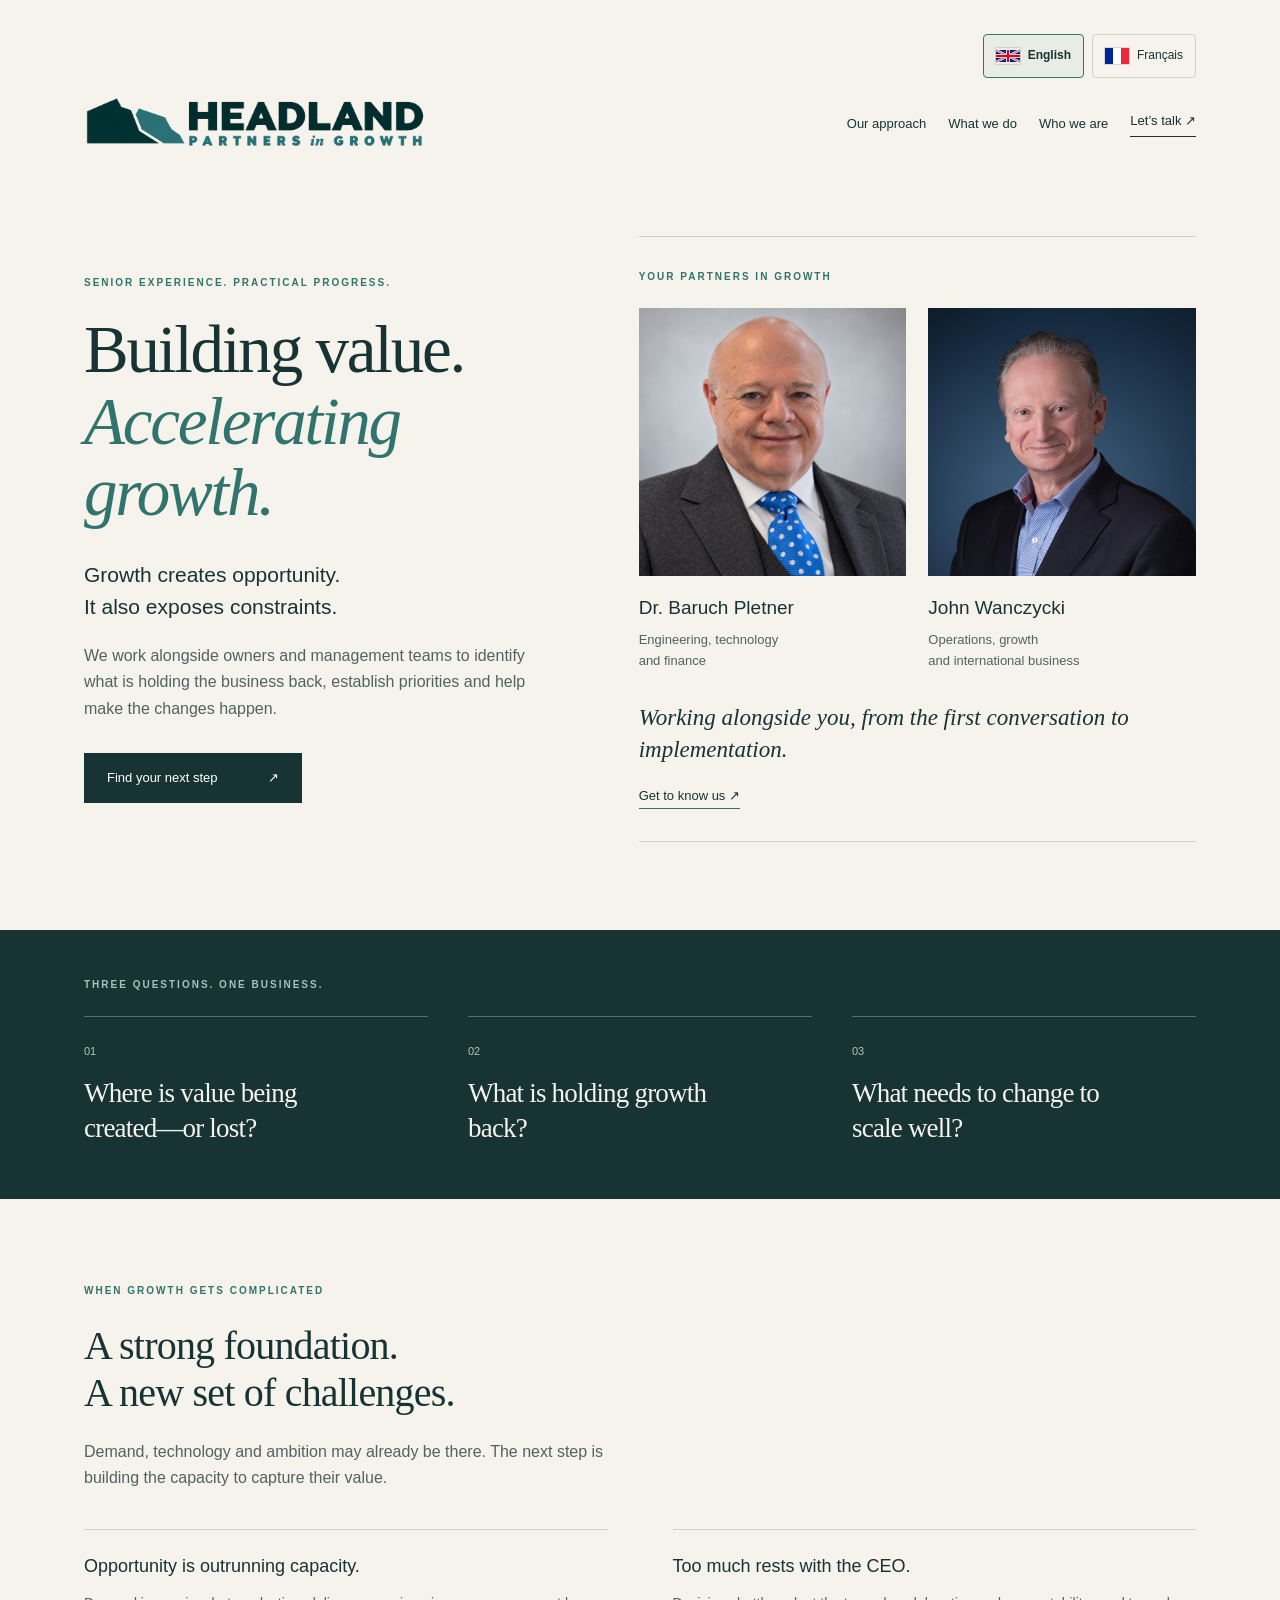
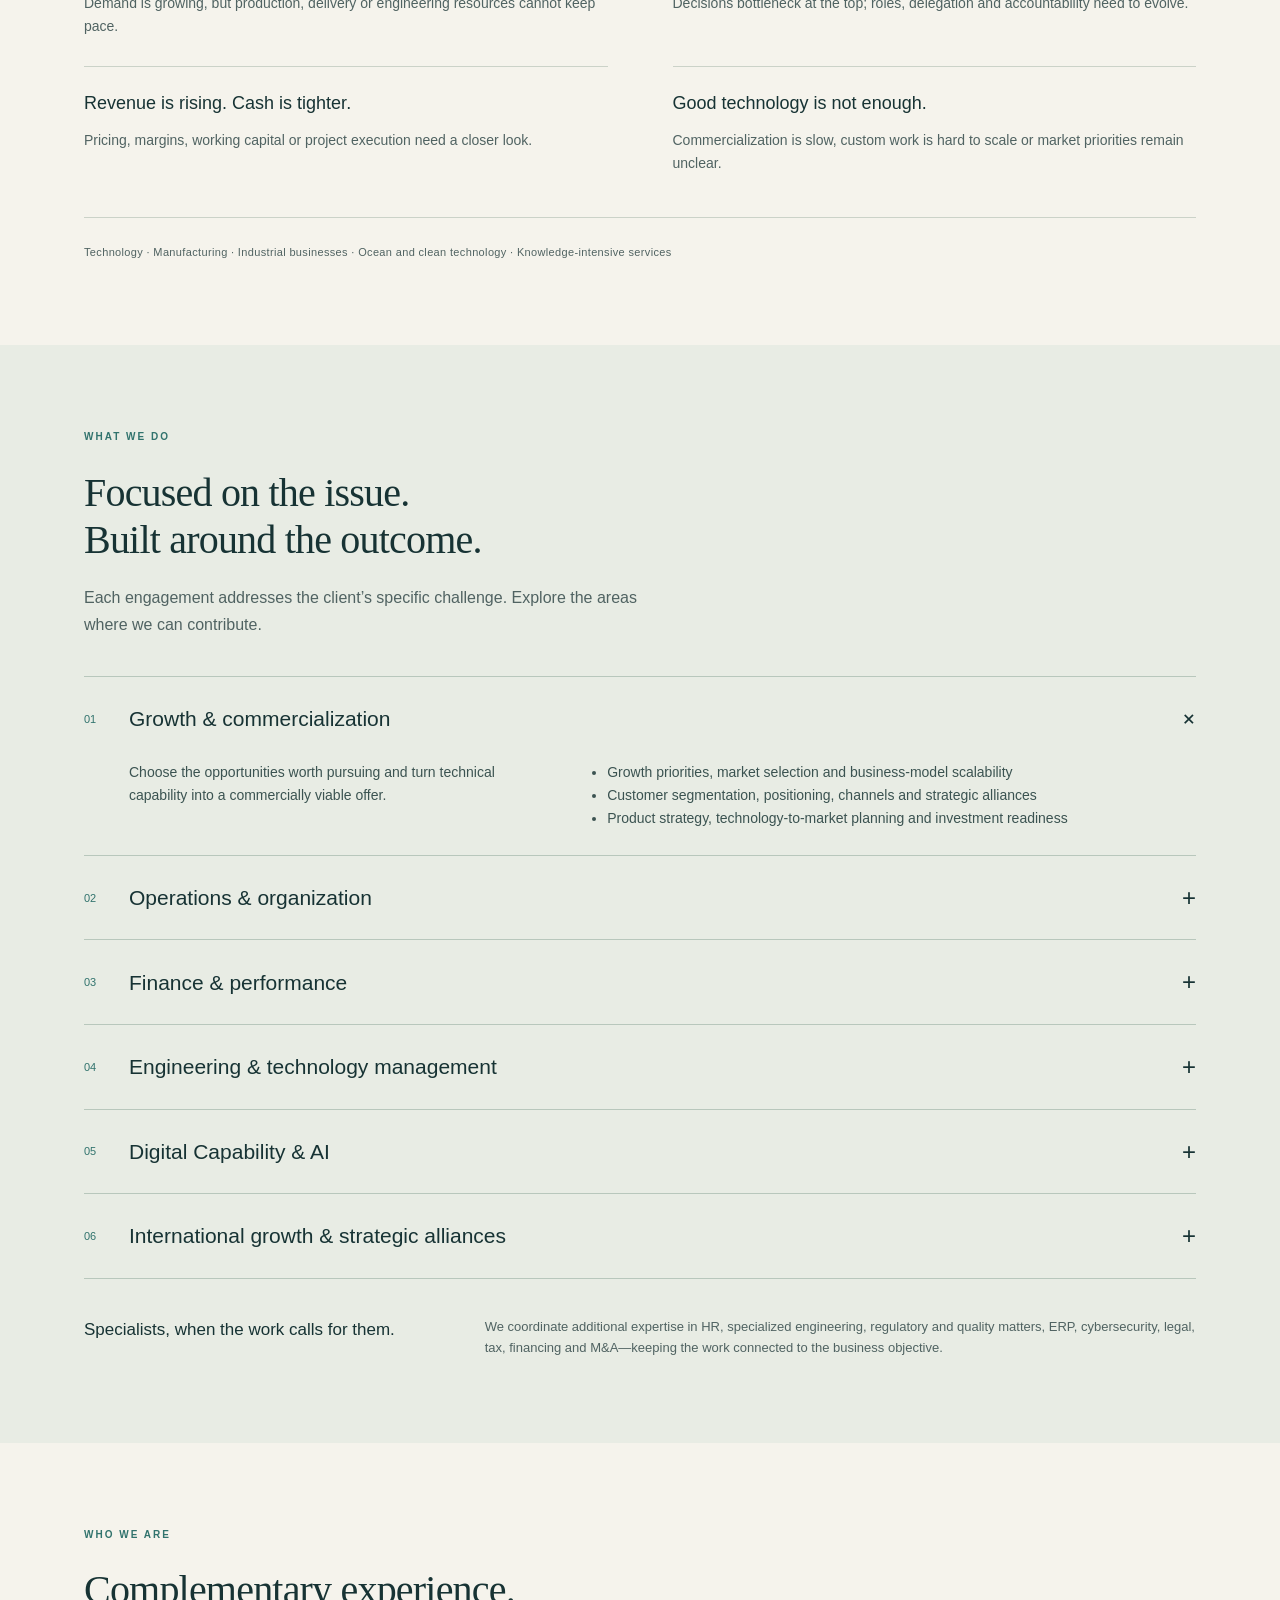
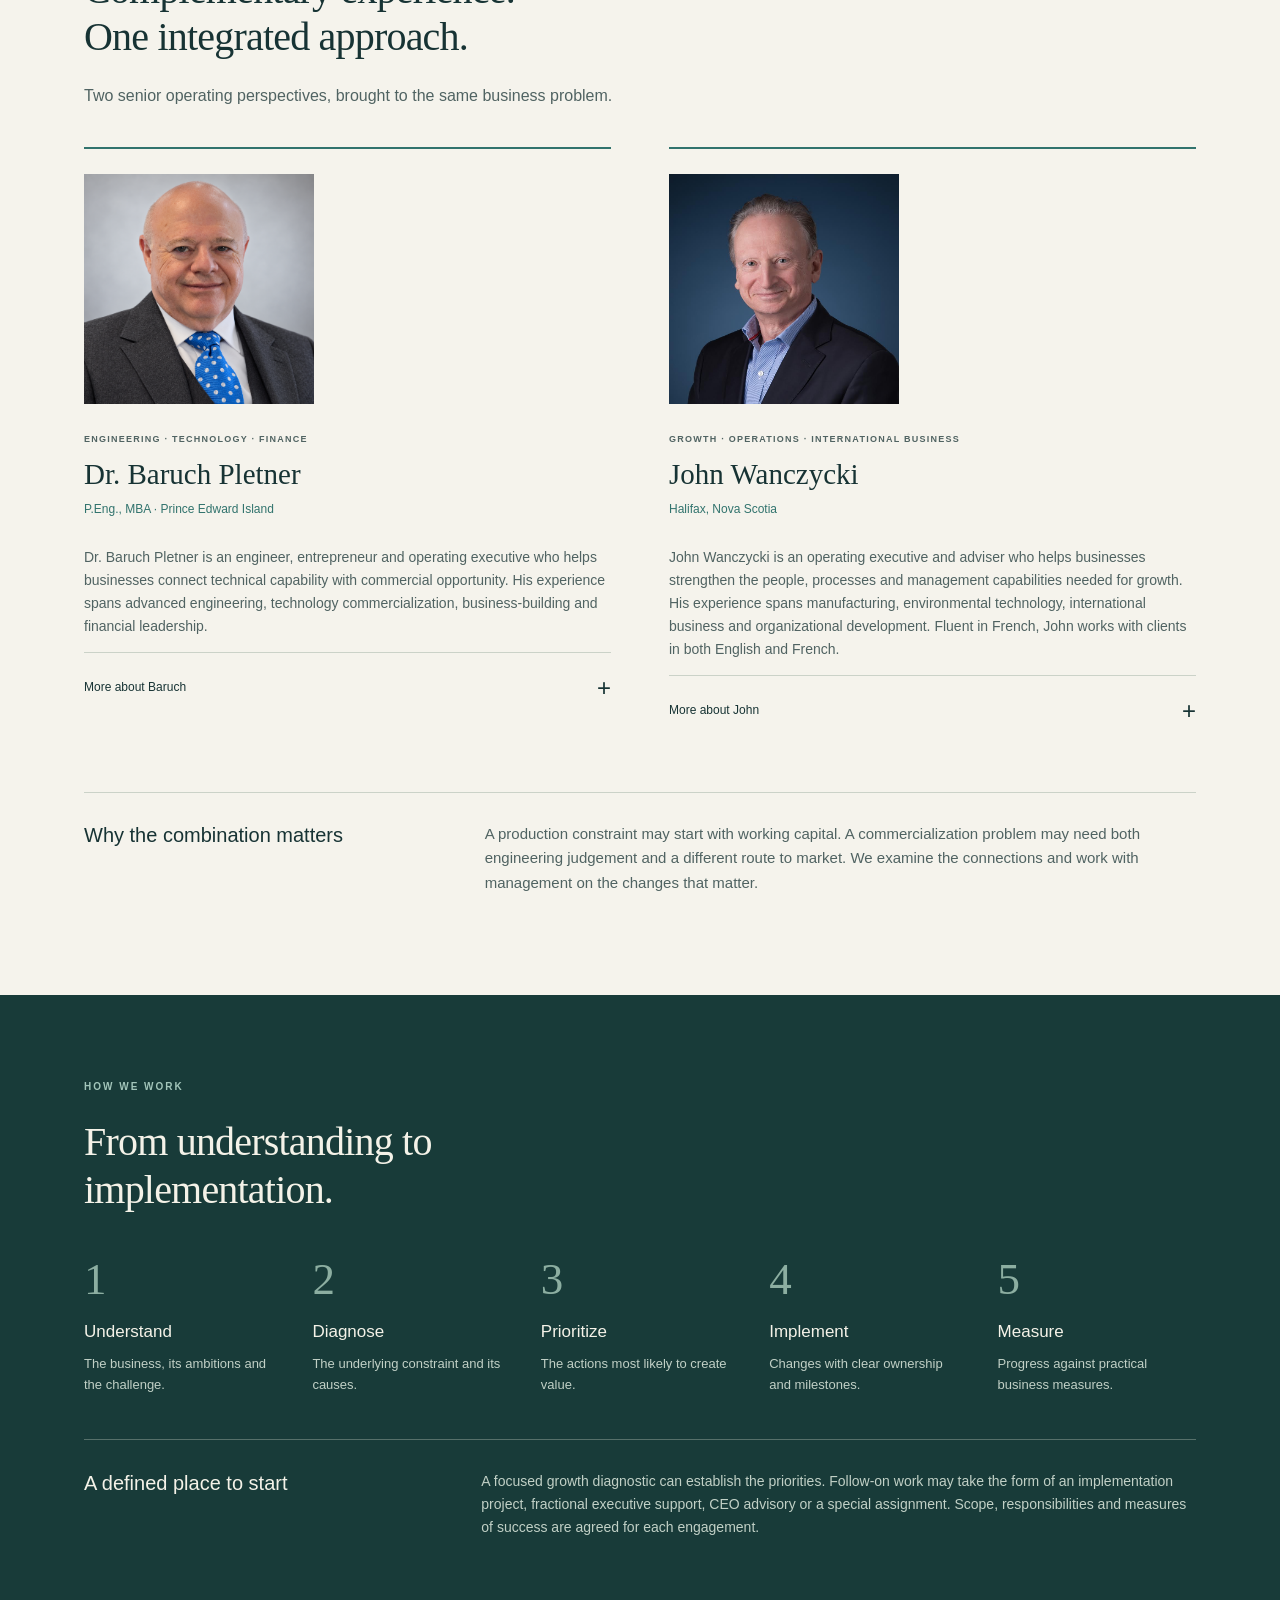
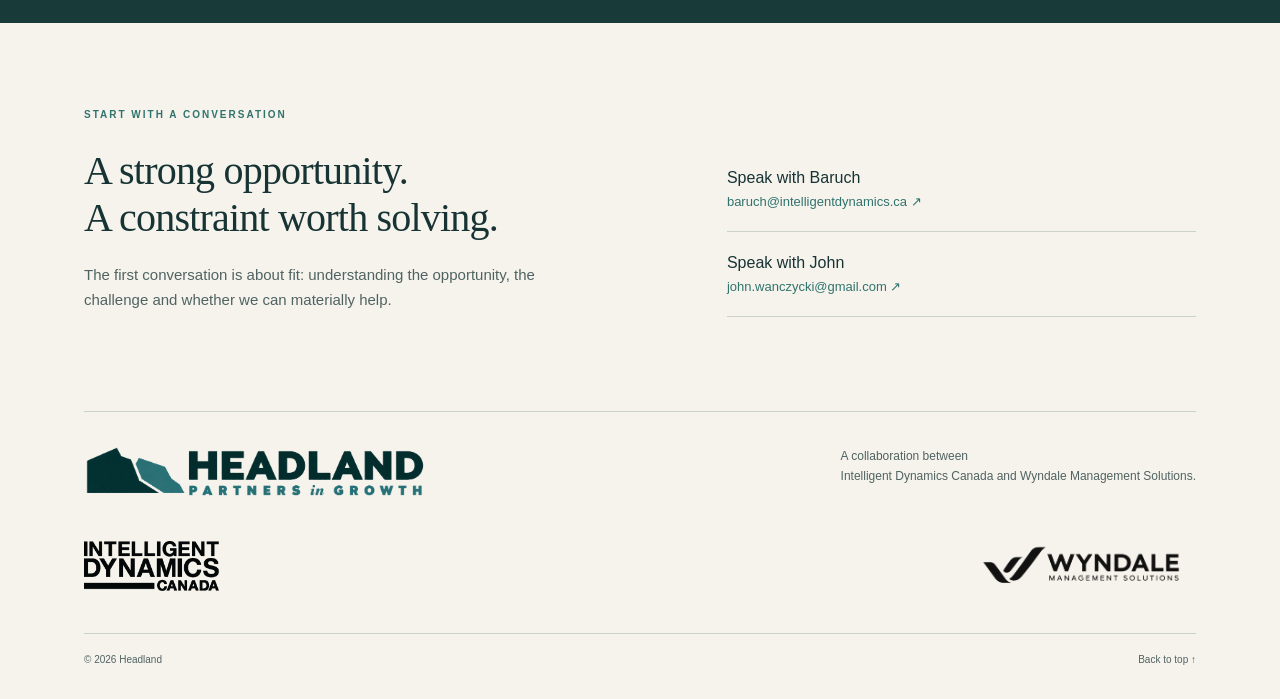
==== commit 9f589190: "Add complete French site and accessible flag language switch" ====
--- a/index.html
+++ b/index.html
@@ -1,7 +1,7 @@
 <!doctype html>
-<html lang="en"><head><meta charset="utf-8"><meta name="viewport" content="width=device-width,initial-scale=1"><meta name="robots" content="index,follow"><title>Headland — Partners in Growth</title><link rel="stylesheet" href="style.css?v=portraits1"><meta name="description" content="Headland helps owners and management teams build value, strengthen operations and accelerate growth."><meta property="og:title" content="Headland — Partners in Growth"><meta property="og:description" content="Building value. Accelerating growth. Senior experience in engineering, finance, operations and international business."><meta property="og:type" content="website"><meta property="og:url" content="https://bpletner.github.io/headland-preview/"><link rel="canonical" href="https://bpletner.github.io/headland-preview/"></head><body>
+<html lang="en"><head><meta charset="utf-8"><meta name="viewport" content="width=device-width,initial-scale=1"><meta name="robots" content="index,follow"><title>Headland — Partners in Growth</title><link rel="stylesheet" href="style.css?v=bilingual1"><meta name="description" content="Headland helps owners and management teams build value, strengthen operations and accelerate growth."><meta property="og:title" content="Headland — Partners in Growth"><meta property="og:description" content="Building value. Accelerating growth. Senior experience in engineering, finance, operations and international business."><meta property="og:type" content="website"><meta property="og:url" content="https://headlandpartners.ca/"><link rel="canonical" href="https://headlandpartners.ca/"><link rel="alternate" hreflang="en" href="https://headlandpartners.ca/"><link rel="alternate" hreflang="fr" href="https://headlandpartners.ca/fr.html"><link rel="alternate" hreflang="x-default" href="https://headlandpartners.ca/"></head><body>
 
-<header><a class="brand" href="#home" aria-label="Headland — Partners in Growth home"><img src="assets/headland-coast.png?v=partners-in-growth" alt="Headland — Partners in Growth coastal logo" width="2048" height="768"></a><nav aria-label="Main navigation"><a href="#approach">Our approach</a><a href="#services">What we do</a><a href="#people">Who we are</a><a class="navcta" href="#conversation">Let’s talk ↗</a></nav></header>
+<header><div class="language-switch" role="navigation" aria-label="Choose language"><a href="/" lang="en" hreflang="en" aria-current="page"><svg viewBox="0 0 60 30" aria-hidden="true" focusable="false"><clipPath id="uk-clip"><path d="M0 0h60v30H0z"/></clipPath><g clip-path="url(#uk-clip)"><path fill="#012169" d="M0 0h60v30H0z"/><path stroke="#fff" stroke-width="6" d="m0 0 60 30M60 0 0 30"/><path stroke="#c8102e" stroke-width="2" d="m0 0 60 30M60 0 0 30"/><path stroke="#fff" stroke-width="10" d="M30 0v30M0 15h60"/><path stroke="#c8102e" stroke-width="6" d="M30 0v30M0 15h60"/></g></svg><span>English</span></a><a href="/fr.html" lang="fr" hreflang="fr" ><svg viewBox="0 0 45 30" aria-hidden="true" focusable="false"><path fill="#002395" d="M0 0h15v30H0z"/><path fill="#fff" d="M15 0h15v30H15z"/><path fill="#ed2939" d="M30 0h15v30H30z"/></svg><span>Français</span></a></div><a class="brand" href="#home" aria-label="Headland — Partners in Growth home"><img src="assets/headland-coast.png?v=partners-in-growth" alt="Headland — Partners in Growth coastal logo" width="2048" height="768"></a><nav aria-label="Main navigation"><a href="#approach">Our approach</a><a href="#services">What we do</a><a href="#people">Who we are</a><a class="navcta" href="#conversation">Let’s talk ↗</a></nav></header>
 <main><section class="hero wrap" id="home"><div class="hero-copy"><p class="eyebrow">SENIOR EXPERIENCE. PRACTICAL PROGRESS.</p><h1>Building value.<br><em>Accelerating<br>growth.</em></h1><p class="lead">Growth creates opportunity.<br>It also exposes constraints.</p><p>We work alongside owners and management teams to identify what is holding the business back, establish priorities and help make the changes happen.</p><a class="button" href="#approach">Find your next step <span>↗</span></a></div><div class="hero-partners"><p class="eyebrow">YOUR PARTNERS IN GROWTH</p><div class="partner-pair"><a href="#baruch"><img src="assets/baruch-pletner.png" alt="Dr. Baruch Pletner" width="1254" height="1254"><h2>Dr. Baruch Pletner</h2><p>Engineering, technology<br>and finance</p></a><a href="#john"><img src="assets/john-wanczycki.jpg" alt="John Wanczycki" width="835" height="835"><h2>John Wanczycki</h2><p>Operations, growth<br>and international business</p></a></div><p class="partner-intro">Working alongside you, from the first conversation to implementation.</p><a class="meet-partners" href="#people">Get to know us ↗</a></div></section>
 <section class="questions"><div class="wrap"><p class="eyebrow">THREE QUESTIONS. ONE BUSINESS.</p><div class="question-grid"><article><span>01</span><h2>Where is value being created—or lost?</h2></article><article><span>02</span><h2>What is holding growth back?</h2></article><article><span>03</span><h2>What needs to change to scale well?</h2></article></div></div></section>
 <section class="wrap section" id="approach"><div class="section-intro"><p class="eyebrow">WHEN GROWTH GETS COMPLICATED</p><h2>A strong foundation.<br>A new set of challenges.</h2><p>Demand, technology and ambition may already be there. The next step is building the capacity to capture their value.</p></div><div class="signals"><article><b>Opportunity is outrunning capacity.</b><p>Demand is growing, but production, delivery or engineering resources cannot keep pace.</p></article><article><b>Too much rests with the CEO.</b><p>Decisions bottleneck at the top; roles, delegation and accountability need to evolve.</p></article><article><b>Revenue is rising. Cash is tighter.</b><p>Pricing, margins, working capital or project execution need a closer look.</p></article><article><b>Good technology is not enough.</b><p>Commercialization is slow, custom work is hard to scale or market priorities remain unclear.</p></article></div><p class="sector-line">Technology · Manufacturing · Industrial businesses · Ocean and clean technology · Knowledge-intensive services</p></section>
@@ -13,11 +13,11 @@
 <details><summary><span>05</span><h3>Digital Capability &amp; AI</h3><i>+</i></summary><div class="detail"><p>Improve business productivity and customer engagement through carefully selected AI tools and digital operating systems.</p><ul><li>AI adoption priorities linked to measurable business outcomes</li><li>AI-enabled customer engagement and concierge experiences</li><li>Workflow automation and business IT improvements</li><li>Technology selection and implementation planning</li></ul><p class="fine">Where specialized technical capability is required, we draw on Intelligent Dynamics Canada and other trusted specialists.</p></div></details>
 <details><summary><span>06</span><h3>International growth & strategic alliances</h3><i>+</i></summary><div class="detail"><p>Pursue international opportunities when they fit the company’s strategy and operating readiness.</p><ul><li>Export readiness and market prioritization</li><li>Representatives, distributors and commercial partnerships</li><li>Resource requirements, market-entry risks and mitigation</li><li>Alignment of international growth with internal capacity</li></ul></div></details>
 </div><div class="specialists"><b>Specialists, when the work calls for them.</b><p>We coordinate additional expertise in HR, specialized engineering, regulatory and quality matters, ERP, cybersecurity, legal, tax, financing and M&A—keeping the work connected to the business objective.</p></div></div></section>
-<section class="wrap section" id="people"><div class="section-intro"><p class="eyebrow">WHO WE ARE</p><h2>Complementary experience.<br>One integrated approach.</h2><p>Two senior operating perspectives, brought to the same business problem.</p></div><div class="people-grid"><article class="person" id="baruch"><img class="bio-portrait" src="assets/baruch-pletner.png" alt="Dr. Baruch Pletner" width="1254" height="1254" loading="lazy"><p class="eyebrow">ENGINEERING · TECHNOLOGY · FINANCE</p><h3>Dr. Baruch Pletner</h3><p class="credentials">P.Eng., MBA · Prince Edward Island</p><p>Dr. Baruch Pletner is an engineer, entrepreneur and operating executive who helps businesses connect technical capability with commercial opportunity. His experience spans advanced engineering, technology commercialization, business-building and financial leadership.</p><details><summary>More about Baruch <i>+</i></summary><p>Baruch holds a doctorate in Aerospace Engineering from the Technion–Israel Institute of Technology and an MBA from Northeastern University’s D’Amore-McKim School of Business, with an accounting concentration. At MIT spin-off Active Control eXperts, he progressed from Senior Engineer to Senior Program Manager and Director of Lithography Applications, developing both the technical and commercial sides of the business. Following its acquisition by Cymer, he continued in senior technical leadership in the semiconductor-equipment industry.</p><p>He subsequently founded IPTRADE Inc., building an engineering-services and technology business serving the semiconductor sector while remaining directly involved in development. His work has contributed to multiple patents in vibration control, sensing and piezoelectric systems. He brings decades of experience integrating intellectual property strategy with product development and commercialization.</p><p>Since moving to Atlantic Canada, Baruch’s work has included technology leadership, R&amp;D management and major-project delivery. He helped lead recovery of the Summerside Sunbank solar and battery-storage project, overseeing an approximately $50 million budget and an organization of more than 100 people. As Chief Operating and Financial Officer of Rubber Ring Creative, he has helped build the business while overseeing its operating and financial functions.</p><p>His international experience includes extensive work in the United States and Japan, principally with Nikon and also with Honda R&amp;D, Toshiba, Arakawa and Canon. Through Intelligent Dynamics Canada, he combines hands-on engineering and senior technology advice with practical applications of AI to engineering productivity and business operations.</p><p>At Headland, Baruch brings an engineer’s and business-builder’s perspective: assessing what can work, what makes commercial sense and how to organize the resources needed to turn technology into sustainable business value.</p></details></article><article class="person" id="john"><img class="bio-portrait" src="assets/john-wanczycki.jpg" alt="John Wanczycki" width="835" height="835" loading="lazy"><p class="eyebrow">GROWTH · OPERATIONS · INTERNATIONAL BUSINESS</p><h3>John Wanczycki</h3><p class="credentials">Halifax, Nova Scotia</p><p>John Wanczycki is an operating executive and adviser who helps businesses strengthen the people, processes and management capabilities needed for growth. His experience spans manufacturing, environmental technology, international business and organizational development.</p><details><summary>More about John <i>+</i></summary><p>From 2016 to 2024, John served as Chief Operating Officer of Trecan Combustion Limited, a Nova Scotia manufacturer of specialized industrial equipment serving international markets. Working closely with the CEO and owner, he helped guide significant growth, expand operating capacity and strengthen management systems while addressing supply-chain challenges, market development and senior-management transitions.</p><p>His international experience includes senior assignments in 17 countries across five continents. Advising international financial institutions, including the World Bank, and national governments, he has helped plan, assess or conduct due diligence on initiatives with an aggregate value exceeding US$400 million. These assignments have involved technology commercialization, strategic alliances, environmental technologies, infrastructure and major projects.</p><p>Earlier roles included Vice President, International Development at the Ontario Centre for Environmental Technology Advancement, and Chair and President of the Environmental Services Association of Nova Scotia and the Maritimes. His strategy and public-policy work in Ottawa and Washington, D.C., also informs his understanding of government programs and how businesses can secure support for growth.</p><p>John mentors technology ventures through Creative Destruction Lab–Atlantic at Dalhousie University, serves on the board of the Scotia Festival of Music and contributes to the Halifax Chamber of Commerce Government Policy Committee.</p><p>He has guest lectured in international management at North American master’s programs and the Chinese Academy of Sciences.</p><p>At Headland, John brings an operator’s perspective: identifying what is constraining progress, connecting strategy with day-to-day execution and helping owners and management teams build the capacity for their next stage of growth.</p></details></article></div><div class="combination"><h3>Why the combination matters</h3><p>A production constraint may start with working capital. A commercialization problem may need both engineering judgement and a different route to market. We examine the connections and work with management on the changes that matter.</p></div></section>
+<section class="wrap section" id="people"><div class="section-intro"><p class="eyebrow">WHO WE ARE</p><h2>Complementary experience.<br>One integrated approach.</h2><p>Two senior operating perspectives, brought to the same business problem.</p></div><div class="people-grid"><article class="person" id="baruch"><img class="bio-portrait" src="assets/baruch-pletner.png" alt="Dr. Baruch Pletner" width="1254" height="1254" loading="lazy"><p class="eyebrow">ENGINEERING · TECHNOLOGY · FINANCE</p><h3>Dr. Baruch Pletner</h3><p class="credentials">P.Eng., MBA · Prince Edward Island</p><p>Dr. Baruch Pletner is an engineer, entrepreneur and operating executive who helps businesses connect technical capability with commercial opportunity. His experience spans advanced engineering, technology commercialization, business-building and financial leadership.</p><details><summary>More about Baruch <i>+</i></summary><p>Baruch holds a doctorate in Aerospace Engineering from the Technion–Israel Institute of Technology and an MBA from Northeastern University’s D’Amore-McKim School of Business, with an accounting concentration. At MIT spin-off Active Control eXperts, he progressed from Senior Engineer to Senior Program Manager and Director of Lithography Applications, developing both the technical and commercial sides of the business. Following its acquisition by Cymer, he continued in senior technical leadership in the semiconductor-equipment industry.</p><p>He subsequently founded IPTRADE Inc., building an engineering-services and technology business serving the semiconductor sector while remaining directly involved in development. His work has contributed to multiple patents in vibration control, sensing and piezoelectric systems. He brings decades of experience integrating intellectual property strategy with product development and commercialization.</p><p>Since moving to Atlantic Canada, Baruch’s work has included technology leadership, R&amp;D management and major-project delivery. He helped lead recovery of the Summerside Sunbank solar and battery-storage project, overseeing an approximately $50 million budget and an organization of more than 100 people. As Chief Operating and Financial Officer of Rubber Ring Creative, he has helped build the business while overseeing its operating and financial functions.</p><p>His international experience includes extensive work in the United States and Japan, principally with Nikon and also with Honda R&amp;D, Toshiba, Arakawa and Canon. Through Intelligent Dynamics Canada, he combines hands-on engineering and senior technology advice with practical applications of AI to engineering productivity and business operations.</p><p>At Headland, Baruch brings an engineer’s and business-builder’s perspective: assessing what can work, what makes commercial sense and how to organize the resources needed to turn technology into sustainable business value.</p></details></article><article class="person" id="john"><img class="bio-portrait" src="assets/john-wanczycki.jpg" alt="John Wanczycki" width="835" height="835" loading="lazy"><p class="eyebrow">GROWTH · OPERATIONS · INTERNATIONAL BUSINESS</p><h3>John Wanczycki</h3><p class="credentials">Halifax, Nova Scotia</p><p>John Wanczycki is an operating executive and adviser who helps businesses strengthen the people, processes and management capabilities needed for growth. His experience spans manufacturing, environmental technology, international business and organizational development. Fluent in French, John works with clients in both English and French.</p><details><summary>More about John <i>+</i></summary><p>From 2016 to 2024, John served as Chief Operating Officer of Trecan Combustion Limited, a Nova Scotia manufacturer of specialized industrial equipment serving international markets. Working closely with the CEO and owner, he helped guide significant growth, expand operating capacity and strengthen management systems while addressing supply-chain challenges, market development and senior-management transitions.</p><p>His international experience includes senior assignments in 17 countries across five continents. Advising international financial institutions, including the World Bank, and national governments, he has helped plan, assess or conduct due diligence on initiatives with an aggregate value exceeding US$400 million. These assignments have involved technology commercialization, strategic alliances, environmental technologies, infrastructure and major projects.</p><p>Earlier roles included Vice President, International Development at the Ontario Centre for Environmental Technology Advancement, and Chair and President of the Environmental Services Association of Nova Scotia and the Maritimes. His strategy and public-policy work in Ottawa and Washington, D.C., also informs his understanding of government programs and how businesses can secure support for growth.</p><p>John mentors technology ventures through Creative Destruction Lab–Atlantic at Dalhousie University, serves on the board of the Scotia Festival of Music and contributes to the Halifax Chamber of Commerce Government Policy Committee.</p><p>He has guest lectured in international management at North American master’s programs and the Chinese Academy of Sciences.</p><p>At Headland, John brings an operator’s perspective: identifying what is constraining progress, connecting strategy with day-to-day execution and helping owners and management teams build the capacity for their next stage of growth.</p></details></article></div><div class="combination"><h3>Why the combination matters</h3><p>A production constraint may start with working capital. A commercialization problem may need both engineering judgement and a different route to market. We examine the connections and work with management on the changes that matter.</p></div></section>
 <section class="method"><div class="wrap section"><p class="eyebrow">HOW WE WORK</p><h2>From understanding to implementation.</h2><div class="steps"><article><span>1</span><h3>Understand</h3><p>The business, its ambitions and the challenge.</p></article><article><span>2</span><h3>Diagnose</h3><p>The underlying constraint and its causes.</p></article><article><span>3</span><h3>Prioritize</h3><p>The actions most likely to create value.</p></article><article><span>4</span><h3>Implement</h3><p>Changes with clear ownership and milestones.</p></article><article><span>5</span><h3>Measure</h3><p>Progress against practical business measures.</p></article></div><div class="engagements"><h3>A defined place to start</h3><p>A focused growth diagnostic can establish the priorities. Follow-on work may take the form of an implementation project, fractional executive support, CEO advisory or a special assignment. Scope, responsibilities and measures of success are agreed for each engagement.</p></div></div></section>
 <section class="wrap section contact" id="conversation"><div><p class="eyebrow">START WITH A CONVERSATION</p><h2>A strong opportunity.<br>A constraint worth solving.</h2><p>The first conversation is about fit: understanding the opportunity, the challenge and whether we can materially help.</p></div><div class="contact-options"><a href="mailto:baruch@intelligentdynamics.ca"><strong>Speak with Baruch</strong><span>baruch@intelligentdynamics.ca ↗</span></a><a href="mailto:john.wanczycki@gmail.com"><strong>Speak with John</strong><span>john.wanczycki@gmail.com ↗</span></a></div></section></main>
 <footer class="wrap"><div class="footer-top"><div class="brand"><img src="assets/headland-coast.png?v=partners-in-growth" alt="Headland — Partners in Growth coastal logo" width="2048" height="768"></div><p>A collaboration between<br>Intelligent Dynamics Canada and Wyndale Management Solutions.</p></div><div class="partner-logos"><img src="assets/idc.png" alt="Intelligent Dynamics Canada"><img src="assets/wyndale.png" alt="Wyndale Management Solutions Pathway logo"></div><div class="footer-bottom"><span>© 2026 Headland</span><a href="#home">Back to top ↑</a></div></footer>
-</body></html>
+<script src="language.js?v=1" defer></script></body></html>
 
 
 
--- a/style.css
+++ b/style.css
@@ -4,3 +4,6 @@
 .brand{position:relative;width:340px;aspect-ratio:6.6;overflow:hidden;flex-shrink:0}.brand img{position:absolute;display:block;width:108%;height:auto;max-width:none;left:-4%;top:50%;transform:translateY(-50%)}@media(max-width:800px){.brand{width:275px}header{gap:20px}}@media(min-width:561px) and (max-width:800px){header{flex-wrap:wrap}nav{width:100%;justify-content:flex-start}}@media(max-width:560px){.brand{width:min(310px,100%)}}
 
 .hero{grid-template-columns:1fr 1.1fr;align-items:center;gap:48px}.hero-partners{padding:32px 0;border-top:1px solid var(--line);border-bottom:1px solid var(--line)}.partner-pair{display:grid;grid-template-columns:repeat(2,minmax(0,1fr));gap:22px}.partner-pair a{display:block}.partner-pair img{display:block;width:100%;height:auto;aspect-ratio:1;object-fit:cover;margin-bottom:20px}.partner-pair h2{font-family:Arial,Helvetica,sans-serif;font-size:19px;font-weight:500;letter-spacing:0;line-height:1.3;margin-bottom:10px}.partner-pair p{font-size:13px;color:var(--muted);line-height:1.6;margin:0}.partner-intro{font:italic 23px/1.4 Georgia,serif;margin:30px 0 16px}.meet-partners{font-size:13px;border-bottom:1px solid var(--teal);padding-bottom:5px}.bio-portrait{display:block;width:230px;max-width:100%;height:auto;aspect-ratio:1;object-fit:cover;margin-bottom:28px}@media(max-width:800px){.hero{grid-template-columns:1fr;gap:38px}.hero-copy>p:not(.eyebrow){max-width:570px}.hero-partners{max-width:600px;width:100%}.partner-pair h2{font-size:19px}}@media(max-width:560px){.hero-partners{margin-top:35px}.partner-pair{gap:16px}.partner-pair h2{font-size:16px}.partner-pair p{font-size:12px}.partner-intro{font-size:21px}.bio-portrait{width:230px}}
+
+/* Bilingual navigation: explicit links work without JavaScript. */
+header{flex-wrap:wrap;column-gap:24px;row-gap:20px}.language-switch{flex-basis:100%;display:flex;justify-content:flex-end;gap:8px;font-size:12px}.language-switch a{display:inline-flex;align-items:center;gap:8px;min-height:44px;padding:7px 12px;border:1px solid var(--line);border-radius:4px}.language-switch a[aria-current=page]{border-color:var(--teal);background:#e8ece4;font-weight:700}.language-switch svg{width:24px;height:16px;display:block;box-shadow:0 0 0 1px #17333422}.language-switch a:hover{background:#e8ece4;text-decoration:none}header>nav{flex-wrap:wrap;gap:22px}html[lang=fr] h1{font-size:clamp(42px,5vw,60px)}html[lang=fr] .hero .eyebrow{letter-spacing:1.3px}.services h3{min-width:0}.services summary>i{flex-shrink:0}@media(max-width:560px){.language-switch{margin-bottom:22px;justify-content:flex-start}header>nav{gap:12px 20px}.language-switch a{padding:7px 10px}html[lang=fr] h1{font-size:46px}.contact-options span{overflow-wrap:anywhere}}@media print{.language-switch{display:none}}
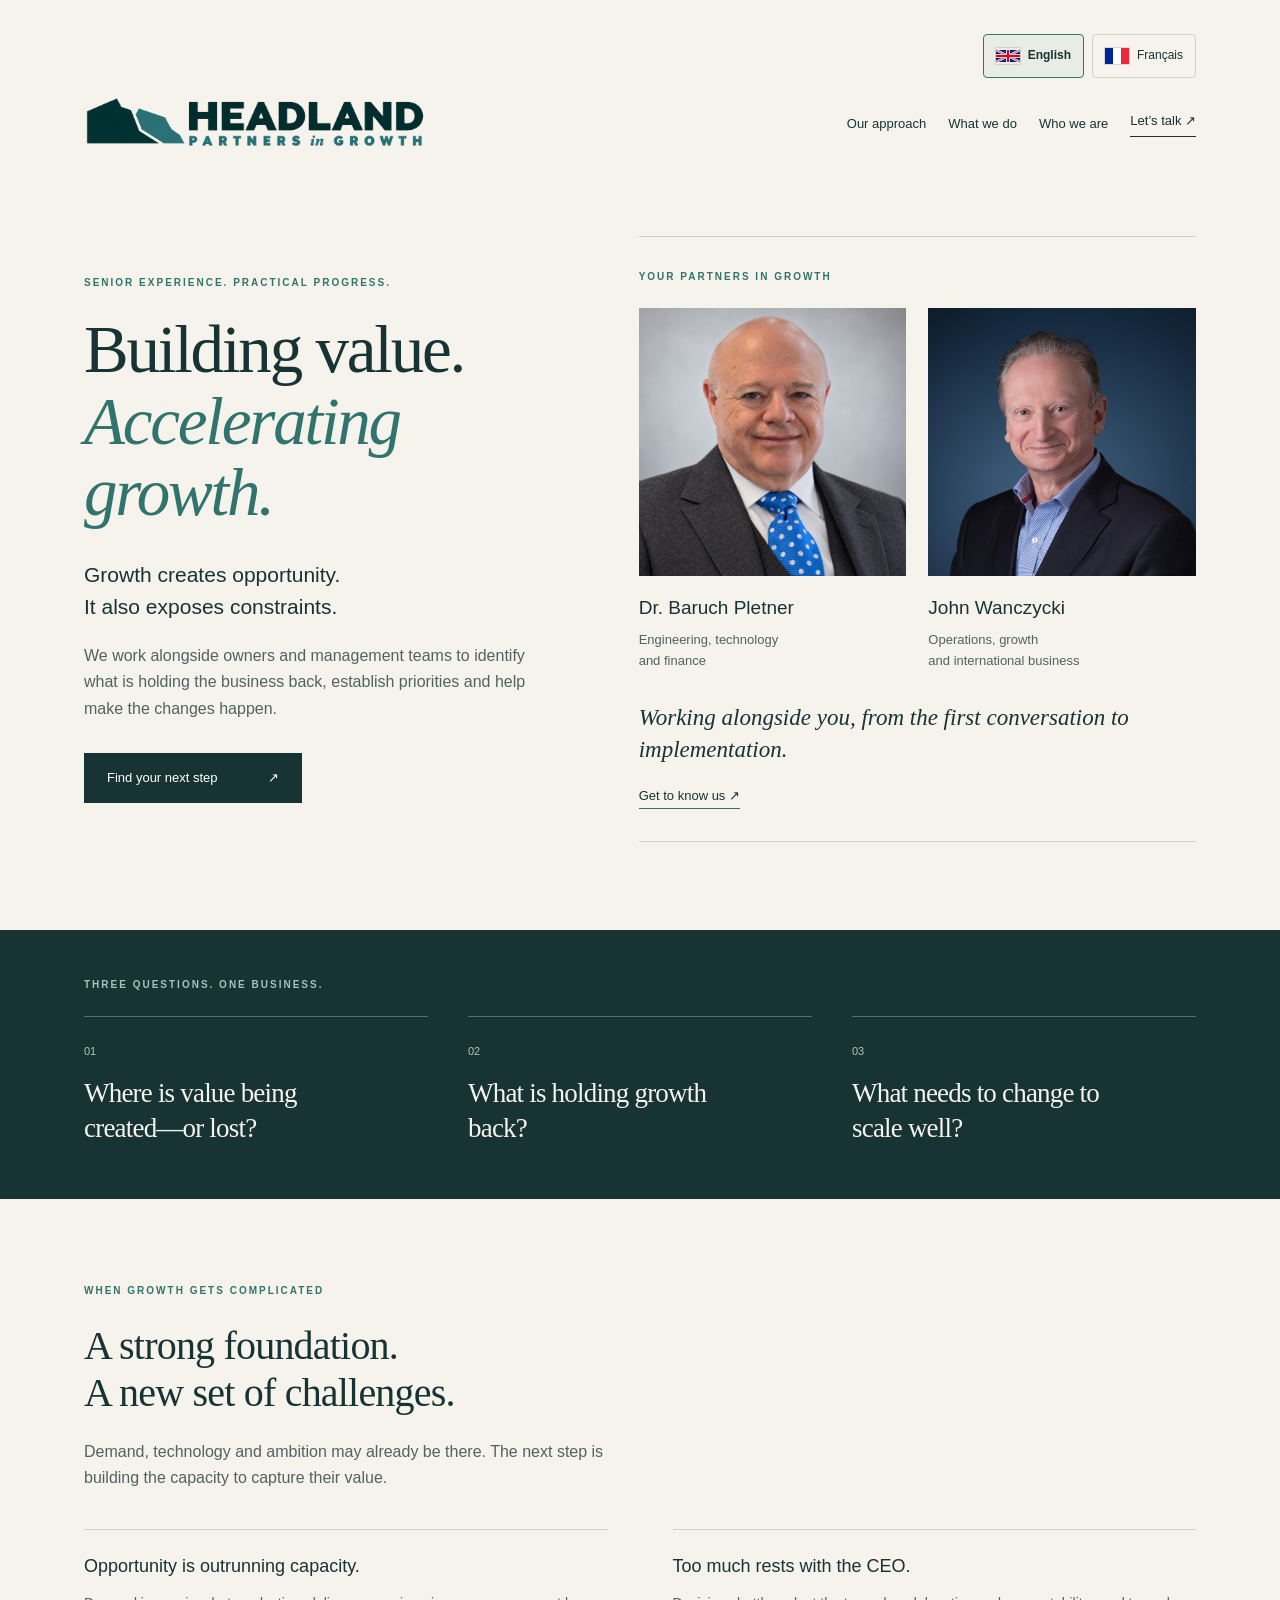
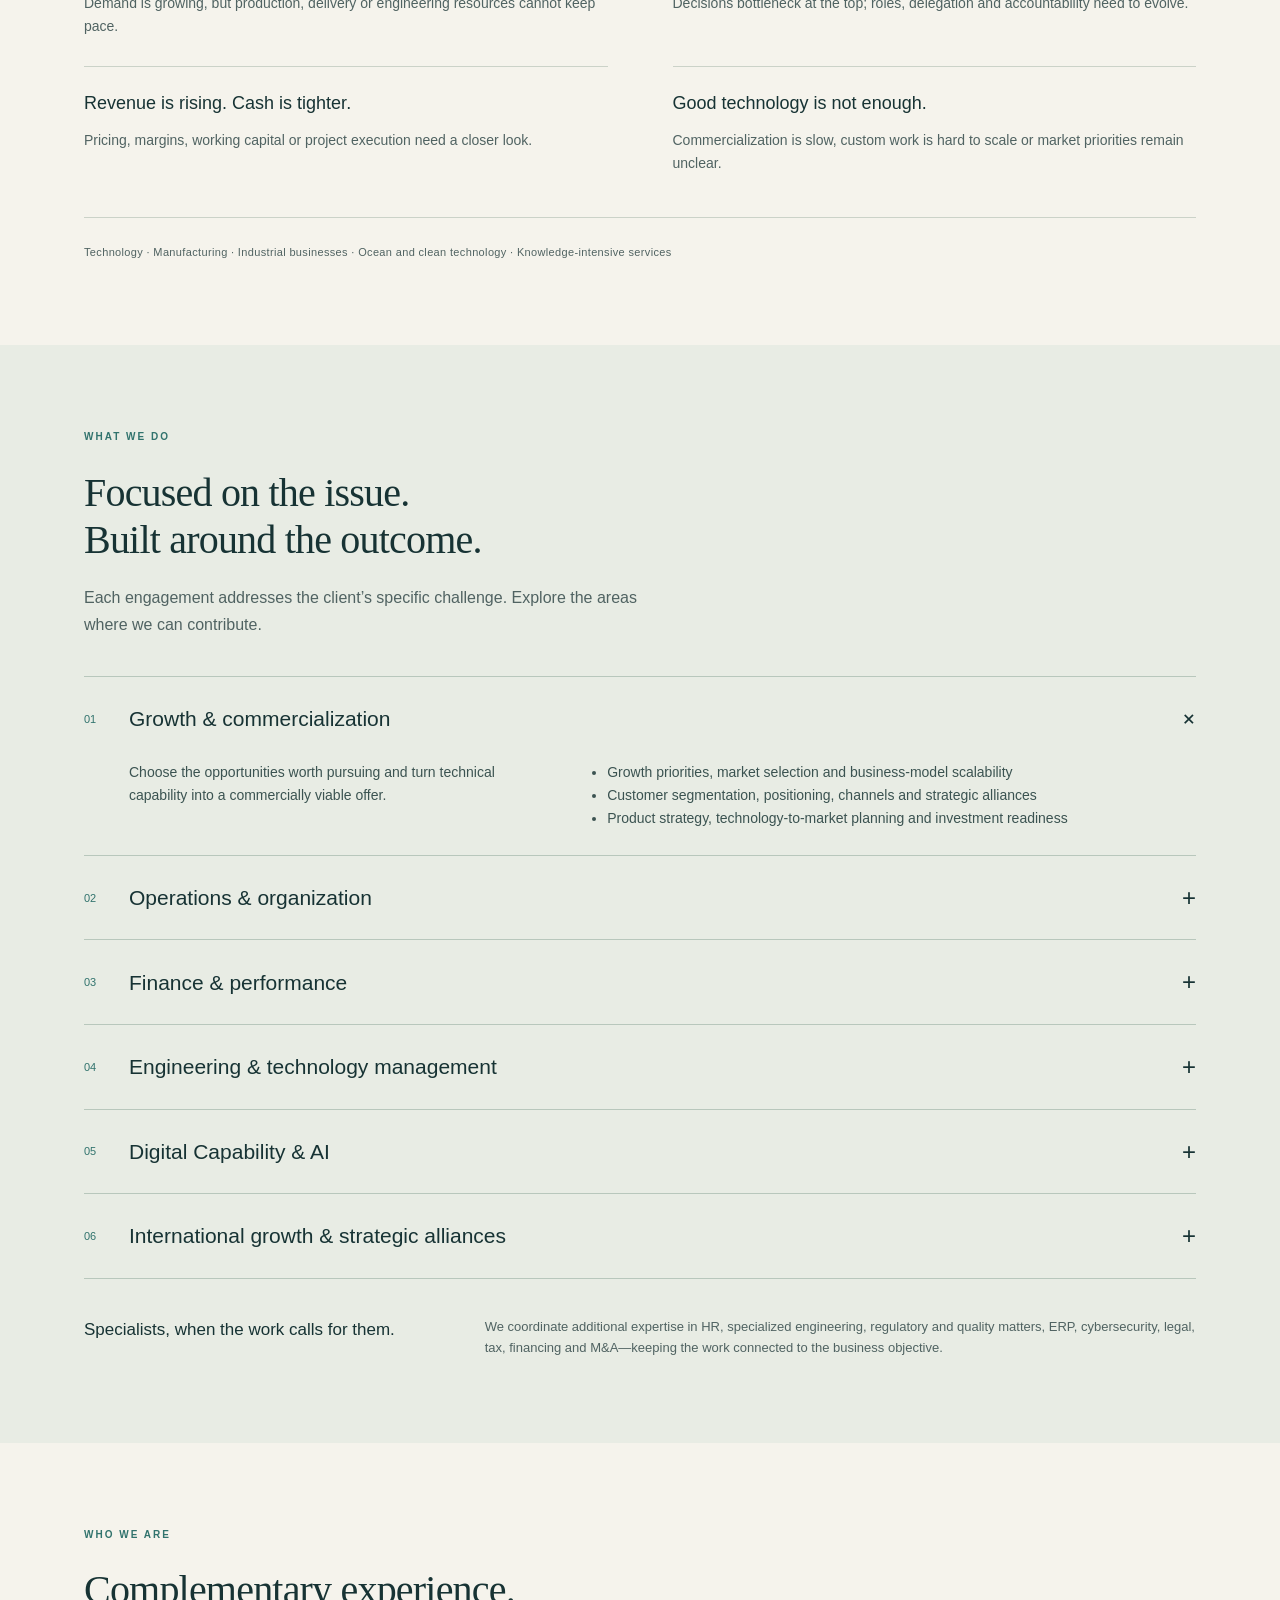
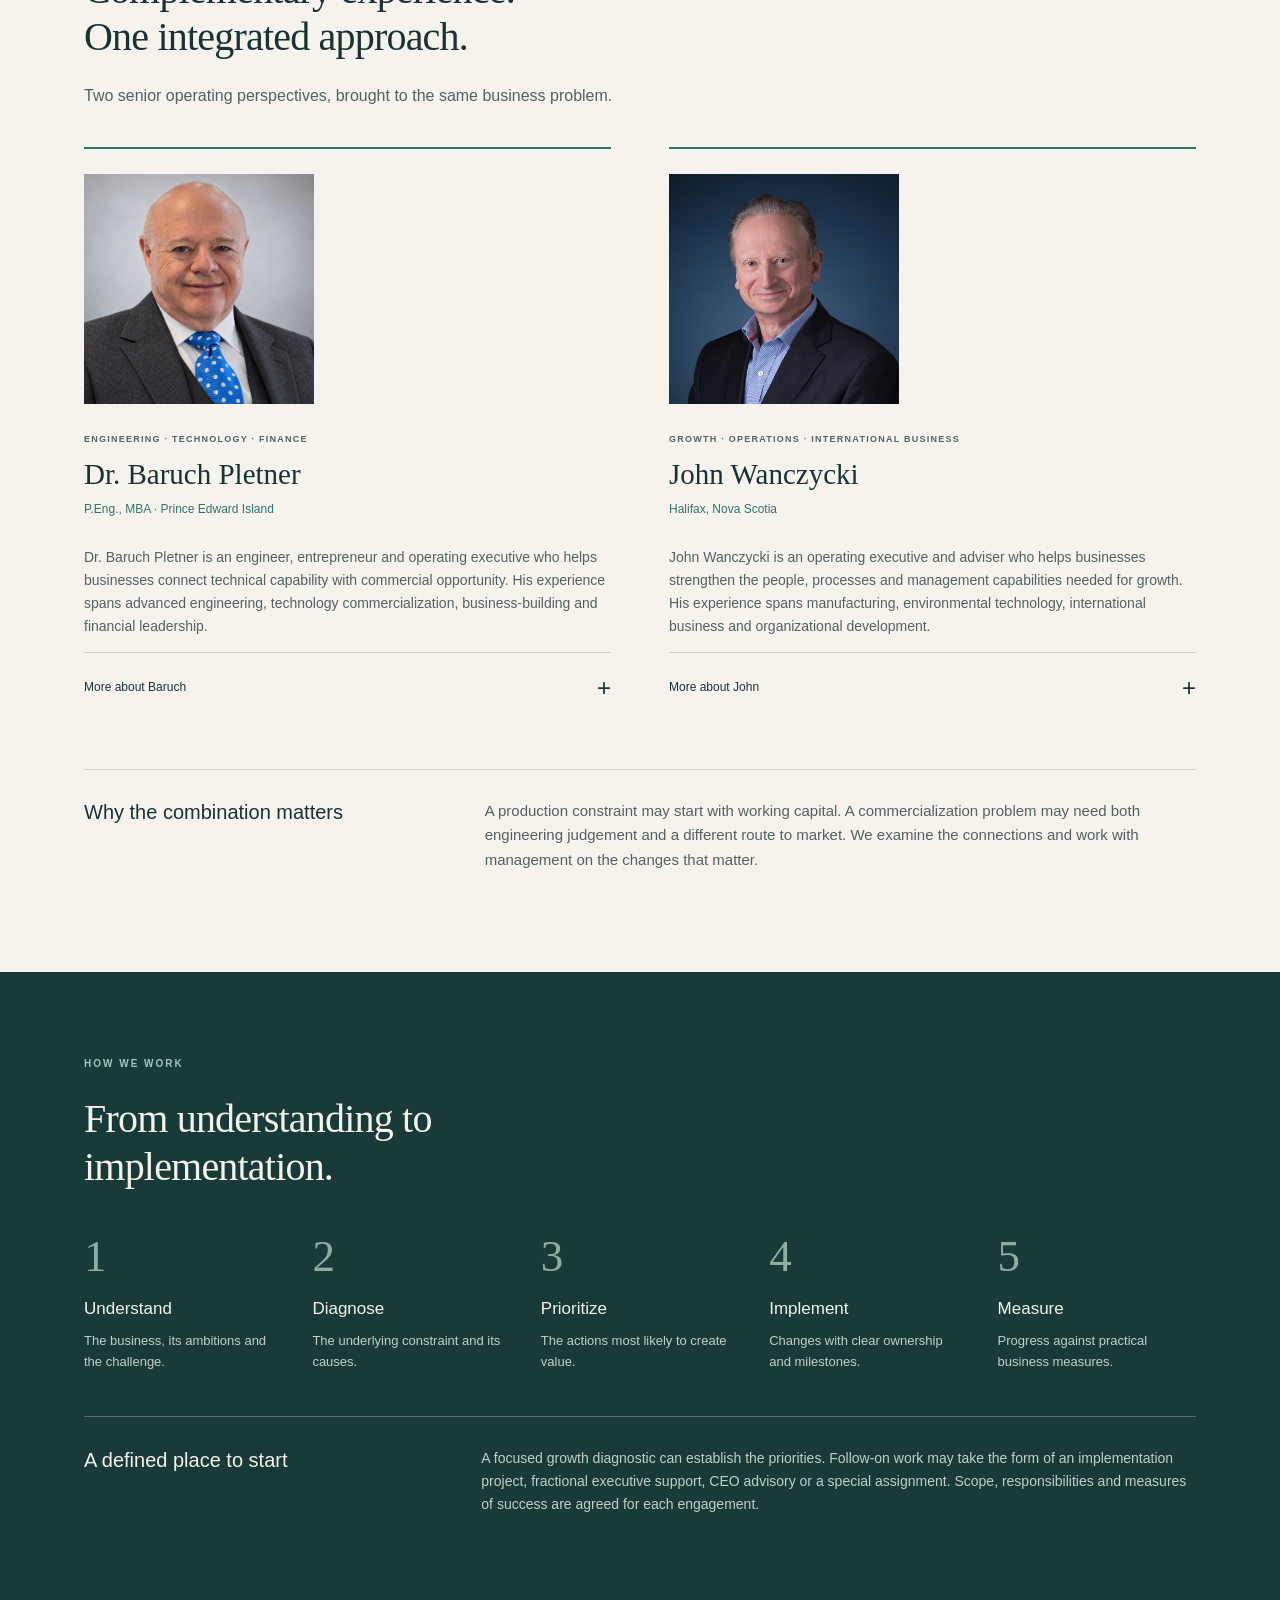
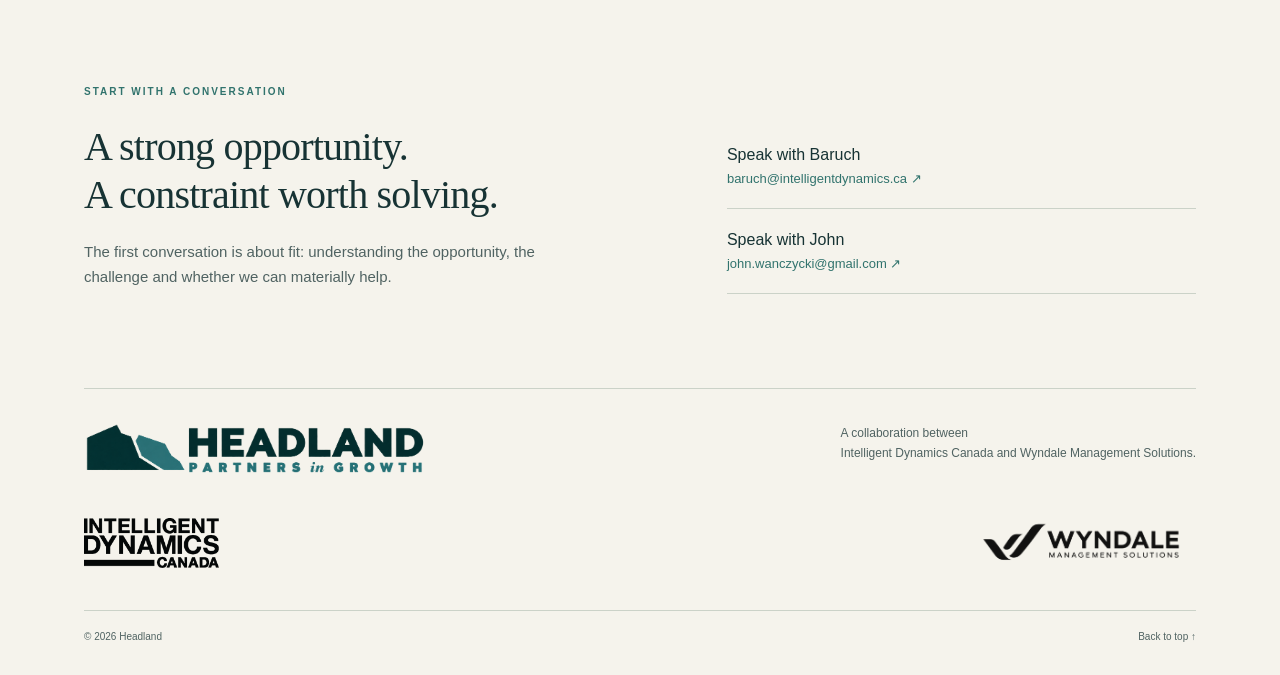
==== commit aaf6d8fb: "Apply John bio placement and French logo tagline revisions" ====
--- a/index.html
+++ b/index.html
@@ -13,7 +13,7 @@
 <details><summary><span>05</span><h3>Digital Capability &amp; AI</h3><i>+</i></summary><div class="detail"><p>Improve business productivity and customer engagement through carefully selected AI tools and digital operating systems.</p><ul><li>AI adoption priorities linked to measurable business outcomes</li><li>AI-enabled customer engagement and concierge experiences</li><li>Workflow automation and business IT improvements</li><li>Technology selection and implementation planning</li></ul><p class="fine">Where specialized technical capability is required, we draw on Intelligent Dynamics Canada and other trusted specialists.</p></div></details>
 <details><summary><span>06</span><h3>International growth & strategic alliances</h3><i>+</i></summary><div class="detail"><p>Pursue international opportunities when they fit the company’s strategy and operating readiness.</p><ul><li>Export readiness and market prioritization</li><li>Representatives, distributors and commercial partnerships</li><li>Resource requirements, market-entry risks and mitigation</li><li>Alignment of international growth with internal capacity</li></ul></div></details>
 </div><div class="specialists"><b>Specialists, when the work calls for them.</b><p>We coordinate additional expertise in HR, specialized engineering, regulatory and quality matters, ERP, cybersecurity, legal, tax, financing and M&A—keeping the work connected to the business objective.</p></div></div></section>
-<section class="wrap section" id="people"><div class="section-intro"><p class="eyebrow">WHO WE ARE</p><h2>Complementary experience.<br>One integrated approach.</h2><p>Two senior operating perspectives, brought to the same business problem.</p></div><div class="people-grid"><article class="person" id="baruch"><img class="bio-portrait" src="assets/baruch-pletner.png" alt="Dr. Baruch Pletner" width="1254" height="1254" loading="lazy"><p class="eyebrow">ENGINEERING · TECHNOLOGY · FINANCE</p><h3>Dr. Baruch Pletner</h3><p class="credentials">P.Eng., MBA · Prince Edward Island</p><p>Dr. Baruch Pletner is an engineer, entrepreneur and operating executive who helps businesses connect technical capability with commercial opportunity. His experience spans advanced engineering, technology commercialization, business-building and financial leadership.</p><details><summary>More about Baruch <i>+</i></summary><p>Baruch holds a doctorate in Aerospace Engineering from the Technion–Israel Institute of Technology and an MBA from Northeastern University’s D’Amore-McKim School of Business, with an accounting concentration. At MIT spin-off Active Control eXperts, he progressed from Senior Engineer to Senior Program Manager and Director of Lithography Applications, developing both the technical and commercial sides of the business. Following its acquisition by Cymer, he continued in senior technical leadership in the semiconductor-equipment industry.</p><p>He subsequently founded IPTRADE Inc., building an engineering-services and technology business serving the semiconductor sector while remaining directly involved in development. His work has contributed to multiple patents in vibration control, sensing and piezoelectric systems. He brings decades of experience integrating intellectual property strategy with product development and commercialization.</p><p>Since moving to Atlantic Canada, Baruch’s work has included technology leadership, R&amp;D management and major-project delivery. He helped lead recovery of the Summerside Sunbank solar and battery-storage project, overseeing an approximately $50 million budget and an organization of more than 100 people. As Chief Operating and Financial Officer of Rubber Ring Creative, he has helped build the business while overseeing its operating and financial functions.</p><p>His international experience includes extensive work in the United States and Japan, principally with Nikon and also with Honda R&amp;D, Toshiba, Arakawa and Canon. Through Intelligent Dynamics Canada, he combines hands-on engineering and senior technology advice with practical applications of AI to engineering productivity and business operations.</p><p>At Headland, Baruch brings an engineer’s and business-builder’s perspective: assessing what can work, what makes commercial sense and how to organize the resources needed to turn technology into sustainable business value.</p></details></article><article class="person" id="john"><img class="bio-portrait" src="assets/john-wanczycki.jpg" alt="John Wanczycki" width="835" height="835" loading="lazy"><p class="eyebrow">GROWTH · OPERATIONS · INTERNATIONAL BUSINESS</p><h3>John Wanczycki</h3><p class="credentials">Halifax, Nova Scotia</p><p>John Wanczycki is an operating executive and adviser who helps businesses strengthen the people, processes and management capabilities needed for growth. His experience spans manufacturing, environmental technology, international business and organizational development. Fluent in French, John works with clients in both English and French.</p><details><summary>More about John <i>+</i></summary><p>From 2016 to 2024, John served as Chief Operating Officer of Trecan Combustion Limited, a Nova Scotia manufacturer of specialized industrial equipment serving international markets. Working closely with the CEO and owner, he helped guide significant growth, expand operating capacity and strengthen management systems while addressing supply-chain challenges, market development and senior-management transitions.</p><p>His international experience includes senior assignments in 17 countries across five continents. Advising international financial institutions, including the World Bank, and national governments, he has helped plan, assess or conduct due diligence on initiatives with an aggregate value exceeding US$400 million. These assignments have involved technology commercialization, strategic alliances, environmental technologies, infrastructure and major projects.</p><p>Earlier roles included Vice President, International Development at the Ontario Centre for Environmental Technology Advancement, and Chair and President of the Environmental Services Association of Nova Scotia and the Maritimes. His strategy and public-policy work in Ottawa and Washington, D.C., also informs his understanding of government programs and how businesses can secure support for growth.</p><p>John mentors technology ventures through Creative Destruction Lab–Atlantic at Dalhousie University, serves on the board of the Scotia Festival of Music and contributes to the Halifax Chamber of Commerce Government Policy Committee.</p><p>He has guest lectured in international management at North American master’s programs and the Chinese Academy of Sciences.</p><p>At Headland, John brings an operator’s perspective: identifying what is constraining progress, connecting strategy with day-to-day execution and helping owners and management teams build the capacity for their next stage of growth.</p></details></article></div><div class="combination"><h3>Why the combination matters</h3><p>A production constraint may start with working capital. A commercialization problem may need both engineering judgement and a different route to market. We examine the connections and work with management on the changes that matter.</p></div></section>
+<section class="wrap section" id="people"><div class="section-intro"><p class="eyebrow">WHO WE ARE</p><h2>Complementary experience.<br>One integrated approach.</h2><p>Two senior operating perspectives, brought to the same business problem.</p></div><div class="people-grid"><article class="person" id="baruch"><img class="bio-portrait" src="assets/baruch-pletner.png" alt="Dr. Baruch Pletner" width="1254" height="1254" loading="lazy"><p class="eyebrow">ENGINEERING · TECHNOLOGY · FINANCE</p><h3>Dr. Baruch Pletner</h3><p class="credentials">P.Eng., MBA · Prince Edward Island</p><p>Dr. Baruch Pletner is an engineer, entrepreneur and operating executive who helps businesses connect technical capability with commercial opportunity. His experience spans advanced engineering, technology commercialization, business-building and financial leadership.</p><details><summary>More about Baruch <i>+</i></summary><p>Baruch holds a doctorate in Aerospace Engineering from the Technion–Israel Institute of Technology and an MBA from Northeastern University’s D’Amore-McKim School of Business, with an accounting concentration. At MIT spin-off Active Control eXperts, he progressed from Senior Engineer to Senior Program Manager and Director of Lithography Applications, developing both the technical and commercial sides of the business. Following its acquisition by Cymer, he continued in senior technical leadership in the semiconductor-equipment industry.</p><p>He subsequently founded IPTRADE Inc., building an engineering-services and technology business serving the semiconductor sector while remaining directly involved in development. His work has contributed to multiple patents in vibration control, sensing and piezoelectric systems. He brings decades of experience integrating intellectual property strategy with product development and commercialization.</p><p>Since moving to Atlantic Canada, Baruch’s work has included technology leadership, R&amp;D management and major-project delivery. He helped lead recovery of the Summerside Sunbank solar and battery-storage project, overseeing an approximately $50 million budget and an organization of more than 100 people. As Chief Operating and Financial Officer of Rubber Ring Creative, he has helped build the business while overseeing its operating and financial functions.</p><p>His international experience includes extensive work in the United States and Japan, principally with Nikon and also with Honda R&amp;D, Toshiba, Arakawa and Canon. Through Intelligent Dynamics Canada, he combines hands-on engineering and senior technology advice with practical applications of AI to engineering productivity and business operations.</p><p>At Headland, Baruch brings an engineer’s and business-builder’s perspective: assessing what can work, what makes commercial sense and how to organize the resources needed to turn technology into sustainable business value.</p></details></article><article class="person" id="john"><img class="bio-portrait" src="assets/john-wanczycki.jpg" alt="John Wanczycki" width="835" height="835" loading="lazy"><p class="eyebrow">GROWTH · OPERATIONS · INTERNATIONAL BUSINESS</p><h3>John Wanczycki</h3><p class="credentials">Halifax, Nova Scotia</p><p>John Wanczycki is an operating executive and adviser who helps businesses strengthen the people, processes and management capabilities needed for growth. His experience spans manufacturing, environmental technology, international business and organizational development.</p><details><summary>More about John <i>+</i></summary><p>From 2016 to 2024, John served as Chief Operating Officer of Trecan Combustion Limited, a Nova Scotia manufacturer of specialized industrial equipment serving international markets. Working closely with the CEO and owner, he helped guide significant growth, expand operating capacity and strengthen management systems while addressing supply-chain challenges, market development and senior-management transitions.</p><p>His international experience includes senior assignments in 17 countries across five continents. Advising international financial institutions, including the World Bank, and national governments, he has helped plan, assess or conduct due diligence on initiatives with an aggregate value exceeding US$400 million. These assignments have involved technology commercialization, strategic alliances, environmental technologies, infrastructure and major projects.</p><p>Earlier roles included Vice President, International Development at the Ontario Centre for Environmental Technology Advancement, and Chair and President of the Environmental Services Association of Nova Scotia and the Maritimes. His strategy and public-policy work in Ottawa and Washington, D.C., also informs his understanding of government programs and how businesses can secure support for growth.</p><p>John mentors technology ventures through Creative Destruction Lab–Atlantic at Dalhousie University, serves on the board of the Scotia Festival of Music and contributes to the Halifax Chamber of Commerce Government Policy Committee.</p><p>He has guest lectured in international management at North American master’s programs and the Chinese Academy of Sciences. John is fluent in English and French.</p><p>At Headland, John brings an operator’s perspective: identifying what is constraining progress, connecting strategy with day-to-day execution and helping owners and management teams build the capacity for their next stage of growth.</p></details></article></div><div class="combination"><h3>Why the combination matters</h3><p>A production constraint may start with working capital. A commercialization problem may need both engineering judgement and a different route to market. We examine the connections and work with management on the changes that matter.</p></div></section>
 <section class="method"><div class="wrap section"><p class="eyebrow">HOW WE WORK</p><h2>From understanding to implementation.</h2><div class="steps"><article><span>1</span><h3>Understand</h3><p>The business, its ambitions and the challenge.</p></article><article><span>2</span><h3>Diagnose</h3><p>The underlying constraint and its causes.</p></article><article><span>3</span><h3>Prioritize</h3><p>The actions most likely to create value.</p></article><article><span>4</span><h3>Implement</h3><p>Changes with clear ownership and milestones.</p></article><article><span>5</span><h3>Measure</h3><p>Progress against practical business measures.</p></article></div><div class="engagements"><h3>A defined place to start</h3><p>A focused growth diagnostic can establish the priorities. Follow-on work may take the form of an implementation project, fractional executive support, CEO advisory or a special assignment. Scope, responsibilities and measures of success are agreed for each engagement.</p></div></div></section>
 <section class="wrap section contact" id="conversation"><div><p class="eyebrow">START WITH A CONVERSATION</p><h2>A strong opportunity.<br>A constraint worth solving.</h2><p>The first conversation is about fit: understanding the opportunity, the challenge and whether we can materially help.</p></div><div class="contact-options"><a href="mailto:baruch@intelligentdynamics.ca"><strong>Speak with Baruch</strong><span>baruch@intelligentdynamics.ca ↗</span></a><a href="mailto:john.wanczycki@gmail.com"><strong>Speak with John</strong><span>john.wanczycki@gmail.com ↗</span></a></div></section></main>
 <footer class="wrap"><div class="footer-top"><div class="brand"><img src="assets/headland-coast.png?v=partners-in-growth" alt="Headland — Partners in Growth coastal logo" width="2048" height="768"></div><p>A collaboration between<br>Intelligent Dynamics Canada and Wyndale Management Solutions.</p></div><div class="partner-logos"><img src="assets/idc.png" alt="Intelligent Dynamics Canada"><img src="assets/wyndale.png" alt="Wyndale Management Solutions Pathway logo"></div><div class="footer-bottom"><span>© 2026 Headland</span><a href="#home">Back to top ↑</a></div></footer>
